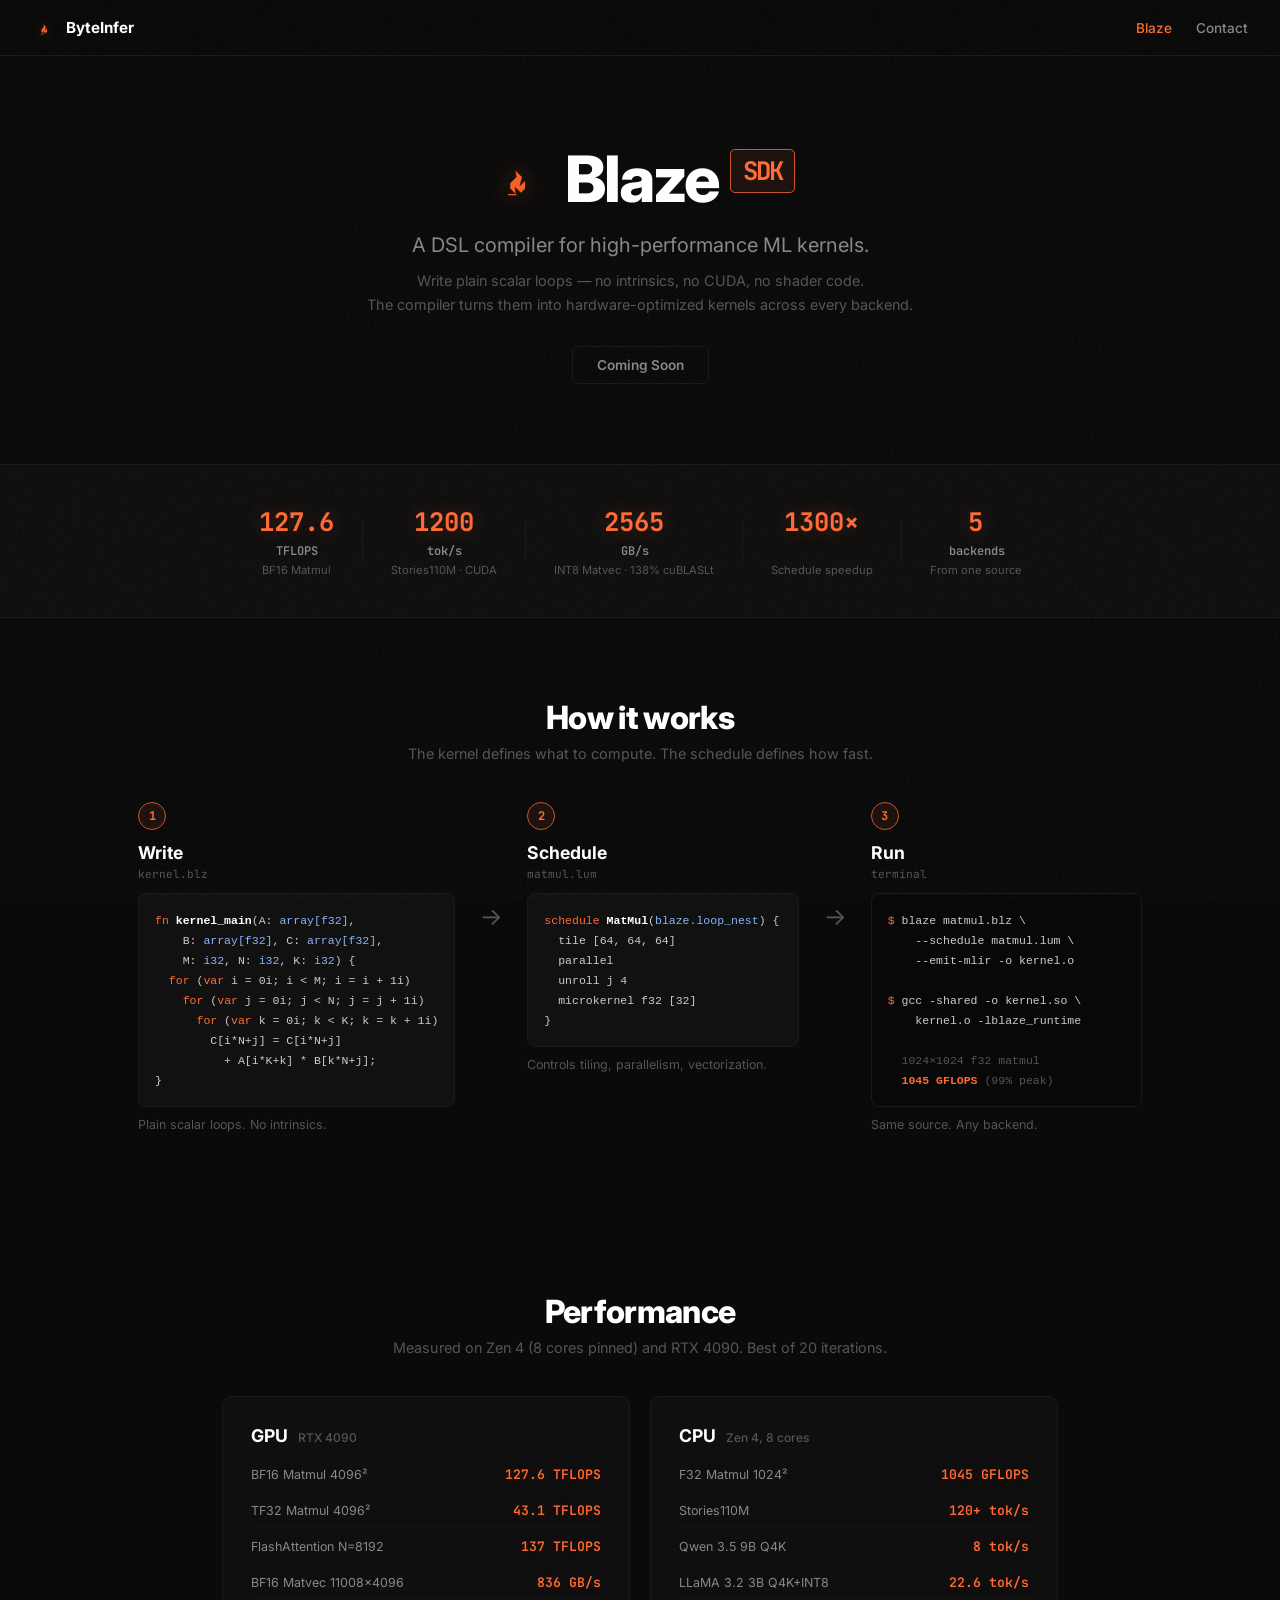
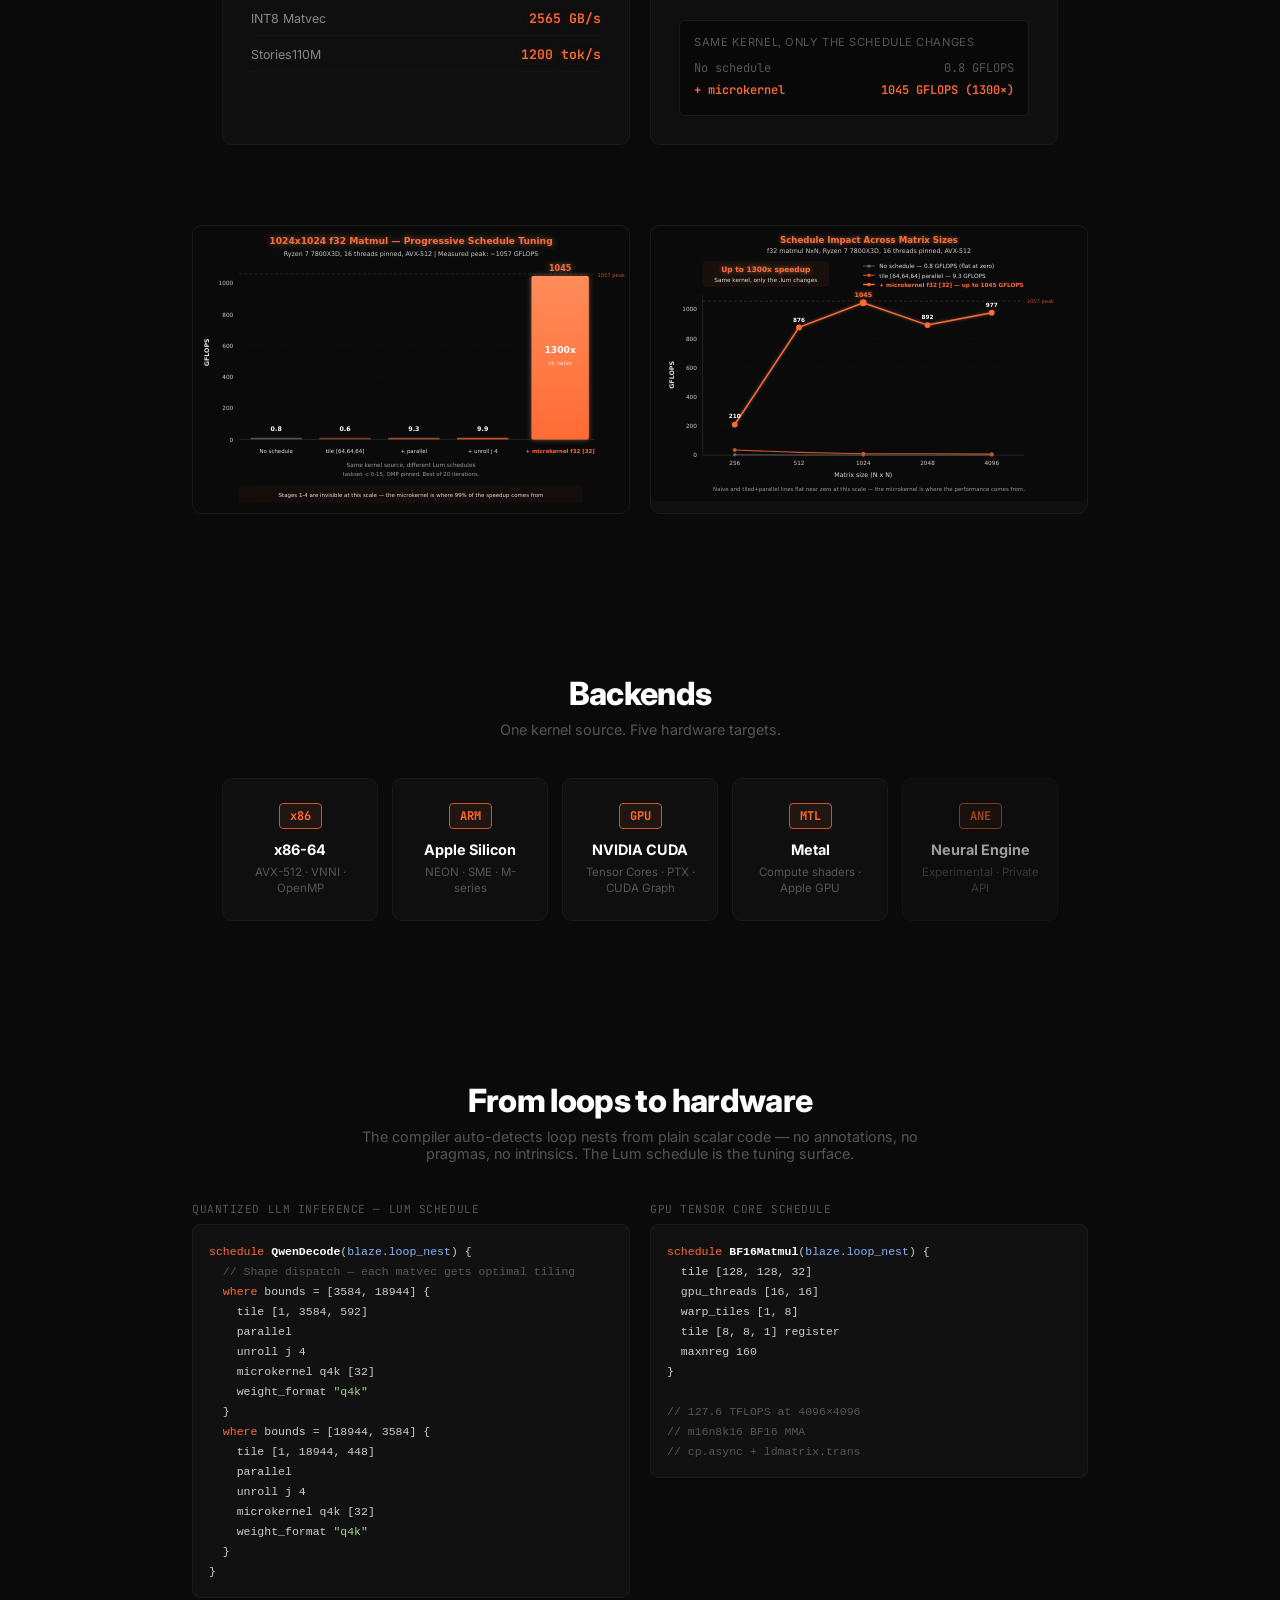
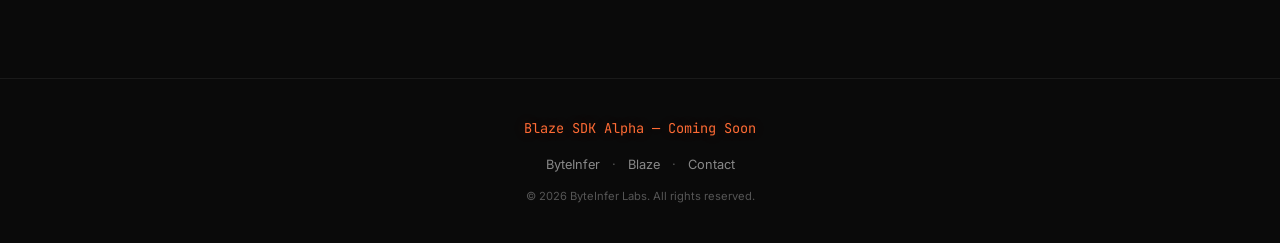
==== blaze.html @ 22c0ea32 "Add Blaze product page, update landing from teaser to product site - Landing page: hero with new sub" ====
<!DOCTYPE html>
<html lang="en">
<head>
    <meta charset="UTF-8">
    <meta name="viewport" content="width=device-width, initial-scale=1.0">
    <title>Blaze SDK — High-Performance ML Kernels</title>
    <meta name="description" content="Blaze SDK — Write scalar loops, get hardware-optimized kernels for x86, ARM, CUDA, and Metal. From ByteInfer Labs.">
    <link rel="preconnect" href="https://fonts.googleapis.com">
    <link rel="preconnect" href="https://fonts.gstatic.com" crossorigin>
    <link href="https://fonts.googleapis.com/css2?family=JetBrains+Mono:wght@300;400;500;600&family=Inter:wght@300;400;500;600;700;800&display=swap" rel="stylesheet">
    <link rel="stylesheet" href="styles.css">
</head>
<body class="blaze-page">
    <div class="noise-overlay"></div>

    <!-- Nav bar -->
    <nav class="topnav">
        <a href="index.html" class="topnav-brand">
            <img src="flame-transparent.png" alt="" class="topnav-flame">
            ByteInfer
        </a>
        <div class="topnav-links">
            <a href="blaze.html" class="active">Blaze</a>
            <a href="mailto:hello@byteinfer.ai">Contact</a>
        </div>
    </nav>

    <!-- Hero -->
    <section class="blaze-hero">
        <div class="blaze-hero-content">
            <div class="blaze-hero-title">
                <img src="flame-transparent.png" alt="" class="blaze-hero-flame">
                <h1>Blaze <span class="blaze-badge">SDK</span></h1>
            </div>
            <p class="blaze-hero-sub">A DSL compiler for high-performance ML kernels.</p>
            <p class="blaze-hero-desc">Write plain scalar loops — no intrinsics, no CUDA, no shader code.<br>The compiler turns them into hardware-optimized kernels across every backend.</p>
            <div class="blaze-hero-actions">
                <span class="cta-btn cta-btn-dim">Coming Soon</span>
            </div>
        </div>
    </section>

    <!-- Numbers Strip -->
    <section class="numbers-strip">
        <div class="numbers-strip-inner">
            <div class="strip-number">
                <span class="strip-value">127.6</span>
                <span class="strip-unit">TFLOPS</span>
                <span class="strip-label">BF16 Matmul</span>
            </div>
            <div class="strip-sep"></div>
            <div class="strip-number">
                <span class="strip-value">1200</span>
                <span class="strip-unit">tok/s</span>
                <span class="strip-label">Stories110M · CUDA</span>
            </div>
            <div class="strip-sep"></div>
            <div class="strip-number">
                <span class="strip-value">2565</span>
                <span class="strip-unit">GB/s</span>
                <span class="strip-label">INT8 Matvec · 138% cuBLASLt</span>
            </div>
            <div class="strip-sep"></div>
            <div class="strip-number">
                <span class="strip-value">1300×</span>
                <span class="strip-unit"></span>
                <span class="strip-label">Schedule speedup</span>
            </div>
            <div class="strip-sep"></div>
            <div class="strip-number">
                <span class="strip-value">5</span>
                <span class="strip-unit">backends</span>
                <span class="strip-label">From one source</span>
            </div>
        </div>
    </section>

    <!-- How It Works -->
    <section class="how-section">
        <h2 class="section-title">How it works</h2>
        <p class="section-sub">The kernel defines what to compute. The schedule defines how fast.</p>

        <div class="how-columns">
            <div class="how-col">
                <div class="how-step">1</div>
                <h3>Write</h3>
                <p class="how-file">kernel.blz</p>
                <pre class="code-block"><code><span class="kw">fn</span> <span class="fn">kernel_main</span>(A: <span class="ty">array[f32]</span>,
    B: <span class="ty">array[f32]</span>, C: <span class="ty">array[f32]</span>,
    M: <span class="ty">i32</span>, N: <span class="ty">i32</span>, K: <span class="ty">i32</span>) {
  <span class="kw">for</span> (<span class="kw">var</span> i = 0i; i &lt; M; i = i + 1i)
    <span class="kw">for</span> (<span class="kw">var</span> j = 0i; j &lt; N; j = j + 1i)
      <span class="kw">for</span> (<span class="kw">var</span> k = 0i; k &lt; K; k = k + 1i)
        C[i*N+j] = C[i*N+j]
          + A[i*K+k] * B[k*N+j];
}</code></pre>
                <p class="how-note">Plain scalar loops. No intrinsics.</p>
            </div>

            <div class="how-arrow">→</div>

            <div class="how-col">
                <div class="how-step">2</div>
                <h3>Schedule</h3>
                <p class="how-file">matmul.lum</p>
                <pre class="code-block"><code><span class="kw">schedule</span> <span class="fn">MatMul</span>(<span class="ty">blaze.loop_nest</span>) {
  tile [64, 64, 64]
  parallel
  unroll j 4
  microkernel f32 [32]
}</code></pre>
                <p class="how-note">Controls tiling, parallelism, vectorization.</p>
            </div>

            <div class="how-arrow">→</div>

            <div class="how-col">
                <div class="how-step">3</div>
                <h3>Run</h3>
                <p class="how-file">terminal</p>
                <pre class="code-block code-terminal"><code><span class="prompt">$</span> blaze matmul.blz \
    --schedule matmul.lum \
    --emit-mlir -o kernel.o

<span class="prompt">$</span> gcc -shared -o kernel.so \
    kernel.o -lblaze_runtime

<span class="dim">  1024×1024 f32 matmul</span>
<span class="accent">  1045 GFLOPS</span> <span class="dim">(99% peak)</span></code></pre>
                <p class="how-note">Same source. Any backend.</p>
            </div>
        </div>
    </section>

    <!-- Performance -->
    <section class="perf-section">
        <h2 class="section-title">Performance</h2>
        <p class="section-sub">Measured on Zen 4 (8 cores pinned) and RTX 4090. Best of 20 iterations.</p>

        <div class="perf-grid">
            <div class="perf-card">
                <h3>GPU <span class="perf-hw">RTX 4090</span></h3>
                <div class="perf-rows">
                    <div class="perf-row">
                        <span class="perf-kernel">BF16 Matmul 4096²</span>
                        <span class="perf-val">127.6 TFLOPS</span>
                    </div>
                    <div class="perf-row">
                        <span class="perf-kernel">TF32 Matmul 4096²</span>
                        <span class="perf-val">43.1 TFLOPS</span>
                    </div>
                    <div class="perf-row">
                        <span class="perf-kernel">FlashAttention N=8192</span>
                        <span class="perf-val">137 TFLOPS</span>
                    </div>
                    <div class="perf-row">
                        <span class="perf-kernel">BF16 Matvec 11008×4096</span>
                        <span class="perf-val">836 GB/s</span>
                    </div>
                    <div class="perf-row">
                        <span class="perf-kernel">INT8 Matvec</span>
                        <span class="perf-val">2565 GB/s</span>
                    </div>
                    <div class="perf-row">
                        <span class="perf-kernel">Stories110M</span>
                        <span class="perf-val">1200 tok/s</span>
                    </div>
                </div>
            </div>

            <div class="perf-card">
                <h3>CPU <span class="perf-hw">Zen 4, 8 cores</span></h3>
                <div class="perf-rows">
                    <div class="perf-row">
                        <span class="perf-kernel">F32 Matmul 1024²</span>
                        <span class="perf-val">1045 GFLOPS</span>
                    </div>
                    <div class="perf-row">
                        <span class="perf-kernel">Stories110M</span>
                        <span class="perf-val">120+ tok/s</span>
                    </div>
                    <div class="perf-row">
                        <span class="perf-kernel">Qwen 3.5 9B Q4K</span>
                        <span class="perf-val">8 tok/s</span>
                    </div>
                    <div class="perf-row">
                        <span class="perf-kernel">LLaMA 3.2 3B Q4K+INT8</span>
                        <span class="perf-val">22.6 tok/s</span>
                    </div>
                </div>
                <div class="perf-callout">
                    <div class="perf-callout-label">Same kernel, only the schedule changes</div>
                    <div class="perf-callout-row">
                        <span class="dim">No schedule</span>
                        <span class="dim">0.8 GFLOPS</span>
                    </div>
                    <div class="perf-callout-row">
                        <span class="accent">+ microkernel</span>
                        <span class="accent">1045 GFLOPS (1300×)</span>
                    </div>
                </div>
            </div>
        </div>
    </section>

    <!-- Performance Charts -->
    <section class="charts-section">
        <div class="charts-grid">
            <div class="chart-card">
                <img src="assets/tuning-stages-perf.svg" alt="Progressive schedule tuning — 0.8 to 1045 GFLOPS" class="chart-img">
            </div>
            <div class="chart-card">
                <img src="assets/schedule-scaling.svg" alt="Schedule impact across matrix sizes" class="chart-img">
            </div>
        </div>
    </section>

    <!-- Backends -->
    <section class="backends-section">
        <h2 class="section-title">Backends</h2>
        <p class="section-sub">One kernel source. Five hardware targets.</p>

        <div class="backends-grid">
            <div class="backend-card">
                <div class="backend-icon">x86</div>
                <h3>x86-64</h3>
                <p>AVX-512 · VNNI · OpenMP</p>
            </div>
            <div class="backend-card">
                <div class="backend-icon">ARM</div>
                <h3>Apple Silicon</h3>
                <p>NEON · SME · M-series</p>
            </div>
            <div class="backend-card">
                <div class="backend-icon">GPU</div>
                <h3>NVIDIA CUDA</h3>
                <p>Tensor Cores · PTX · CUDA Graph</p>
            </div>
            <div class="backend-card">
                <div class="backend-icon">MTL</div>
                <h3>Metal</h3>
                <p>Compute shaders · Apple GPU</p>
            </div>
            <div class="backend-card backend-experimental">
                <div class="backend-icon">ANE</div>
                <h3>Neural Engine</h3>
                <p>Experimental · Private API</p>
            </div>
        </div>
    </section>

    <!-- Code Example -->
    <section class="example-section">
        <h2 class="section-title">From loops to hardware</h2>
        <p class="section-sub">The compiler auto-detects loop nests from plain scalar code — no annotations, no pragmas, no intrinsics. The Lum schedule is the tuning surface.</p>

        <div class="example-grid">
            <div class="example-block">
                <div class="example-label">Quantized LLM inference — Lum schedule</div>
                <pre class="code-block"><code><span class="kw">schedule</span> <span class="fn">QwenDecode</span>(<span class="ty">blaze.loop_nest</span>) {
  <span class="cm">// Shape dispatch — each matvec gets optimal tiling</span>
  <span class="kw">where</span> bounds = [3584, 18944] {
    tile [1, 3584, 592]
    parallel
    unroll j 4
    microkernel q4k [32]
    weight_format <span class="str">"q4k"</span>
  }
  <span class="kw">where</span> bounds = [18944, 3584] {
    tile [1, 18944, 448]
    parallel
    unroll j 4
    microkernel q4k [32]
    weight_format <span class="str">"q4k"</span>
  }
}</code></pre>
            </div>
            <div class="example-block">
                <div class="example-label">GPU Tensor Core schedule</div>
                <pre class="code-block"><code><span class="kw">schedule</span> <span class="fn">BF16Matmul</span>(<span class="ty">blaze.loop_nest</span>) {
  tile [128, 128, 32]
  gpu_threads [16, 16]
  warp_tiles [1, 8]
  tile [8, 8, 1] register
  maxnreg 160
}

<span class="cm">// 127.6 TFLOPS at 4096×4096</span>
<span class="cm">// m16n8k16 BF16 MMA</span>
<span class="cm">// cp.async + ldmatrix.trans</span></code></pre>
            </div>
        </div>
    </section>

    <!-- Footer -->
    <footer class="site-footer">
        <div class="footer-inner">
            <div class="footer-status">Blaze SDK Alpha — Coming Soon</div>
            <div class="footer-links">
                <a href="index.html">ByteInfer</a>
                <span class="footer-dot">·</span>
                <a href="blaze.html">Blaze</a>
                <span class="footer-dot">·</span>
                <a href="mailto:hello@byteinfer.ai">Contact</a>
            </div>
            <div class="footer-copy">© 2026 ByteInfer Labs. All rights reserved.</div>
        </div>
    </footer>

    <script src="script.js"></script>
</body>
</html>
---- styles.css ----
/* ByteInfer.ai — Styles */
:root {
    --bg-primary: #0a0a0a;
    --bg-card: #0f0f0f;
    --bg-code: #111111;
    --border: #1a1a1a;
    --border-accent: rgba(255, 107, 53, 0.3);
    --text-primary: #ffffff;
    --text-secondary: #888888;
    --text-dim: #555555;
    --accent: #ff6b35;
    --accent-dim: #cc5529;
    --accent-glow: rgba(255, 107, 53, 0.4);
    --accent-glow-soft: rgba(255, 107, 53, 0.08);
    --font-body: 'Inter', -apple-system, BlinkMacSystemFont, sans-serif;
    --font-mono: 'JetBrains Mono', 'Fira Code', monospace;
}

*, *::before, *::after {
    margin: 0;
    padding: 0;
    box-sizing: border-box;
}

html {
    scroll-behavior: smooth;
}

body {
    font-family: var(--font-body);
    background: var(--bg-primary);
    color: var(--text-primary);
    min-height: 100vh;
    -webkit-font-smoothing: antialiased;
}

/* Noise overlay */
.noise-overlay {
    position: fixed;
    top: 0; left: 0;
    width: 100%; height: 100%;
    pointer-events: none;
    z-index: 1000;
    opacity: 0.025;
    background-image: url("data:image/svg+xml,%3Csvg viewBox='0 0 256 256' xmlns='http://www.w3.org/2000/svg'%3E%3Cfilter id='noise'%3E%3CfeTurbulence type='fractalNoise' baseFrequency='0.9' numOctaves='4' stitchTiles='stitch'/%3E%3C/filter%3E%3Crect width='100%25' height='100%25' filter='url(%23noise)'/%3E%3C/svg%3E");
}

/* Background canvases */
#graph-canvas,
#neural-canvas {
    position: fixed;
    top: 0; left: 0;
    width: 100vw; height: 100vh;
    pointer-events: none;
}
#graph-canvas { z-index: -2; opacity: 0.4; }
#neural-canvas { z-index: -1; opacity: 0.3; }

/* ═══════════ TOP NAV (blaze page) ═══════════ */
.topnav {
    position: fixed;
    top: 0; left: 0; right: 0;
    height: 56px;
    display: flex;
    align-items: center;
    justify-content: space-between;
    padding: 0 32px;
    background: rgba(10, 10, 10, 0.85);
    backdrop-filter: blur(12px);
    border-bottom: 1px solid var(--border);
    z-index: 100;
}

.topnav-brand {
    display: flex;
    align-items: center;
    gap: 10px;
    text-decoration: none;
    color: var(--text-primary);
    font-weight: 700;
    font-size: 0.95rem;
}

.topnav-flame {
    width: 24px;
    height: auto;
    filter: drop-shadow(0 0 6px var(--accent-glow));
}

.topnav-links {
    display: flex;
    gap: 24px;
}

.topnav-links a {
    text-decoration: none;
    color: var(--text-secondary);
    font-size: 0.85rem;
    font-weight: 500;
    transition: color 0.2s;
}

.topnav-links a:hover,
.topnav-links a.active {
    color: var(--accent);
}

/* ═══════════ MAIN PAGE — HERO ═══════════ */
.hero {
    min-height: 100vh;
    display: flex;
    justify-content: center;
    align-items: center;
    text-align: center;
    padding: 2rem;
    position: relative;
    z-index: 1;
}

.hero-content {
    animation: fadeIn 1.5s ease-out;
}

@keyframes fadeIn {
    from { opacity: 0; transform: translateY(20px); }
    to { opacity: 1; transform: translateY(0); }
}

/* Flame logo */
.logo-container {
    margin-bottom: 1.5rem;
    position: relative;
    display: inline-block;
}

.flame {
    width: 220px;
    height: auto;
    position: relative;
    z-index: 2;
    animation: flameFloat 3s ease-in-out infinite;
    filter: drop-shadow(0 0 15px var(--accent-glow));
}

.flame-glow {
    position: absolute;
    top: 50%; left: 50%;
    transform: translate(-50%, -50%);
    width: 160px; height: 160px;
    background: radial-gradient(ellipse at center, rgba(255,107,53,0.7) 0%, rgba(255,107,53,0.3) 40%, transparent 70%);
    border-radius: 50%;
    z-index: 1;
    animation: glowPulse 2s ease-in-out infinite;
    pointer-events: none;
    filter: blur(15px);
}

@keyframes flameFloat {
    0%, 100% { transform: translateY(0) rotate(0deg); }
    25% { transform: translateY(-4px) rotate(0.5deg); }
    50% { transform: translateY(-6px) rotate(0deg); }
    75% { transform: translateY(-4px) rotate(-0.5deg); }
}

@keyframes glowPulse {
    0%, 100% { opacity: 0.5; transform: translate(-50%, -50%) scale(1); }
    50% { opacity: 1; transform: translate(-50%, -50%) scale(1.3); }
}

.brand-name {
    font-size: clamp(2rem, 6vw, 3.5rem);
    font-weight: 700;
    letter-spacing: -0.02em;
    margin-bottom: 1rem;
}

.tagline {
    font-family: var(--font-mono);
    font-size: clamp(1rem, 3vw, 1.5rem);
    font-weight: 400;
    color: var(--text-secondary);
    margin-bottom: 1.5rem;
}

.cursor {
    animation: blink 1s step-end infinite;
    color: var(--accent);
}

@keyframes blink {
    0%, 100% { opacity: 1; }
    50% { opacity: 0; }
}

.subtitle {
    font-size: clamp(0.95rem, 2vw, 1.15rem);
    color: var(--text-dim);
    max-width: 560px;
    margin: 0 auto;
    line-height: 1.6;
}

/* ═══════════ MAIN PAGE — PRODUCT CARD ═══════════ */
.product-section {
    position: relative;
    z-index: 1;
    padding: 0 2rem 6rem;
    display: flex;
    justify-content: center;
}

.product-card {
    max-width: 820px;
    width: 100%;
    background: var(--bg-card);
    border: 1px solid var(--border);
    border-radius: 12px;
    overflow: hidden;
    transition: border-color 0.3s;
}

.product-card:hover {
    border-color: var(--border-accent);
}

.product-card-inner {
    display: grid;
    grid-template-columns: 1fr 1fr;
    gap: 0;
}

.product-info {
    padding: 32px;
    display: flex;
    flex-direction: column;
    justify-content: space-between;
}

.product-header {
    display: flex;
    gap: 16px;
    align-items: flex-start;
    margin-bottom: 24px;
}

.product-flame {
    width: 40px;
    height: auto;
    filter: drop-shadow(0 0 8px var(--accent-glow));
    flex-shrink: 0;
    margin-top: 2px;
}

.product-name {
    font-size: 1.5rem;
    font-weight: 800;
    margin-bottom: 8px;
}

.product-badge {
    font-family: var(--font-mono);
    font-size: 0.65rem;
    font-weight: 700;
    color: var(--accent);
    background: var(--accent-glow-soft);
    border: 1px solid var(--accent-dim);
    padding: 2px 8px;
    border-radius: 4px;
    vertical-align: middle;
    margin-left: 4px;
}

.product-desc {
    font-size: 0.9rem;
    color: var(--text-secondary);
    line-height: 1.5;
}

.cta-btn {
    display: inline-flex;
    align-items: center;
    gap: 8px;
    padding: 10px 24px;
    background: var(--accent);
    color: #fff;
    font-weight: 600;
    font-size: 0.85rem;
    text-decoration: none;
    border-radius: 6px;
    transition: all 0.2s;
    width: fit-content;
    box-shadow: 0 0 20px rgba(255, 107, 53, 0.2);
}

.cta-btn:hover {
    background: #ff8c5a;
    box-shadow: 0 0 30px rgba(255, 107, 53, 0.35);
    transform: translateY(-1px);
}

.cta-btn-dim {
    background: transparent;
    border: 1px solid var(--border);
    color: var(--text-secondary);
    box-shadow: none;
    cursor: default;
}

.cta-btn-dim:hover {
    background: transparent;
    box-shadow: none;
    transform: none;
}

.cta-btn .arrow {
    transition: transform 0.2s;
}

.cta-btn:hover .arrow {
    transform: translateX(3px);
}

.product-numbers {
    padding: 32px;
    border-left: 1px solid var(--border);
    display: flex;
    flex-direction: column;
    justify-content: center;
    gap: 20px;
}

.number-item {
    display: flex;
    flex-wrap: wrap;
    align-items: baseline;
    gap: 6px;
}

.number-value {
    font-family: var(--font-mono);
    font-size: 1.8rem;
    font-weight: 700;
    color: var(--accent);
    text-shadow: 0 0 20px rgba(255, 107, 53, 0.3);
}

.number-unit {
    font-family: var(--font-mono);
    font-size: 0.8rem;
    font-weight: 600;
    color: var(--text-secondary);
}

.number-label {
    width: 100%;
    font-size: 0.75rem;
    color: var(--text-dim);
}

/* ═══════════ MAIN PAGE — PHILOSOPHY ═══════════ */
.philosophy {
    position: relative;
    z-index: 1;
    text-align: center;
    padding: 3rem 2rem 5rem;
}

.philosophy p {
    font-family: var(--font-mono);
    font-size: clamp(0.85rem, 2vw, 1.05rem);
    color: var(--text-dim);
    letter-spacing: 0.02em;
}

/* ═══════════ FOOTER ═══════════ */
.site-footer {
    position: relative;
    z-index: 1;
    border-top: 1px solid var(--border);
    padding: 40px 2rem;
    text-align: center;
}

.footer-inner {
    max-width: 600px;
    margin: 0 auto;
}

.footer-status {
    font-family: var(--font-mono);
    font-size: 0.85rem;
    color: var(--accent);
    margin-bottom: 16px;
    text-shadow: 0 0 15px rgba(255, 107, 53, 0.2);
}

.footer-links {
    margin-bottom: 16px;
}

.footer-links a {
    color: var(--text-secondary);
    text-decoration: none;
    font-size: 0.8rem;
    transition: color 0.2s;
}

.footer-links a:hover {
    color: var(--text-primary);
}

.footer-dot {
    color: var(--text-dim);
    margin: 0 8px;
    font-size: 0.8rem;
}

.footer-copy {
    font-size: 0.7rem;
    color: var(--text-dim);
}

/* ═══════════ BLAZE PAGE — HERO ═══════════ */
.blaze-page {
    overflow-x: hidden;
}

.blaze-hero {
    padding: 140px 2rem 80px;
    text-align: center;
}

.blaze-hero-content {
    max-width: 700px;
    margin: 0 auto;
    animation: fadeIn 1s ease-out;
}

.blaze-hero-title {
    display: flex;
    align-items: center;
    justify-content: center;
    gap: 16px;
    margin-bottom: 16px;
}

.blaze-hero-flame {
    width: 64px;
    height: auto;
    filter: drop-shadow(0 0 12px var(--accent-glow));
    animation: flameFloat 3s ease-in-out infinite;
}

.blaze-hero-title h1 {
    font-size: clamp(2.5rem, 8vw, 4rem);
    font-weight: 800;
    letter-spacing: -0.03em;
}

.blaze-badge {
    font-family: var(--font-mono);
    font-size: 0.4em;
    font-weight: 700;
    color: var(--accent);
    background: var(--accent-glow-soft);
    border: 1px solid var(--accent-dim);
    padding: 4px 12px;
    border-radius: 5px;
    vertical-align: super;
}

.blaze-hero-sub {
    font-size: clamp(1rem, 2.5vw, 1.25rem);
    color: var(--text-secondary);
    margin-bottom: 12px;
}

.blaze-hero-desc {
    font-size: 0.9rem;
    color: var(--text-dim);
    line-height: 1.7;
    margin-bottom: 28px;
}

.blaze-hero-actions {
    display: flex;
    gap: 16px;
    justify-content: center;
}

/* ═══════════ BLAZE PAGE — NUMBERS STRIP ═══════════ */
.numbers-strip {
    border-top: 1px solid var(--border);
    border-bottom: 1px solid var(--border);
    padding: 40px 2rem;
    background: var(--bg-card);
}

.numbers-strip-inner {
    max-width: 960px;
    margin: 0 auto;
    display: flex;
    align-items: center;
    justify-content: center;
    gap: 0;
    flex-wrap: wrap;
}

.strip-number {
    text-align: center;
    padding: 0 28px;
    flex-shrink: 0;
}

.strip-value {
    display: block;
    font-family: var(--font-mono);
    font-size: 1.6rem;
    font-weight: 700;
    color: var(--accent);
    text-shadow: 0 0 20px rgba(255, 107, 53, 0.3);
}

.strip-unit {
    font-family: var(--font-mono);
    font-size: 0.75rem;
    font-weight: 600;
    color: var(--text-secondary);
    margin-left: 2px;
}

.strip-label {
    display: block;
    font-size: 0.7rem;
    color: var(--text-dim);
    margin-top: 4px;
}

.strip-sep {
    width: 1px;
    height: 40px;
    background: var(--border);
    flex-shrink: 0;
}

/* ═══════════ BLAZE PAGE — SECTIONS COMMON ═══════════ */
.section-title {
    font-size: clamp(1.5rem, 4vw, 2rem);
    font-weight: 800;
    text-align: center;
    margin-bottom: 8px;
    letter-spacing: -0.02em;
}

.section-sub {
    text-align: center;
    color: var(--text-dim);
    font-size: 0.9rem;
    margin-bottom: 40px;
    max-width: 560px;
    margin-left: auto;
    margin-right: auto;
}

/* ═══════════ BLAZE PAGE — HOW IT WORKS ═══════════ */
.how-section {
    padding: 80px 2rem;
    max-width: 1100px;
    margin: 0 auto;
}

.how-columns {
    display: flex;
    align-items: flex-start;
    gap: 0;
}

.how-col {
    flex: 1;
    padding: 0 16px;
}

.how-arrow {
    display: flex;
    align-items: center;
    justify-content: center;
    font-size: 1.5rem;
    color: var(--text-dim);
    padding-top: 100px;
    flex-shrink: 0;
    width: 40px;
}

.how-step {
    display: inline-flex;
    align-items: center;
    justify-content: center;
    width: 28px; height: 28px;
    border-radius: 50%;
    background: var(--accent-glow-soft);
    border: 1px solid var(--accent-dim);
    color: var(--accent);
    font-family: var(--font-mono);
    font-size: 0.75rem;
    font-weight: 700;
    margin-bottom: 12px;
}

.how-col h3 {
    font-size: 1.1rem;
    font-weight: 700;
    margin-bottom: 4px;
}

.how-file {
    font-family: var(--font-mono);
    font-size: 0.7rem;
    color: var(--text-dim);
    margin-bottom: 12px;
}

.how-note {
    font-size: 0.78rem;
    color: var(--text-dim);
    margin-top: 10px;
}

/* Code blocks */
.code-block {
    background: var(--bg-code);
    border: 1px solid var(--border);
    border-radius: 8px;
    padding: 16px;
    overflow-x: auto;
    font-family: var(--font-mono);
    font-size: 0.72rem;
    line-height: 1.65;
    color: #ccc;
}

.code-block .kw { color: var(--accent); }
.code-block .fn { color: #fff; font-weight: 600; }
.code-block .ty { color: #8ab4f8; }
.code-block .str { color: #a8d08d; }
.code-block .cm { color: #555; }
.code-block .dim { color: #555; }
.code-block .accent { color: var(--accent); font-weight: 600; }
.code-block .prompt { color: var(--accent); }

.code-terminal {
    background: #080808;
}

/* ═══════════ BLAZE PAGE — PERFORMANCE ═══════════ */
.perf-section {
    padding: 80px 2rem;
    max-width: 900px;
    margin: 0 auto;
}

.perf-grid {
    display: grid;
    grid-template-columns: 1fr 1fr;
    gap: 20px;
}

.perf-card {
    background: var(--bg-card);
    border: 1px solid var(--border);
    border-radius: 10px;
    padding: 28px;
}

.perf-card h3 {
    font-size: 1.1rem;
    font-weight: 700;
    margin-bottom: 20px;
}

.perf-hw {
    font-size: 0.75rem;
    font-weight: 500;
    color: var(--text-dim);
    margin-left: 6px;
}

.perf-rows {
    display: flex;
    flex-direction: column;
    gap: 10px;
}

.perf-row {
    display: flex;
    justify-content: space-between;
    align-items: baseline;
    padding-bottom: 8px;
    border-bottom: 1px solid #141414;
}

.perf-kernel {
    font-size: 0.78rem;
    color: var(--text-secondary);
}

.perf-val {
    font-family: var(--font-mono);
    font-size: 0.82rem;
    font-weight: 600;
    color: var(--accent);
    text-shadow: 0 0 12px rgba(255, 107, 53, 0.15);
    white-space: nowrap;
}

.perf-callout {
    margin-top: 20px;
    padding: 14px;
    background: #080808;
    border: 1px solid var(--border);
    border-radius: 6px;
}

.perf-callout-label {
    font-size: 0.7rem;
    color: var(--text-dim);
    margin-bottom: 8px;
    text-transform: uppercase;
    letter-spacing: 0.05em;
}

.perf-callout-row {
    display: flex;
    justify-content: space-between;
    font-family: var(--font-mono);
    font-size: 0.75rem;
    padding: 3px 0;
}

.perf-callout-row .dim { color: var(--text-dim); }
.perf-callout-row .accent { color: var(--accent); font-weight: 600; }

/* ═══════════ BLAZE PAGE — CHARTS ═══════════ */
.charts-section {
    padding: 0 2rem 80px;
    max-width: 960px;
    margin: 0 auto;
}

.charts-grid {
    display: grid;
    grid-template-columns: 1fr 1fr;
    gap: 20px;
}

.chart-card {
    background: var(--bg-card);
    border: 1px solid var(--border);
    border-radius: 10px;
    overflow: hidden;
    transition: border-color 0.3s;
}

.chart-card:hover {
    border-color: var(--border-accent);
}

.chart-img {
    width: 100%;
    height: auto;
    display: block;
}

/* ═══════════ BLAZE PAGE — BACKENDS ═══════════ */
.backends-section {
    padding: 80px 2rem;
    max-width: 900px;
    margin: 0 auto;
}

.backends-grid {
    display: grid;
    grid-template-columns: repeat(5, 1fr);
    gap: 14px;
}

.backend-card {
    background: var(--bg-card);
    border: 1px solid var(--border);
    border-radius: 10px;
    padding: 24px 16px;
    text-align: center;
    transition: border-color 0.3s;
}

.backend-card:hover {
    border-color: var(--border-accent);
}

.backend-experimental {
    opacity: 0.6;
}

.backend-icon {
    font-family: var(--font-mono);
    font-size: 0.75rem;
    font-weight: 700;
    color: var(--accent);
    background: var(--accent-glow-soft);
    border: 1px solid var(--accent-dim);
    display: inline-block;
    padding: 4px 10px;
    border-radius: 4px;
    margin-bottom: 12px;
}

.backend-card h3 {
    font-size: 0.9rem;
    font-weight: 700;
    margin-bottom: 6px;
}

.backend-card p {
    font-size: 0.72rem;
    color: var(--text-dim);
    line-height: 1.4;
}

/* ═══════════ BLAZE PAGE — CODE EXAMPLE ═══════════ */
.example-section {
    padding: 80px 2rem;
    max-width: 960px;
    margin: 0 auto;
}

.example-grid {
    display: grid;
    grid-template-columns: 1fr 1fr;
    gap: 20px;
}

.example-block {
    position: relative;
}

.example-label {
    font-family: var(--font-mono);
    font-size: 0.7rem;
    color: var(--text-dim);
    text-transform: uppercase;
    letter-spacing: 0.05em;
    margin-bottom: 8px;
}

/* ═══════════ SCROLL ANIMATIONS ═══════════ */
.fade-in {
    opacity: 0;
    transform: translateY(24px);
    transition: opacity 0.6s ease, transform 0.6s ease;
}

.fade-in.visible {
    opacity: 1;
    transform: translateY(0);
}

/* ═══════════ RESPONSIVE ═══════════ */
@media (max-width: 800px) {
    .product-card-inner {
        grid-template-columns: 1fr;
    }

    .product-numbers {
        border-left: none;
        border-top: 1px solid var(--border);
        flex-direction: row;
        flex-wrap: wrap;
        gap: 16px;
        justify-content: center;
    }

    .number-item {
        text-align: center;
        justify-content: center;
    }

    .number-label {
        text-align: center;
    }

    .how-columns {
        flex-direction: column;
        gap: 24px;
    }

    .how-arrow {
        padding-top: 0;
        transform: rotate(90deg);
        width: auto;
    }

    .perf-grid,
    .charts-grid,
    .example-grid {
        grid-template-columns: 1fr;
    }

    .backends-grid {
        grid-template-columns: repeat(3, 1fr);
    }

    .numbers-strip-inner {
        gap: 16px;
    }

    .strip-sep {
        display: none;
    }

    .strip-number {
        padding: 8px 16px;
    }
}

@media (max-width: 480px) {
    .backends-grid {
        grid-template-columns: repeat(2, 1fr);
    }

    .topnav {
        padding: 0 16px;
    }
}
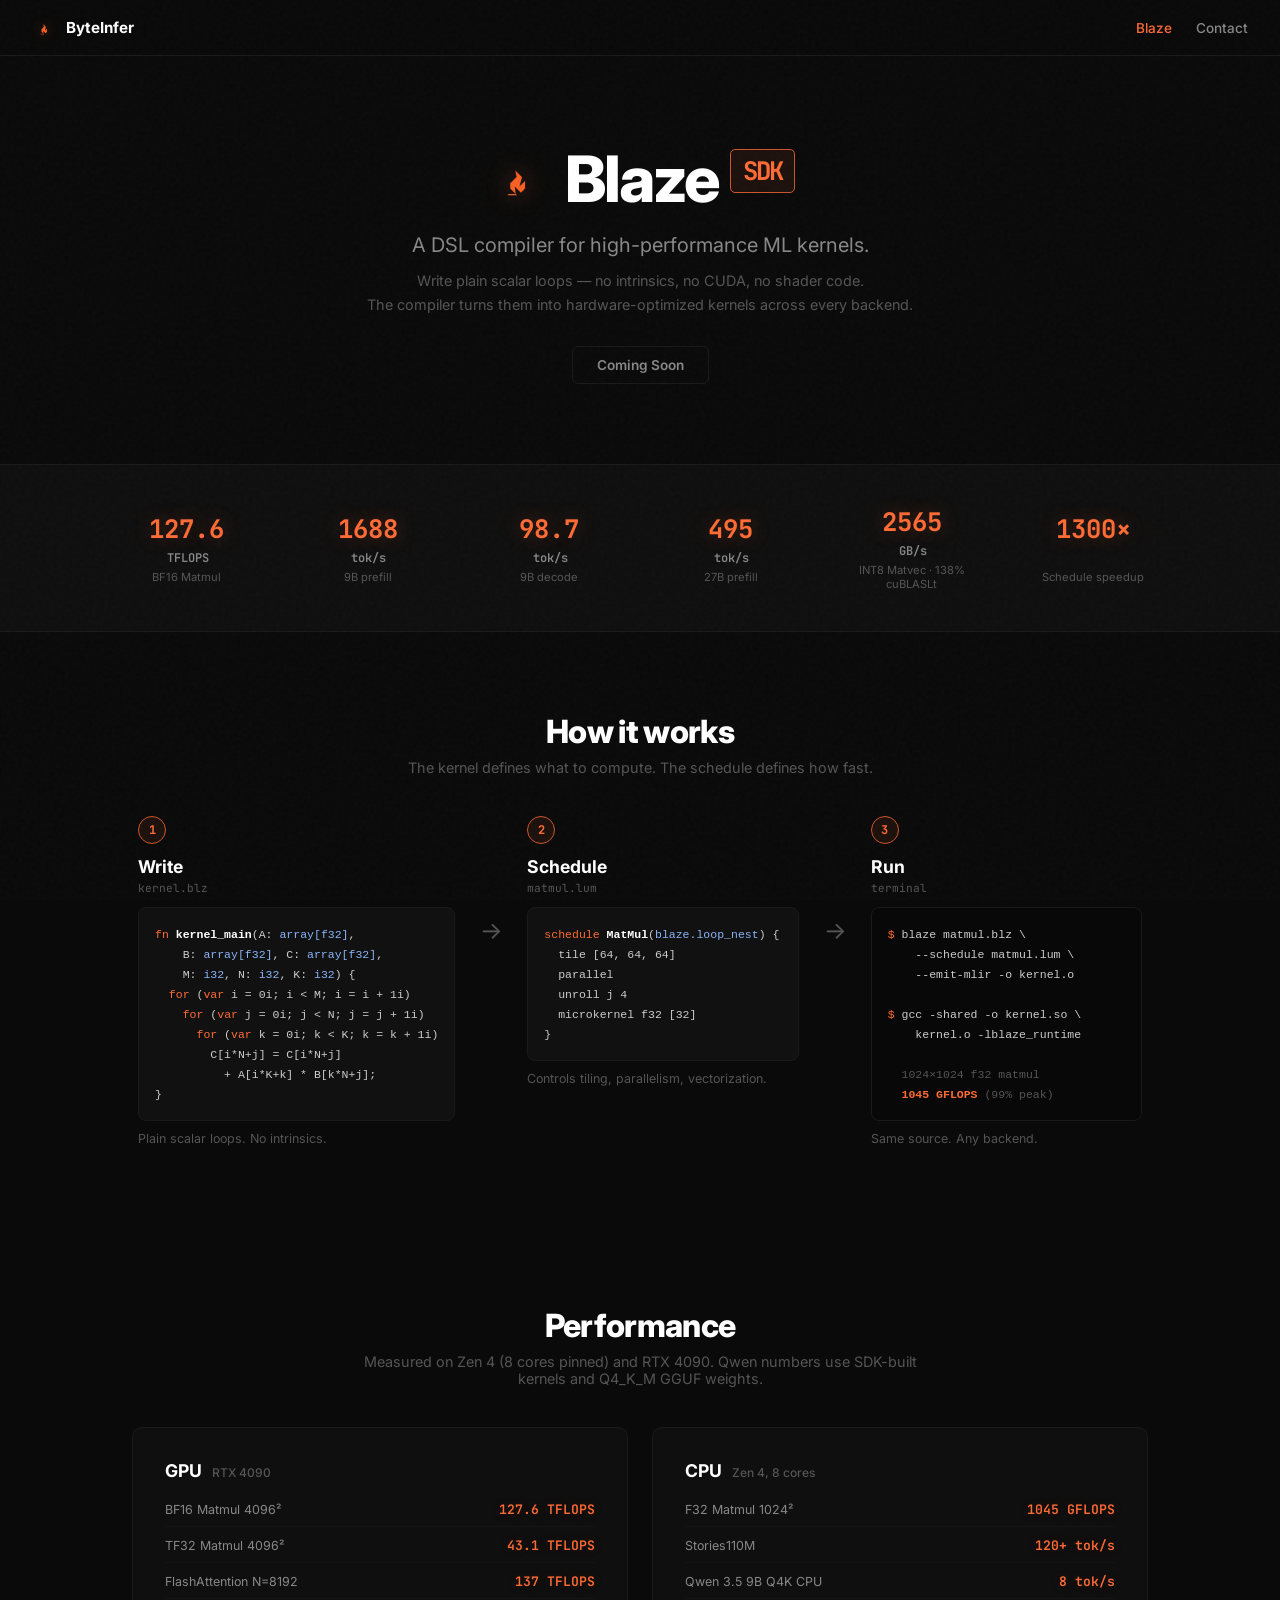
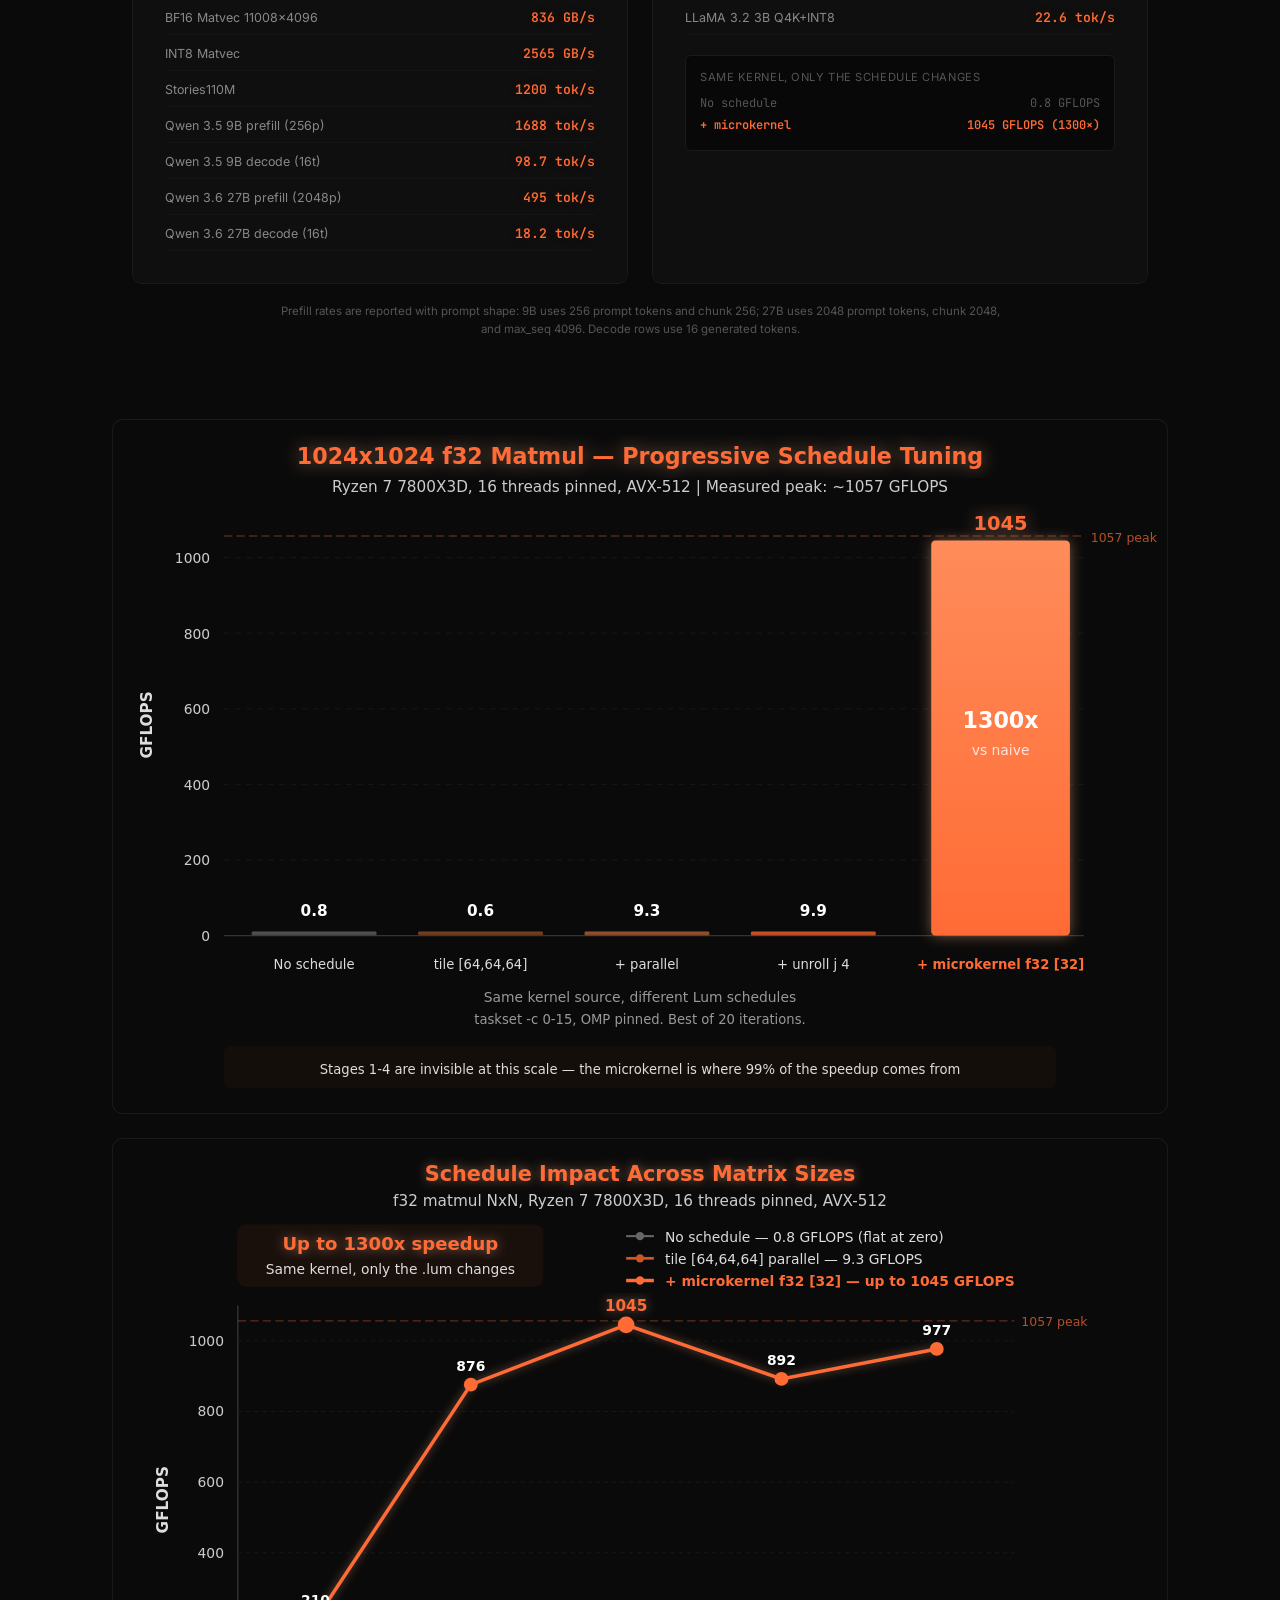
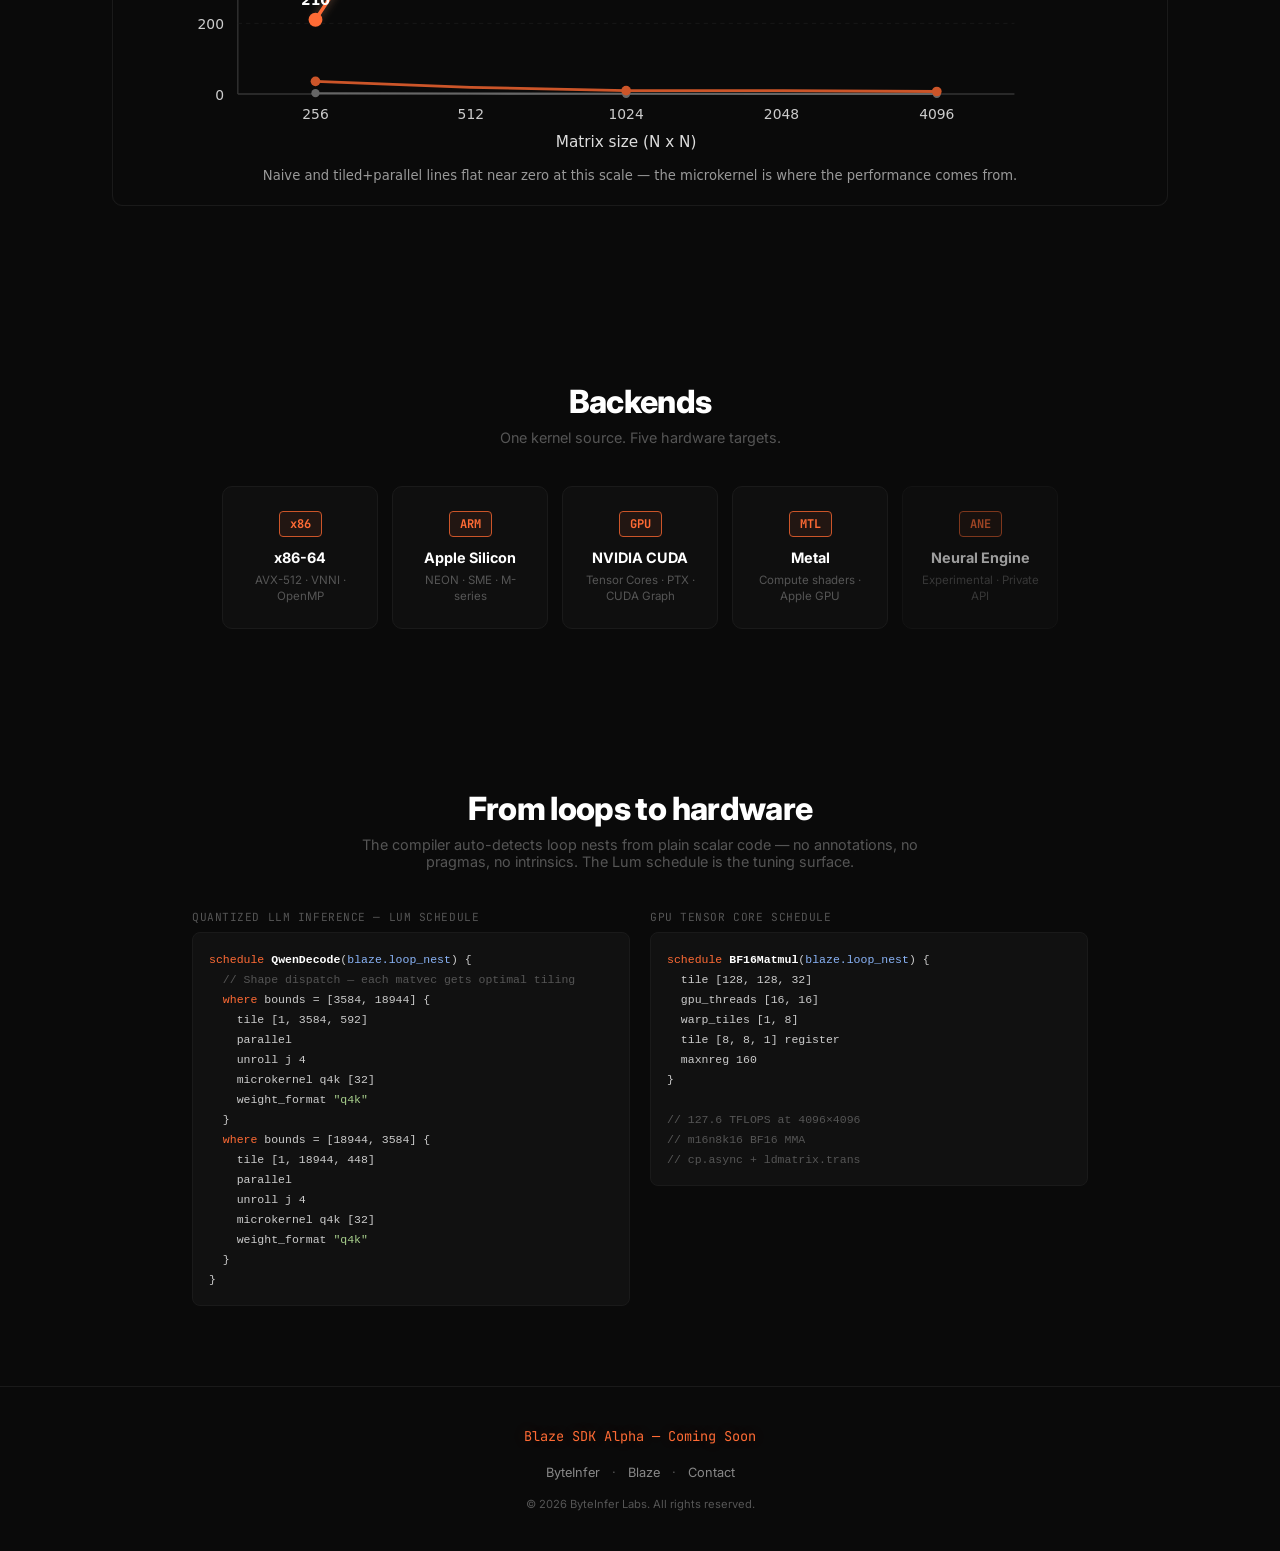
==== commit ccfc786d: "Add Qwen GPU performance numbers to product page - Replace Stories110M CUDA showcase with Qwen 3.5 9" ====
--- a/blaze.html
+++ b/blaze.html
@@ -50,9 +50,21 @@
             </div>
             <div class="strip-sep"></div>
             <div class="strip-number">
-                <span class="strip-value">1200</span>
+                <span class="strip-value">1688</span>
                 <span class="strip-unit">tok/s</span>
-                <span class="strip-label">Stories110M · CUDA</span>
+                <span class="strip-label">9B prefill</span>
+            </div>
+            <div class="strip-sep"></div>
+            <div class="strip-number">
+                <span class="strip-value">98.7</span>
+                <span class="strip-unit">tok/s</span>
+                <span class="strip-label">9B decode</span>
+            </div>
+            <div class="strip-sep"></div>
+            <div class="strip-number">
+                <span class="strip-value">495</span>
+                <span class="strip-unit">tok/s</span>
+                <span class="strip-label">27B prefill</span>
             </div>
             <div class="strip-sep"></div>
             <div class="strip-number">
@@ -65,12 +77,6 @@
                 <span class="strip-value">1300×</span>
                 <span class="strip-unit"></span>
                 <span class="strip-label">Schedule speedup</span>
-            </div>
-            <div class="strip-sep"></div>
-            <div class="strip-number">
-                <span class="strip-value">5</span>
-                <span class="strip-unit">backends</span>
-                <span class="strip-label">From one source</span>
             </div>
         </div>
     </section>
@@ -135,7 +141,7 @@
     <!-- Performance -->
     <section class="perf-section">
         <h2 class="section-title">Performance</h2>
-        <p class="section-sub">Measured on Zen 4 (8 cores pinned) and RTX 4090. Best of 20 iterations.</p>
+        <p class="section-sub">Measured on Zen 4 (8 cores pinned) and RTX 4090. Qwen numbers use SDK-built kernels and Q4_K_M GGUF weights.</p>
 
         <div class="perf-grid">
             <div class="perf-card">
@@ -165,6 +171,22 @@
                         <span class="perf-kernel">Stories110M</span>
                         <span class="perf-val">1200 tok/s</span>
                     </div>
+                    <div class="perf-row">
+                        <span class="perf-kernel">Qwen 3.5 9B prefill (256p)</span>
+                        <span class="perf-val">1688 tok/s</span>
+                    </div>
+                    <div class="perf-row">
+                        <span class="perf-kernel">Qwen 3.5 9B decode (16t)</span>
+                        <span class="perf-val">98.7 tok/s</span>
+                    </div>
+                    <div class="perf-row">
+                        <span class="perf-kernel">Qwen 3.6 27B prefill (2048p)</span>
+                        <span class="perf-val">495 tok/s</span>
+                    </div>
+                    <div class="perf-row">
+                        <span class="perf-kernel">Qwen 3.6 27B decode (16t)</span>
+                        <span class="perf-val">18.2 tok/s</span>
+                    </div>
                 </div>
             </div>
 
@@ -180,7 +202,7 @@
                         <span class="perf-val">120+ tok/s</span>
                     </div>
                     <div class="perf-row">
-                        <span class="perf-kernel">Qwen 3.5 9B Q4K</span>
+                        <span class="perf-kernel">Qwen 3.5 9B Q4K CPU</span>
                         <span class="perf-val">8 tok/s</span>
                     </div>
                     <div class="perf-row">
@@ -201,6 +223,7 @@
                 </div>
             </div>
         </div>
+        <p class="perf-note">Prefill rates are reported with prompt shape: 9B uses 256 prompt tokens and chunk 256; 27B uses 2048 prompt tokens, chunk 2048, and max_seq 4096. Decode rows use 16 generated tokens.</p>
     </section>
 
     <!-- Performance Charts -->
--- a/styles.css
+++ b/styles.css
@@ -107,12 +107,12 @@
 
 /* ═══════════ MAIN PAGE — HERO ═══════════ */
 .hero {
-    min-height: 100vh;
+    min-height: auto;
     display: flex;
     justify-content: center;
     align-items: center;
     text-align: center;
-    padding: 2rem;
+    padding: 8vh 2rem 4vh;
     position: relative;
     z-index: 1;
 }
@@ -128,13 +128,13 @@
 
 /* Flame logo */
 .logo-container {
-    margin-bottom: 1.5rem;
+    margin-bottom: 1rem;
     position: relative;
     display: inline-block;
 }
 
 .flame {
-    width: 220px;
+    width: 140px;
     height: auto;
     position: relative;
     z-index: 2;
@@ -171,7 +171,7 @@
     font-size: clamp(2rem, 6vw, 3.5rem);
     font-weight: 700;
     letter-spacing: -0.02em;
-    margin-bottom: 1rem;
+    margin-bottom: 0.6rem;
 }
 
 .tagline {
@@ -179,7 +179,7 @@
     font-size: clamp(1rem, 3vw, 1.5rem);
     font-weight: 400;
     color: var(--text-secondary);
-    margin-bottom: 1.5rem;
+    margin-bottom: 1rem;
 }
 
 .cursor {
@@ -204,7 +204,7 @@
 .product-section {
     position: relative;
     z-index: 1;
-    padding: 0 2rem 6rem;
+    padding: 0 2rem 4rem;
     display: flex;
     justify-content: center;
 }
@@ -497,19 +497,20 @@
 }
 
 .numbers-strip-inner {
-    max-width: 960px;
+    max-width: 1080px;
     margin: 0 auto;
-    display: flex;
+    display: grid;
+    grid-template-columns: repeat(auto-fit, minmax(120px, 1fr));
     align-items: center;
     justify-content: center;
-    gap: 0;
-    flex-wrap: wrap;
+    gap: 20px 8px;
 }
 
 .strip-number {
+    box-sizing: border-box;
     text-align: center;
-    padding: 0 28px;
-    flex-shrink: 0;
+    min-width: 0;
+    padding: 0 10px;
 }
 
 .strip-value {
@@ -537,10 +538,7 @@
 }
 
 .strip-sep {
-    width: 1px;
-    height: 40px;
-    background: var(--border);
-    flex-shrink: 0;
+    display: none;
 }
 
 /* ═══════════ BLAZE PAGE — SECTIONS COMMON ═══════════ */
@@ -654,21 +652,21 @@
 /* ═══════════ BLAZE PAGE — PERFORMANCE ═══════════ */
 .perf-section {
     padding: 80px 2rem;
-    max-width: 900px;
+    max-width: 1080px;
     margin: 0 auto;
 }
 
 .perf-grid {
     display: grid;
     grid-template-columns: 1fr 1fr;
-    gap: 20px;
+    gap: 24px;
 }
 
 .perf-card {
     background: var(--bg-card);
     border: 1px solid var(--border);
     border-radius: 10px;
-    padding: 28px;
+    padding: 32px;
 }
 
 .perf-card h3 {
@@ -739,17 +737,26 @@
 .perf-callout-row .dim { color: var(--text-dim); }
 .perf-callout-row .accent { color: var(--accent); font-weight: 600; }
 
+.perf-note {
+    margin: 18px auto 0;
+    max-width: 720px;
+    color: var(--text-dim);
+    font-size: 0.72rem;
+    line-height: 1.6;
+    text-align: center;
+}
+
 /* ═══════════ BLAZE PAGE — CHARTS ═══════════ */
 .charts-section {
-    padding: 0 2rem 80px;
-    max-width: 960px;
+    padding: 0 2rem 96px;
+    max-width: 1120px;
     margin: 0 auto;
 }
 
 .charts-grid {
     display: grid;
-    grid-template-columns: 1fr 1fr;
-    gap: 20px;
+    grid-template-columns: 1fr;
+    gap: 24px;
 }
 
 .chart-card {
@@ -909,7 +916,11 @@
     }
 
     .numbers-strip-inner {
-        gap: 16px;
+        max-width: 360px;
+        width: 100%;
+        display: grid;
+        grid-template-columns: repeat(2, minmax(0, 1fr));
+        gap: 18px 10px;
     }
 
     .strip-sep {
@@ -917,11 +928,24 @@
     }
 
     .strip-number {
-        padding: 8px 16px;
+        min-width: 0;
+        padding: 8px 4px;
+    }
+
+    .strip-label {
+        overflow-wrap: anywhere;
     }
 }
 
 @media (max-width: 480px) {
+    .numbers-strip {
+        padding: 32px 1rem;
+    }
+
+    .strip-value {
+        font-size: 1.45rem;
+    }
+
     .backends-grid {
         grid-template-columns: repeat(2, 1fr);
     }
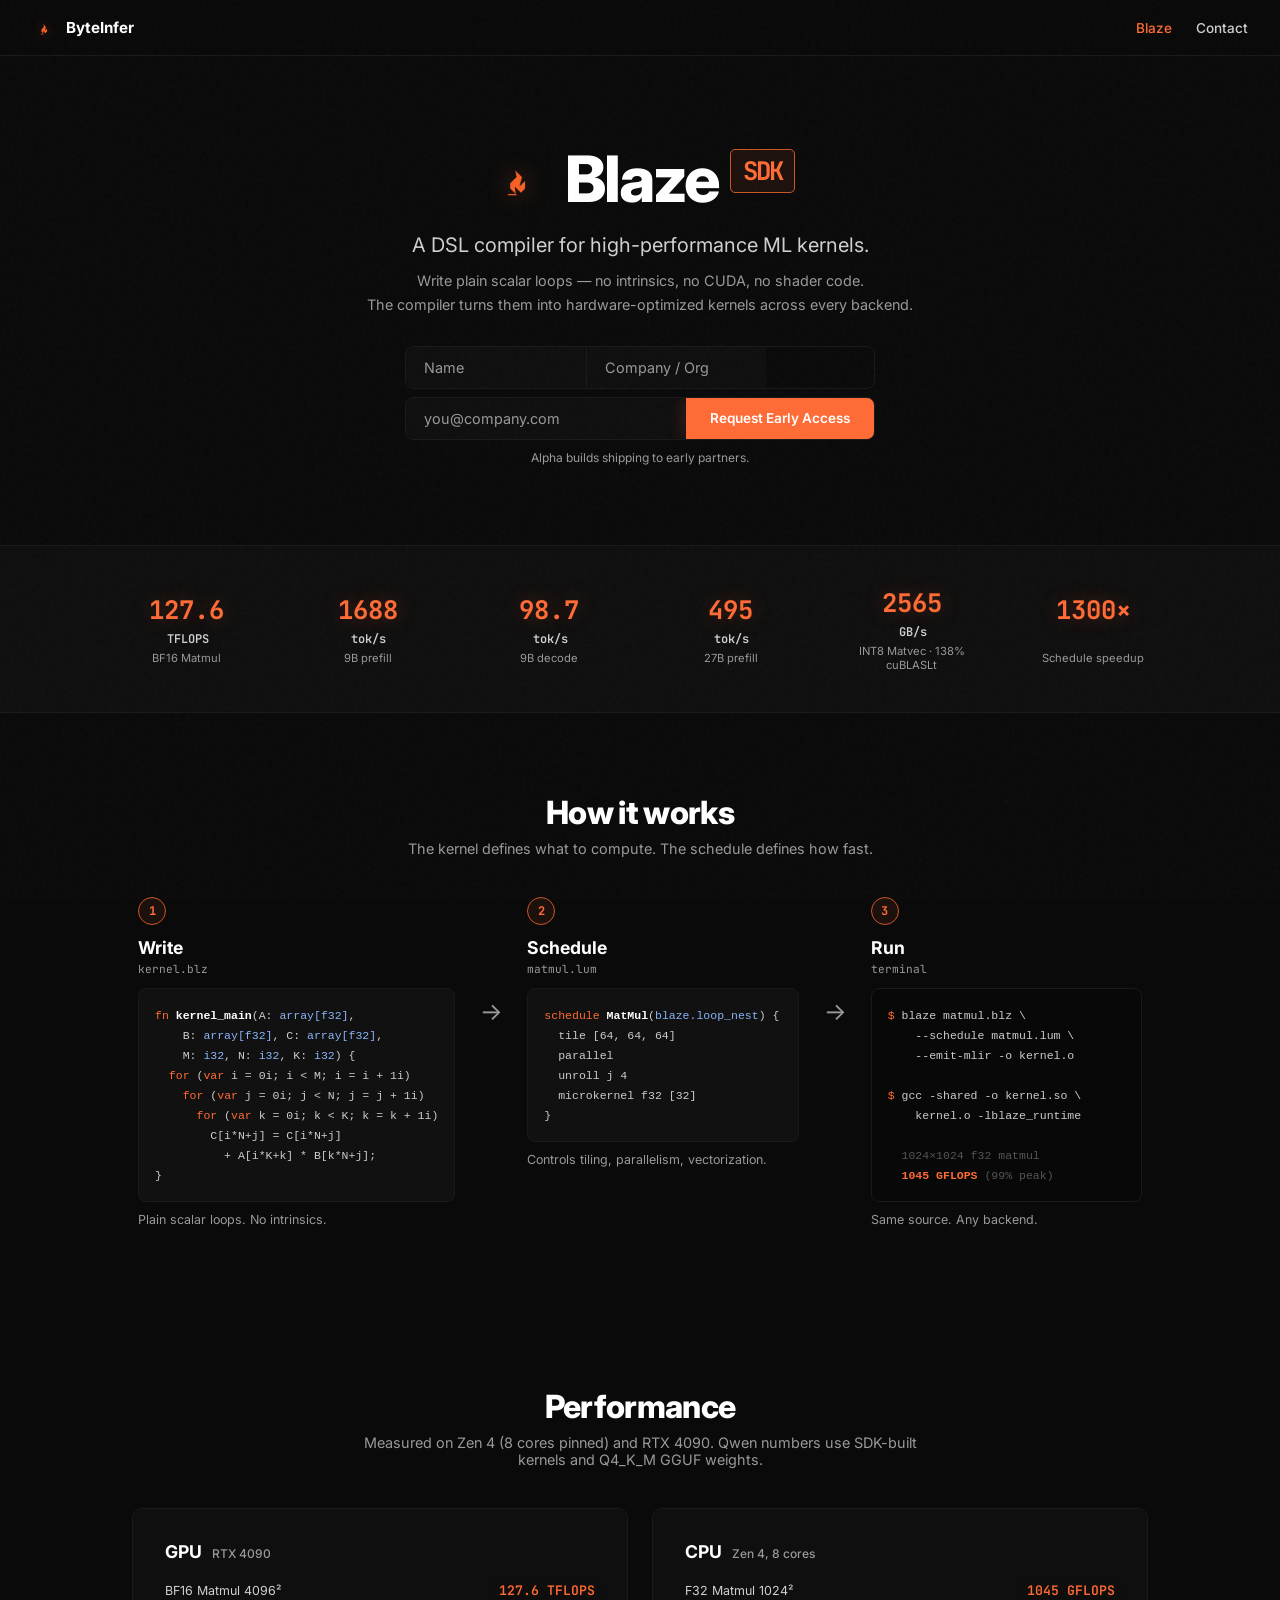
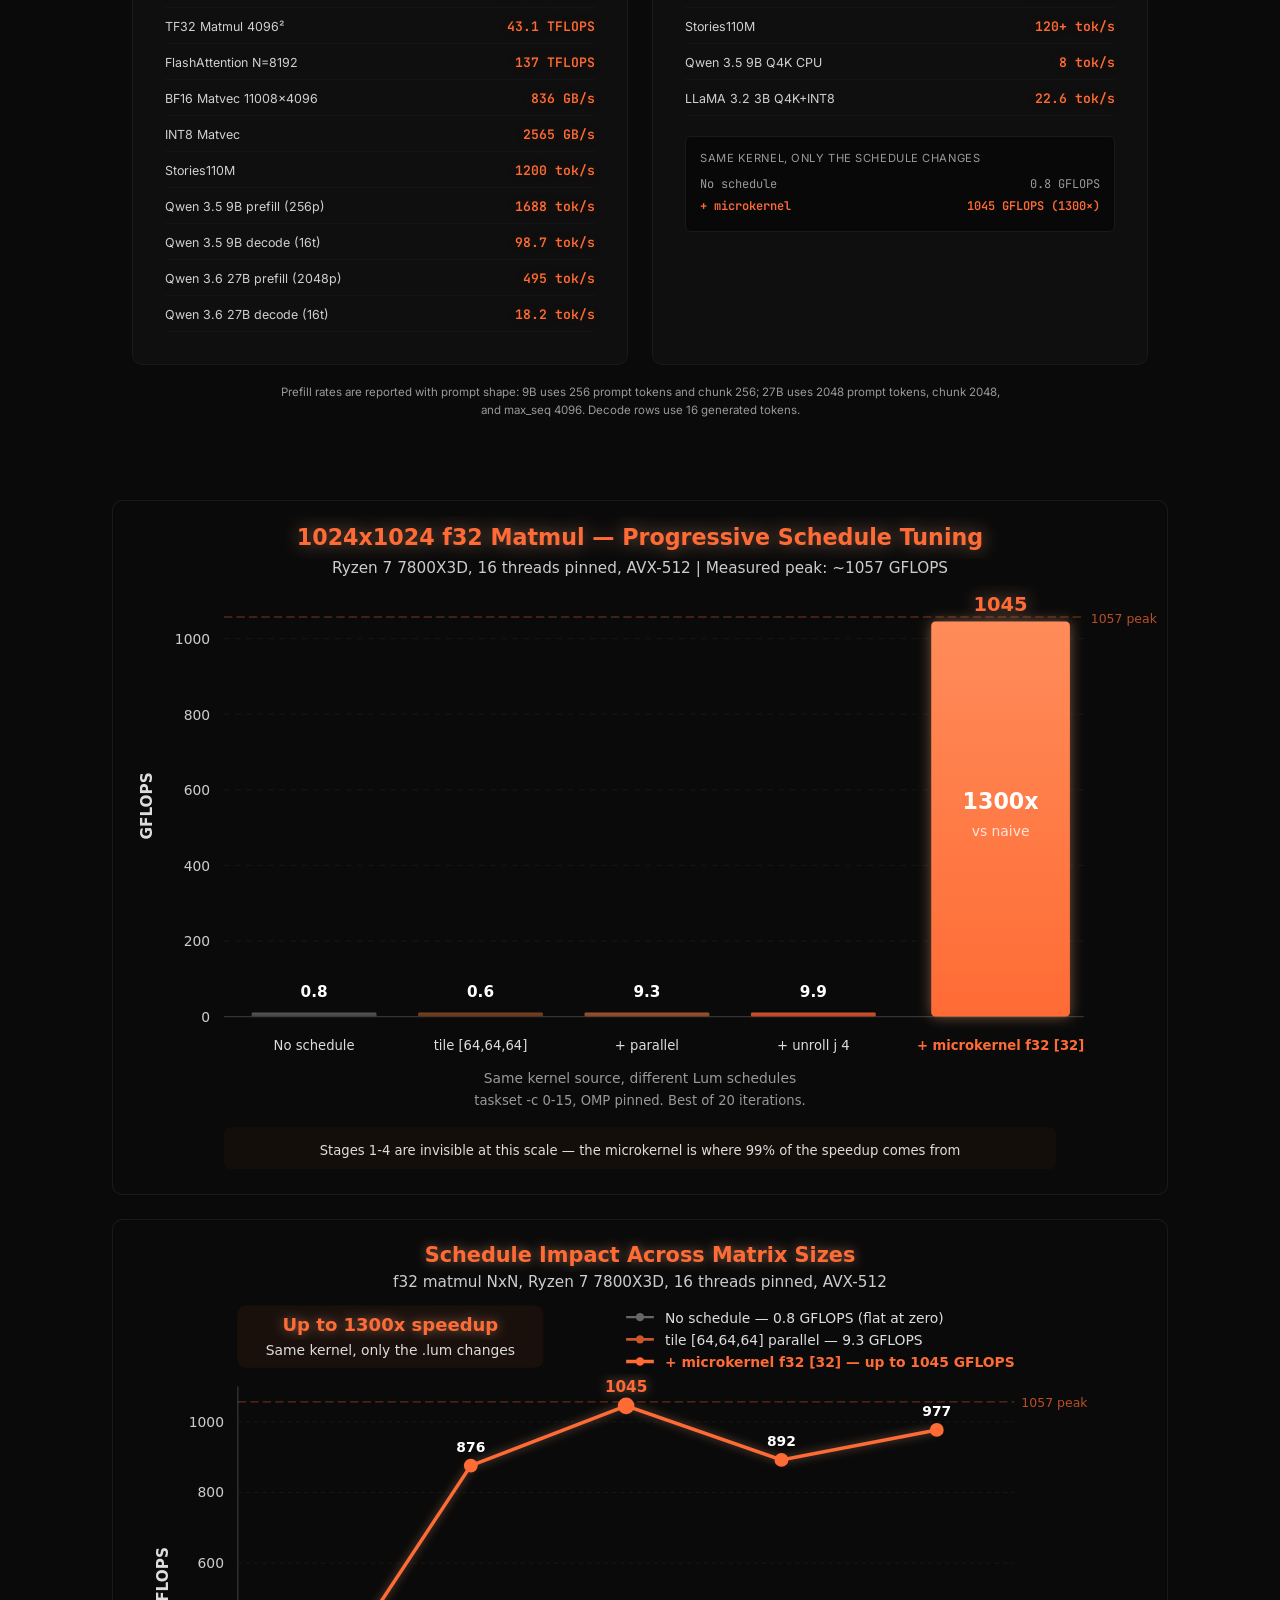
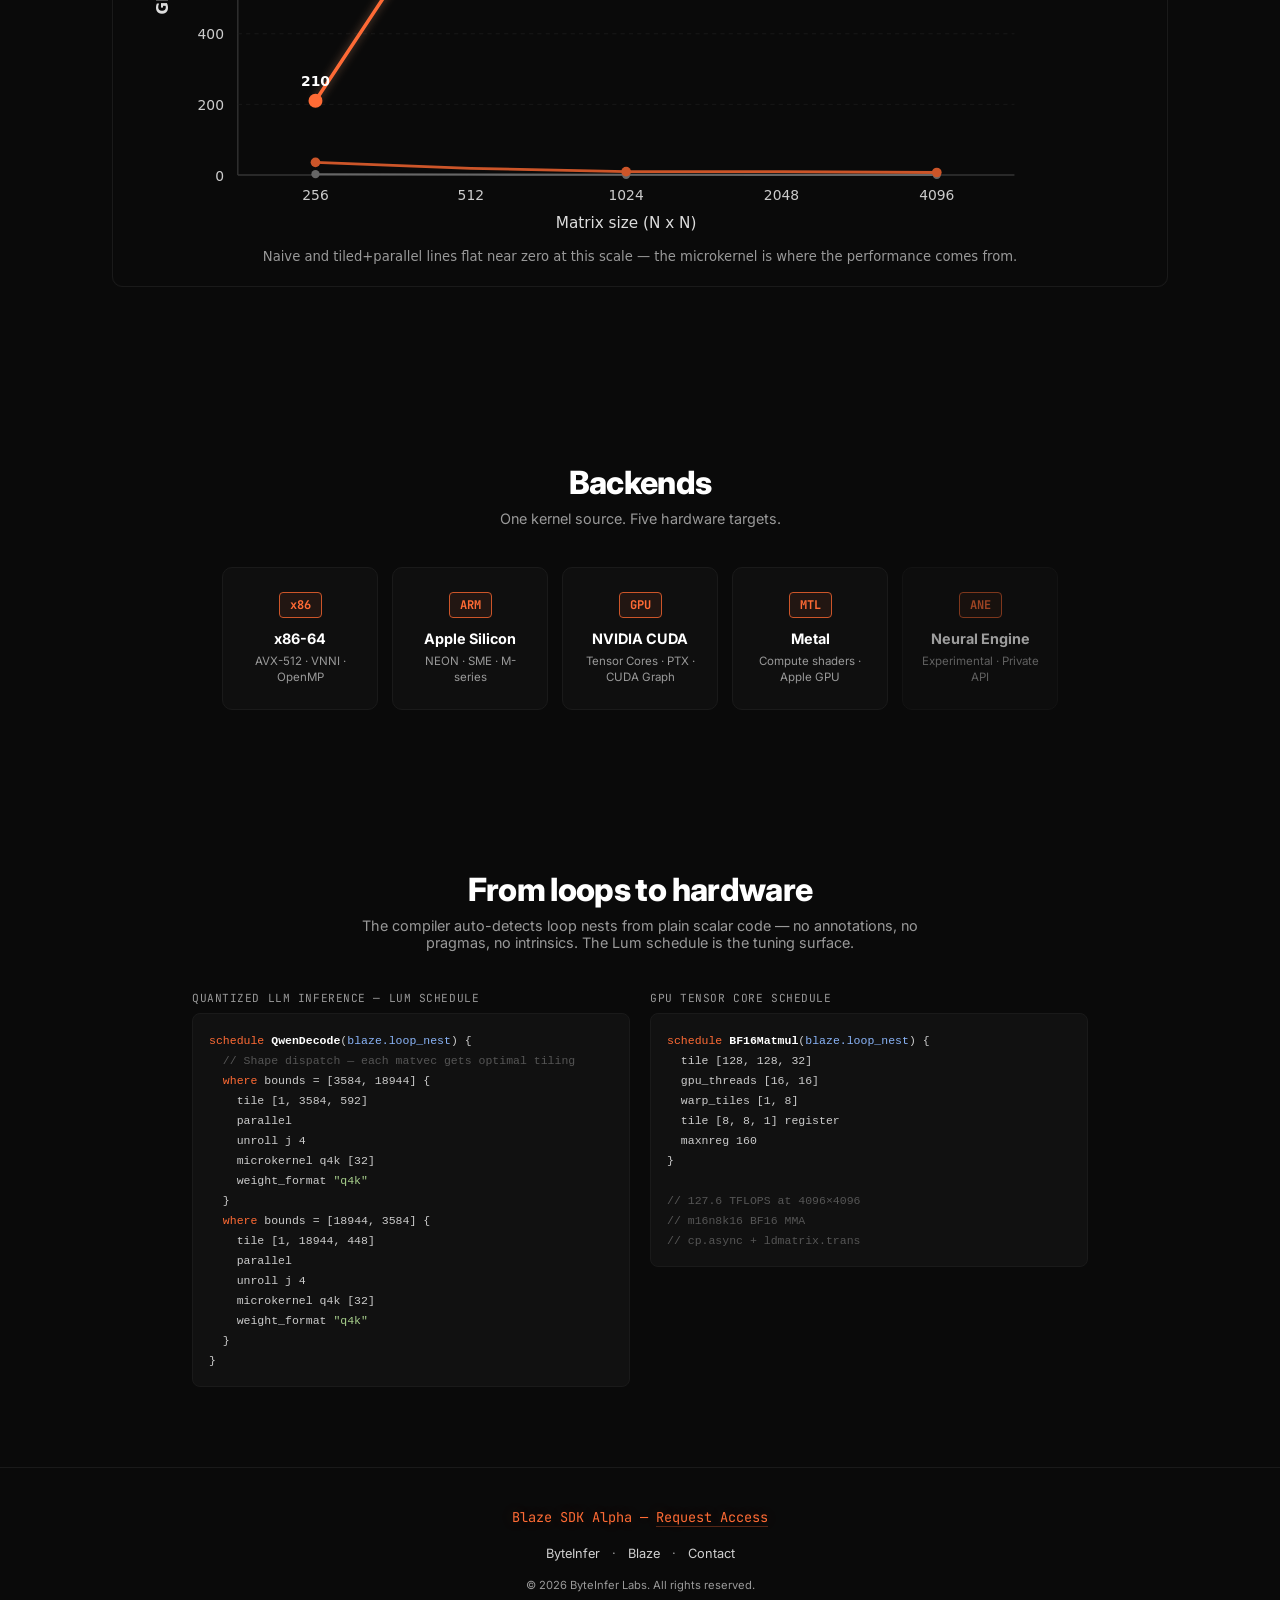
==== commit 0fd39867: "Add early access signup form to Blaze page Replace hero "Coming Soon" with email capture form (name," ====
--- a/blaze.html
+++ b/blaze.html
@@ -35,7 +35,24 @@
             <p class="blaze-hero-sub">A DSL compiler for high-performance ML kernels.</p>
             <p class="blaze-hero-desc">Write plain scalar loops — no intrinsics, no CUDA, no shader code.<br>The compiler turns them into hardware-optimized kernels across every backend.</p>
             <div class="blaze-hero-actions">
-                <span class="cta-btn cta-btn-dim">Coming Soon</span>
+                <form id="access-form" class="access-form" action="https://formspree.io/f/xeenpjgl" method="POST">
+                    <input type="hidden" name="_subject" value="Blaze SDK Early Access Request">
+                    <input type="hidden" name="source" value="blaze-landing">
+                    <div class="access-form-fields">
+                        <div class="access-form-row">
+                            <input type="text" name="name" placeholder="Name" required class="access-input access-input-half" autocomplete="name">
+                            <input type="text" name="company" placeholder="Company / Org" class="access-input access-input-half" autocomplete="organization">
+                        </div>
+                        <div class="access-form-row">
+                            <input type="email" name="email" placeholder="you@company.com" required class="access-input" autocomplete="email">
+                            <button type="submit" class="cta-btn access-btn">Request Early Access</button>
+                        </div>
+                    </div>
+                    <p class="access-note">Alpha builds shipping to early partners.</p>
+                </form>
+                <div id="access-success" class="access-success" style="display:none;">
+                    <span class="access-check">&#10003;</span> You're on the list. We'll be in touch.
+                </div>
             </div>
         </div>
     </section>
@@ -318,7 +335,7 @@
     <!-- Footer -->
     <footer class="site-footer">
         <div class="footer-inner">
-            <div class="footer-status">Blaze SDK Alpha — Coming Soon</div>
+            <div class="footer-status">Blaze SDK Alpha — <a href="#access-form" class="footer-access-link">Request Access</a></div>
             <div class="footer-links">
                 <a href="index.html">ByteInfer</a>
                 <span class="footer-dot">·</span>
--- a/styles.css
+++ b/styles.css
@@ -6,8 +6,8 @@
     --border: #1a1a1a;
     --border-accent: rgba(255, 107, 53, 0.3);
     --text-primary: #ffffff;
-    --text-secondary: #888888;
-    --text-dim: #555555;
+    --text-secondary: #d0d0d0;
+    --text-dim: #999999;
     --accent: #ff6b35;
     --accent-dim: #cc5529;
     --accent-glow: rgba(255, 107, 53, 0.4);
@@ -488,6 +488,124 @@
     justify-content: center;
 }
 
+/* ═══════════ BLAZE PAGE — ACCESS FORM ═══════════ */
+.access-form {
+    display: flex;
+    flex-direction: column;
+    align-items: center;
+    gap: 10px;
+}
+
+.access-form-fields {
+    display: flex;
+    flex-direction: column;
+    gap: 8px;
+}
+
+.access-form-row {
+    display: flex;
+    gap: 0;
+    border-radius: 8px;
+    overflow: hidden;
+    border: 1px solid var(--border);
+    transition: border-color 0.2s;
+}
+
+.access-form-row:focus-within {
+    border-color: var(--accent);
+    box-shadow: 0 0 20px rgba(255, 107, 53, 0.15);
+}
+
+.access-input {
+    padding: 12px 18px;
+    background: var(--bg-card);
+    border: none;
+    color: var(--text-primary);
+    font-family: 'Inter', sans-serif;
+    font-size: 0.9rem;
+    width: 280px;
+    outline: none;
+}
+
+.access-input-half {
+    width: 180px;
+}
+
+.access-input-half + .access-input-half {
+    border-left: 1px solid var(--border);
+}
+
+.access-input::placeholder {
+    color: var(--text-dim);
+}
+
+.access-btn {
+    border: none;
+    border-radius: 0;
+    cursor: pointer;
+    white-space: nowrap;
+    font-family: 'Inter', sans-serif;
+}
+
+.access-btn:hover {
+    background: #ff8c5a;
+}
+
+.access-note {
+    font-size: 0.75rem;
+    color: var(--text-dim);
+    margin: 0;
+}
+
+.access-success {
+    display: flex;
+    align-items: center;
+    gap: 8px;
+    color: #4ade80;
+    font-size: 0.95rem;
+    font-weight: 500;
+    padding: 12px 24px;
+    border: 1px solid rgba(74, 222, 128, 0.3);
+    border-radius: 8px;
+    background: rgba(74, 222, 128, 0.05);
+}
+
+.access-check {
+    font-size: 1.2rem;
+}
+
+.footer-access-link {
+    color: var(--accent);
+    text-decoration: none;
+    border-bottom: 1px solid rgba(255, 107, 53, 0.3);
+    transition: border-color 0.2s;
+}
+
+.footer-access-link:hover {
+    border-bottom-color: var(--accent);
+}
+
+@media (max-width: 600px) {
+    .access-form-row {
+        flex-direction: column;
+        border-radius: 8px;
+    }
+    .access-input {
+        width: 100%;
+        border-bottom: 1px solid var(--border);
+    }
+    .access-input-half {
+        width: 100%;
+    }
+    .access-input-half + .access-input-half {
+        border-left: none;
+        border-top: 1px solid var(--border);
+    }
+    .access-btn {
+        border-radius: 0 0 8px 8px;
+    }
+}
+
 /* ═══════════ BLAZE PAGE — NUMBERS STRIP ═══════════ */
 .numbers-strip {
     border-top: 1px solid var(--border);
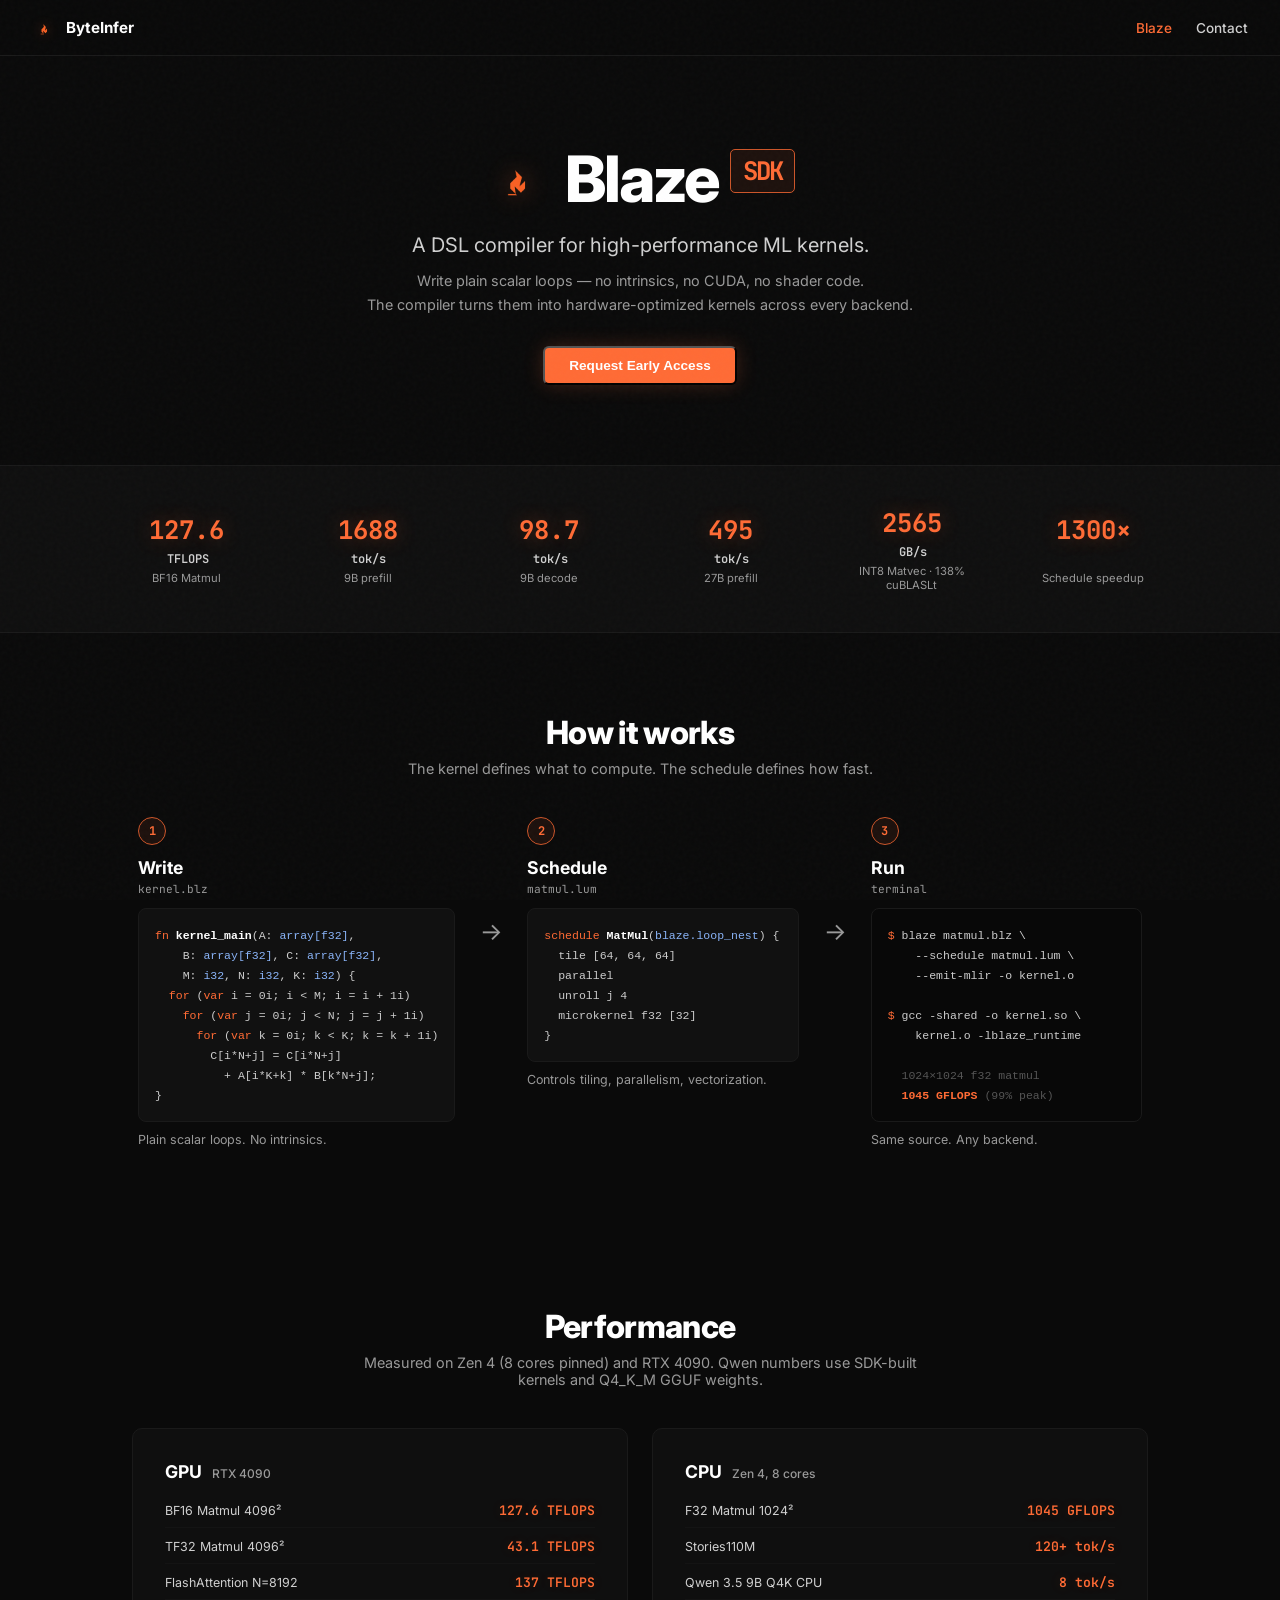
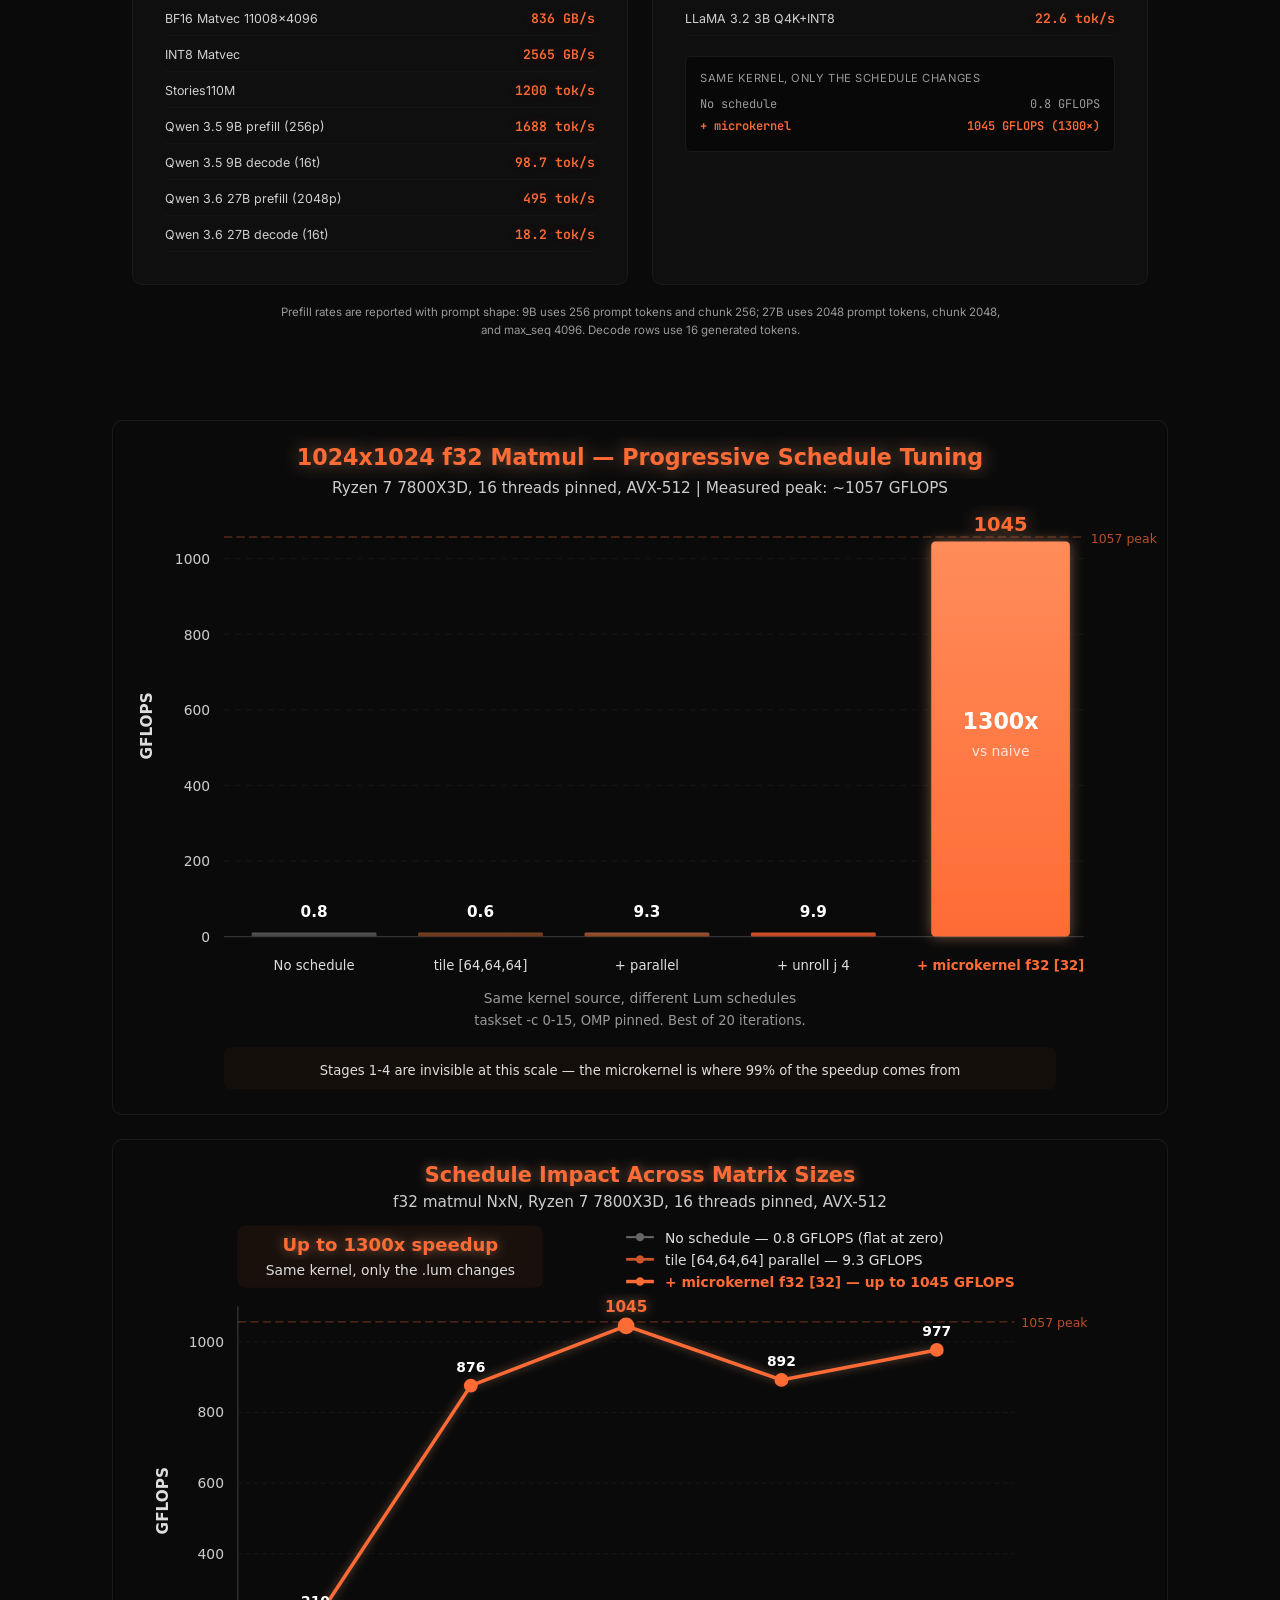
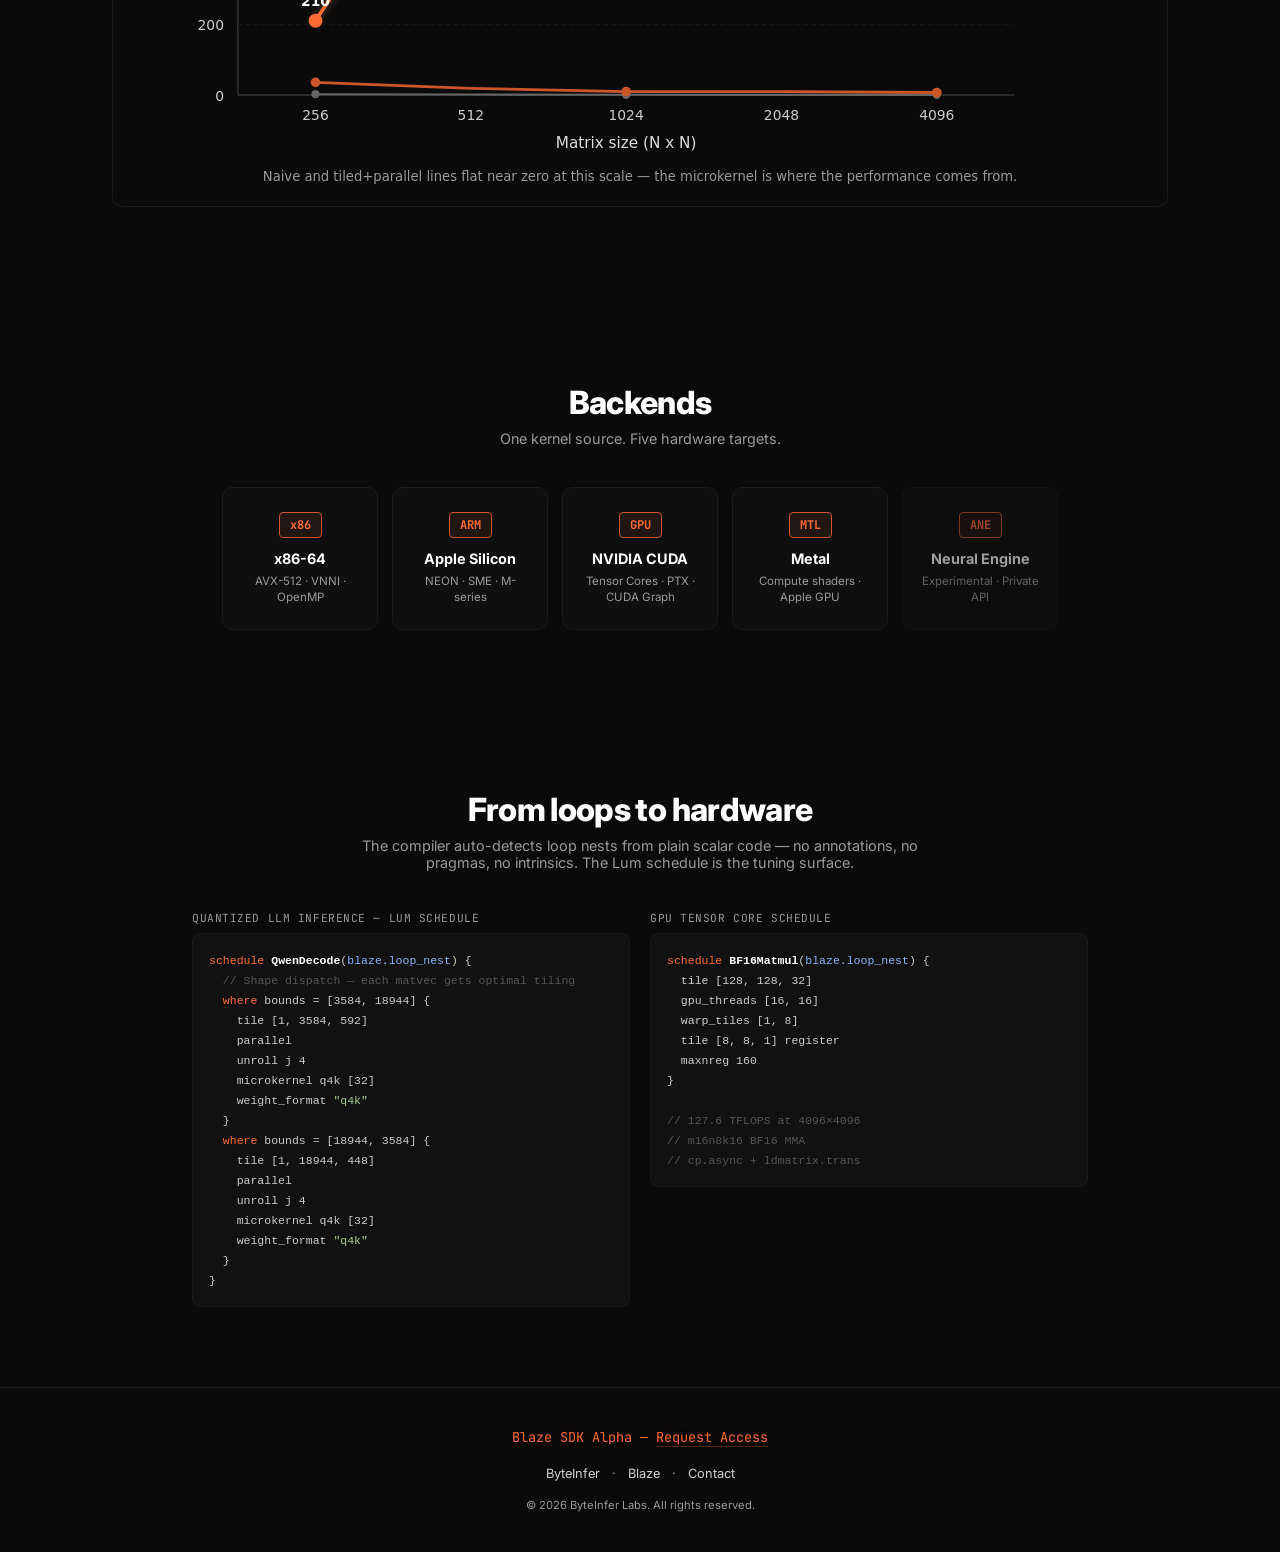
==== commit e9a59fa7: "Move access form to modal dialog Hero button opens a centered modal with backdrop blur. Form has sta" ====
--- a/blaze.html
+++ b/blaze.html
@@ -35,24 +35,7 @@
             <p class="blaze-hero-sub">A DSL compiler for high-performance ML kernels.</p>
             <p class="blaze-hero-desc">Write plain scalar loops — no intrinsics, no CUDA, no shader code.<br>The compiler turns them into hardware-optimized kernels across every backend.</p>
             <div class="blaze-hero-actions">
-                <form id="access-form" class="access-form" action="https://formspree.io/f/xeenpjgl" method="POST">
-                    <input type="hidden" name="_subject" value="Blaze SDK Early Access Request">
-                    <input type="hidden" name="source" value="blaze-landing">
-                    <div class="access-form-fields">
-                        <div class="access-form-row">
-                            <input type="text" name="name" placeholder="Name" required class="access-input access-input-half" autocomplete="name">
-                            <input type="text" name="company" placeholder="Company / Org" class="access-input access-input-half" autocomplete="organization">
-                        </div>
-                        <div class="access-form-row">
-                            <input type="email" name="email" placeholder="you@company.com" required class="access-input" autocomplete="email">
-                            <button type="submit" class="cta-btn access-btn">Request Early Access</button>
-                        </div>
-                    </div>
-                    <p class="access-note">Alpha builds shipping to early partners.</p>
-                </form>
-                <div id="access-success" class="access-success" style="display:none;">
-                    <span class="access-check">&#10003;</span> You're on the list. We'll be in touch.
-                </div>
+                <button class="cta-btn" onclick="openAccessModal()">Request Early Access</button>
             </div>
         </div>
     </section>
@@ -332,10 +315,30 @@
         </div>
     </section>
 
+    <!-- Access Modal -->
+    <div id="access-modal" class="modal-overlay" style="display:none;">
+        <div class="modal-box">
+            <button class="modal-close" onclick="closeAccessModal()">&times;</button>
+            <h2 class="modal-title">Request Early Access</h2>
+            <p class="modal-sub">Alpha builds shipping to early partners.</p>
+            <form id="access-form" class="access-form" action="https://formspree.io/f/xeenpjgl" method="POST">
+                <input type="hidden" name="_subject" value="Blaze SDK Early Access Request">
+                <input type="hidden" name="source" value="blaze-landing">
+                <input type="text" name="name" placeholder="Name" required class="access-input" autocomplete="name">
+                <input type="text" name="company" placeholder="Company / Org" class="access-input" autocomplete="organization">
+                <input type="email" name="email" placeholder="you@company.com" required class="access-input" autocomplete="email">
+                <button type="submit" class="cta-btn access-btn">Submit</button>
+            </form>
+            <div id="access-success" class="access-success" style="display:none;">
+                <span class="access-check">&#10003;</span> You're on the list. We'll be in touch.
+            </div>
+        </div>
+    </div>
+
     <!-- Footer -->
     <footer class="site-footer">
         <div class="footer-inner">
-            <div class="footer-status">Blaze SDK Alpha — <a href="#access-form" class="footer-access-link">Request Access</a></div>
+            <div class="footer-status">Blaze SDK Alpha — <a class="footer-access-link" onclick="openAccessModal()">Request Access</a></div>
             <div class="footer-links">
                 <a href="index.html">ByteInfer</a>
                 <span class="footer-dot">·</span>
--- a/styles.css
+++ b/styles.css
@@ -488,51 +488,88 @@
     justify-content: center;
 }
 
-/* ═══════════ BLAZE PAGE — ACCESS FORM ═══════════ */
+/* ═══════════ BLAZE PAGE — ACCESS MODAL ═══════════ */
+.modal-overlay {
+    position: fixed;
+    inset: 0;
+    z-index: 1000;
+    background: rgba(0, 0, 0, 0.7);
+    backdrop-filter: blur(6px);
+    display: flex;
+    align-items: center;
+    justify-content: center;
+    animation: modalFadeIn 0.2s ease;
+}
+
+@keyframes modalFadeIn {
+    from { opacity: 0; }
+    to   { opacity: 1; }
+}
+
+.modal-box {
+    background: #111;
+    border: 1px solid var(--border);
+    border-radius: 16px;
+    padding: 40px;
+    width: 100%;
+    max-width: 420px;
+    position: relative;
+    box-shadow: 0 0 60px rgba(255, 107, 53, 0.1);
+}
+
+.modal-close {
+    position: absolute;
+    top: 16px;
+    right: 20px;
+    background: none;
+    border: none;
+    color: var(--text-dim);
+    font-size: 1.6rem;
+    cursor: pointer;
+    line-height: 1;
+    transition: color 0.2s;
+}
+
+.modal-close:hover {
+    color: var(--text-primary);
+}
+
+.modal-title {
+    font-size: 1.3rem;
+    font-weight: 700;
+    margin: 0 0 6px 0;
+    color: var(--text-primary);
+}
+
+.modal-sub {
+    font-size: 0.85rem;
+    color: var(--text-dim);
+    margin: 0 0 24px 0;
+}
+
 .access-form {
     display: flex;
     flex-direction: column;
-    align-items: center;
-    gap: 10px;
-}
-
-.access-form-fields {
-    display: flex;
-    flex-direction: column;
-    gap: 8px;
-}
-
-.access-form-row {
-    display: flex;
-    gap: 0;
+    gap: 12px;
+}
+
+.access-input {
+    padding: 12px 16px;
+    background: var(--bg-card);
+    border: 1px solid var(--border);
     border-radius: 8px;
-    overflow: hidden;
-    border: 1px solid var(--border);
-    transition: border-color 0.2s;
-}
-
-.access-form-row:focus-within {
-    border-color: var(--accent);
-    box-shadow: 0 0 20px rgba(255, 107, 53, 0.15);
-}
-
-.access-input {
-    padding: 12px 18px;
-    background: var(--bg-card);
-    border: none;
     color: var(--text-primary);
     font-family: 'Inter', sans-serif;
     font-size: 0.9rem;
-    width: 280px;
+    width: 100%;
     outline: none;
-}
-
-.access-input-half {
-    width: 180px;
-}
-
-.access-input-half + .access-input-half {
-    border-left: 1px solid var(--border);
+    transition: border-color 0.2s;
+    box-sizing: border-box;
+}
+
+.access-input:focus {
+    border-color: var(--accent);
+    box-shadow: 0 0 12px rgba(255, 107, 53, 0.15);
 }
 
 .access-input::placeholder {
@@ -540,38 +577,33 @@
 }
 
 .access-btn {
+    width: 100%;
     border: none;
-    border-radius: 0;
+    border-radius: 8px;
     cursor: pointer;
-    white-space: nowrap;
     font-family: 'Inter', sans-serif;
+    margin-top: 4px;
+    padding: 12px 24px;
 }
 
 .access-btn:hover {
     background: #ff8c5a;
-}
-
-.access-note {
-    font-size: 0.75rem;
-    color: var(--text-dim);
-    margin: 0;
+    box-shadow: 0 0 30px rgba(255, 107, 53, 0.35);
 }
 
 .access-success {
     display: flex;
     align-items: center;
+    justify-content: center;
     gap: 8px;
     color: #4ade80;
     font-size: 0.95rem;
     font-weight: 500;
-    padding: 12px 24px;
-    border: 1px solid rgba(74, 222, 128, 0.3);
-    border-radius: 8px;
-    background: rgba(74, 222, 128, 0.05);
+    padding: 16px;
 }
 
 .access-check {
-    font-size: 1.2rem;
+    font-size: 1.3rem;
 }
 
 .footer-access-link {
@@ -579,6 +611,7 @@
     text-decoration: none;
     border-bottom: 1px solid rgba(255, 107, 53, 0.3);
     transition: border-color 0.2s;
+    cursor: pointer;
 }
 
 .footer-access-link:hover {
@@ -586,23 +619,9 @@
 }
 
 @media (max-width: 600px) {
-    .access-form-row {
-        flex-direction: column;
-        border-radius: 8px;
-    }
-    .access-input {
-        width: 100%;
-        border-bottom: 1px solid var(--border);
-    }
-    .access-input-half {
-        width: 100%;
-    }
-    .access-input-half + .access-input-half {
-        border-left: none;
-        border-top: 1px solid var(--border);
-    }
-    .access-btn {
-        border-radius: 0 0 8px 8px;
+    .modal-box {
+        margin: 16px;
+        padding: 28px;
     }
 }
 
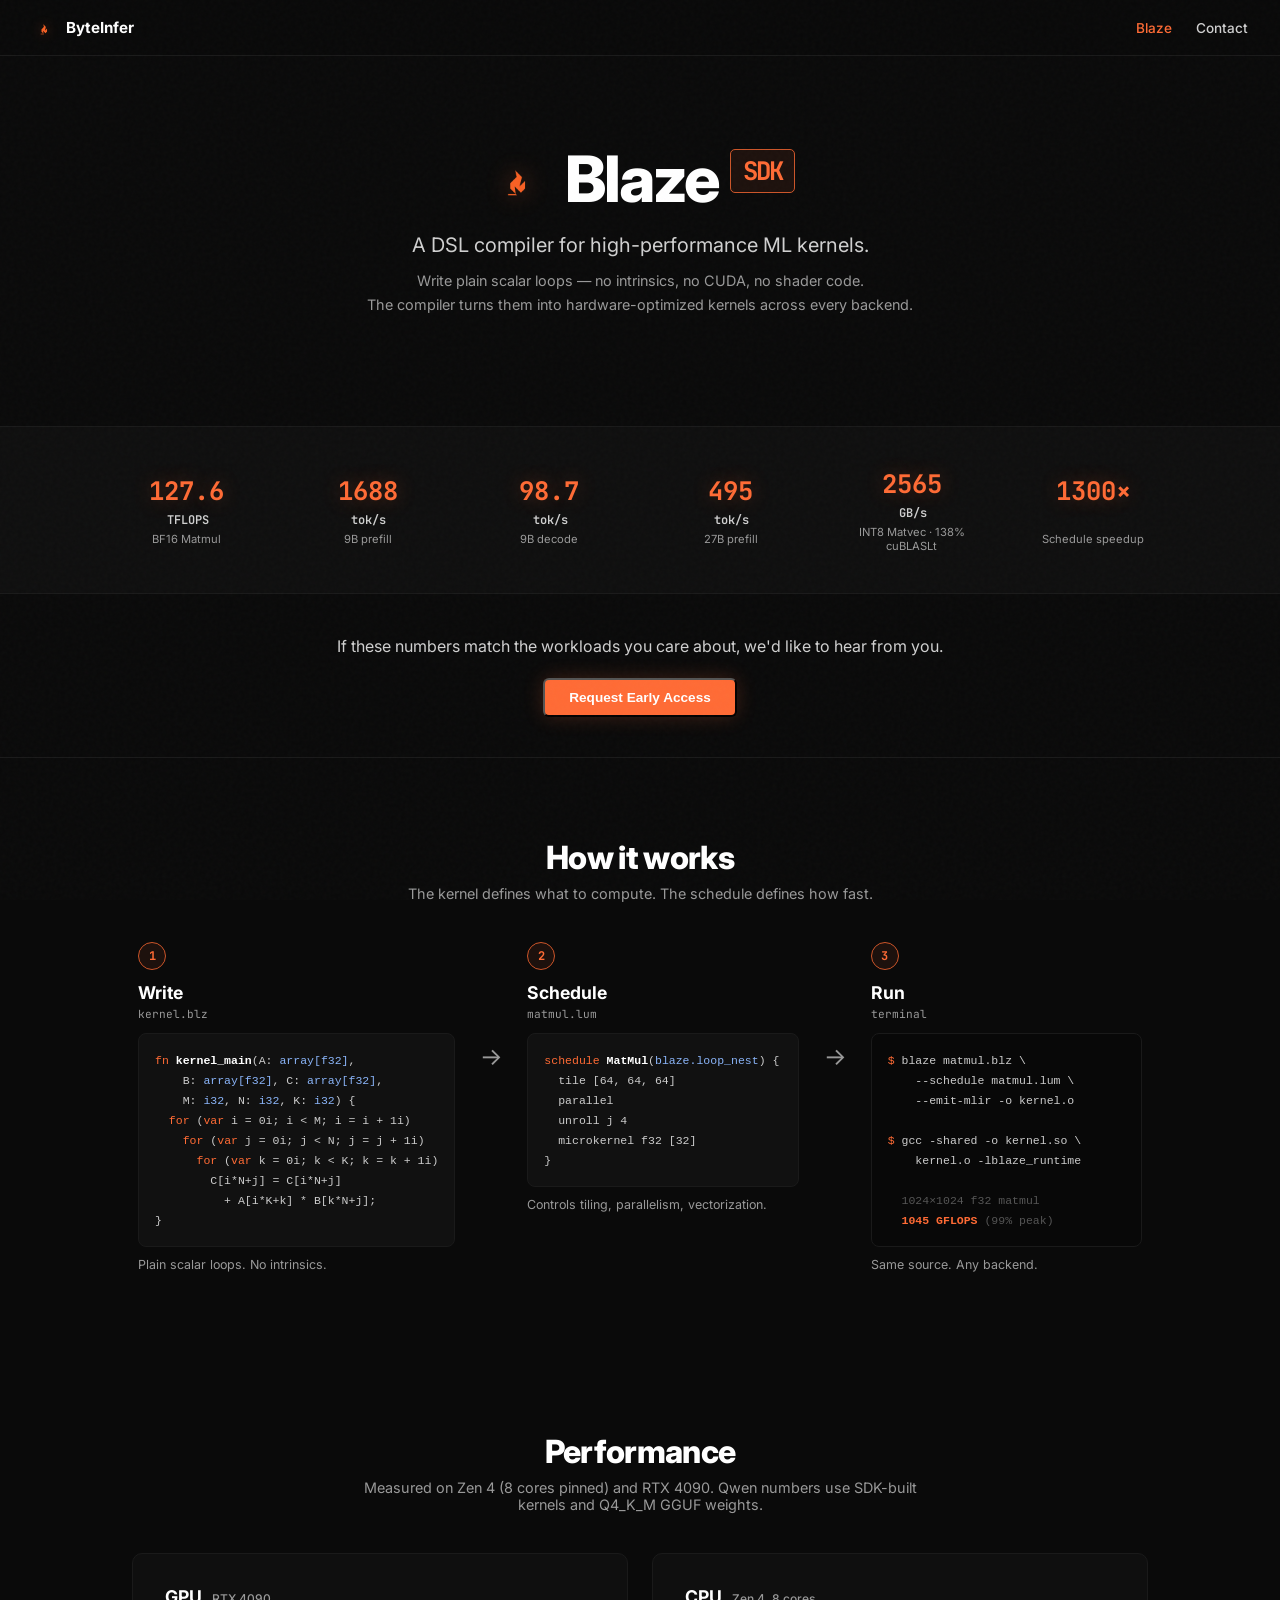
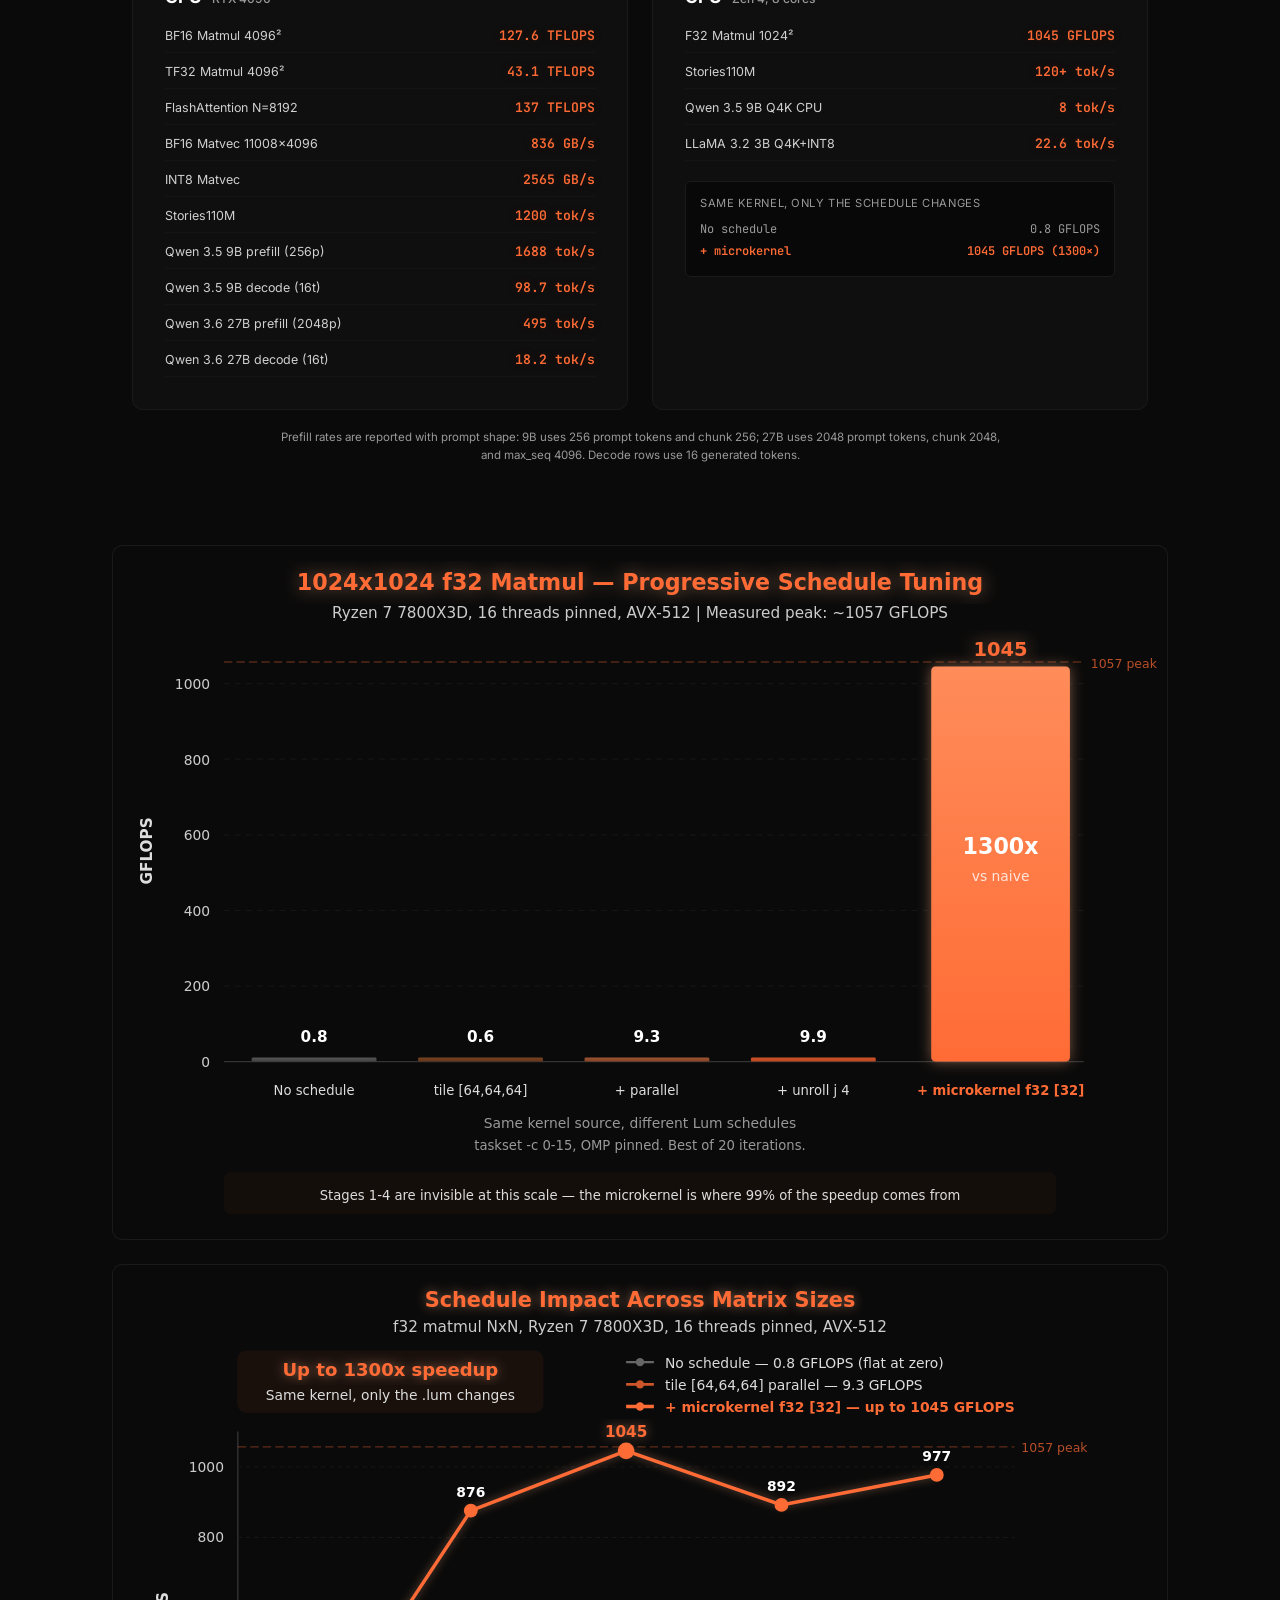
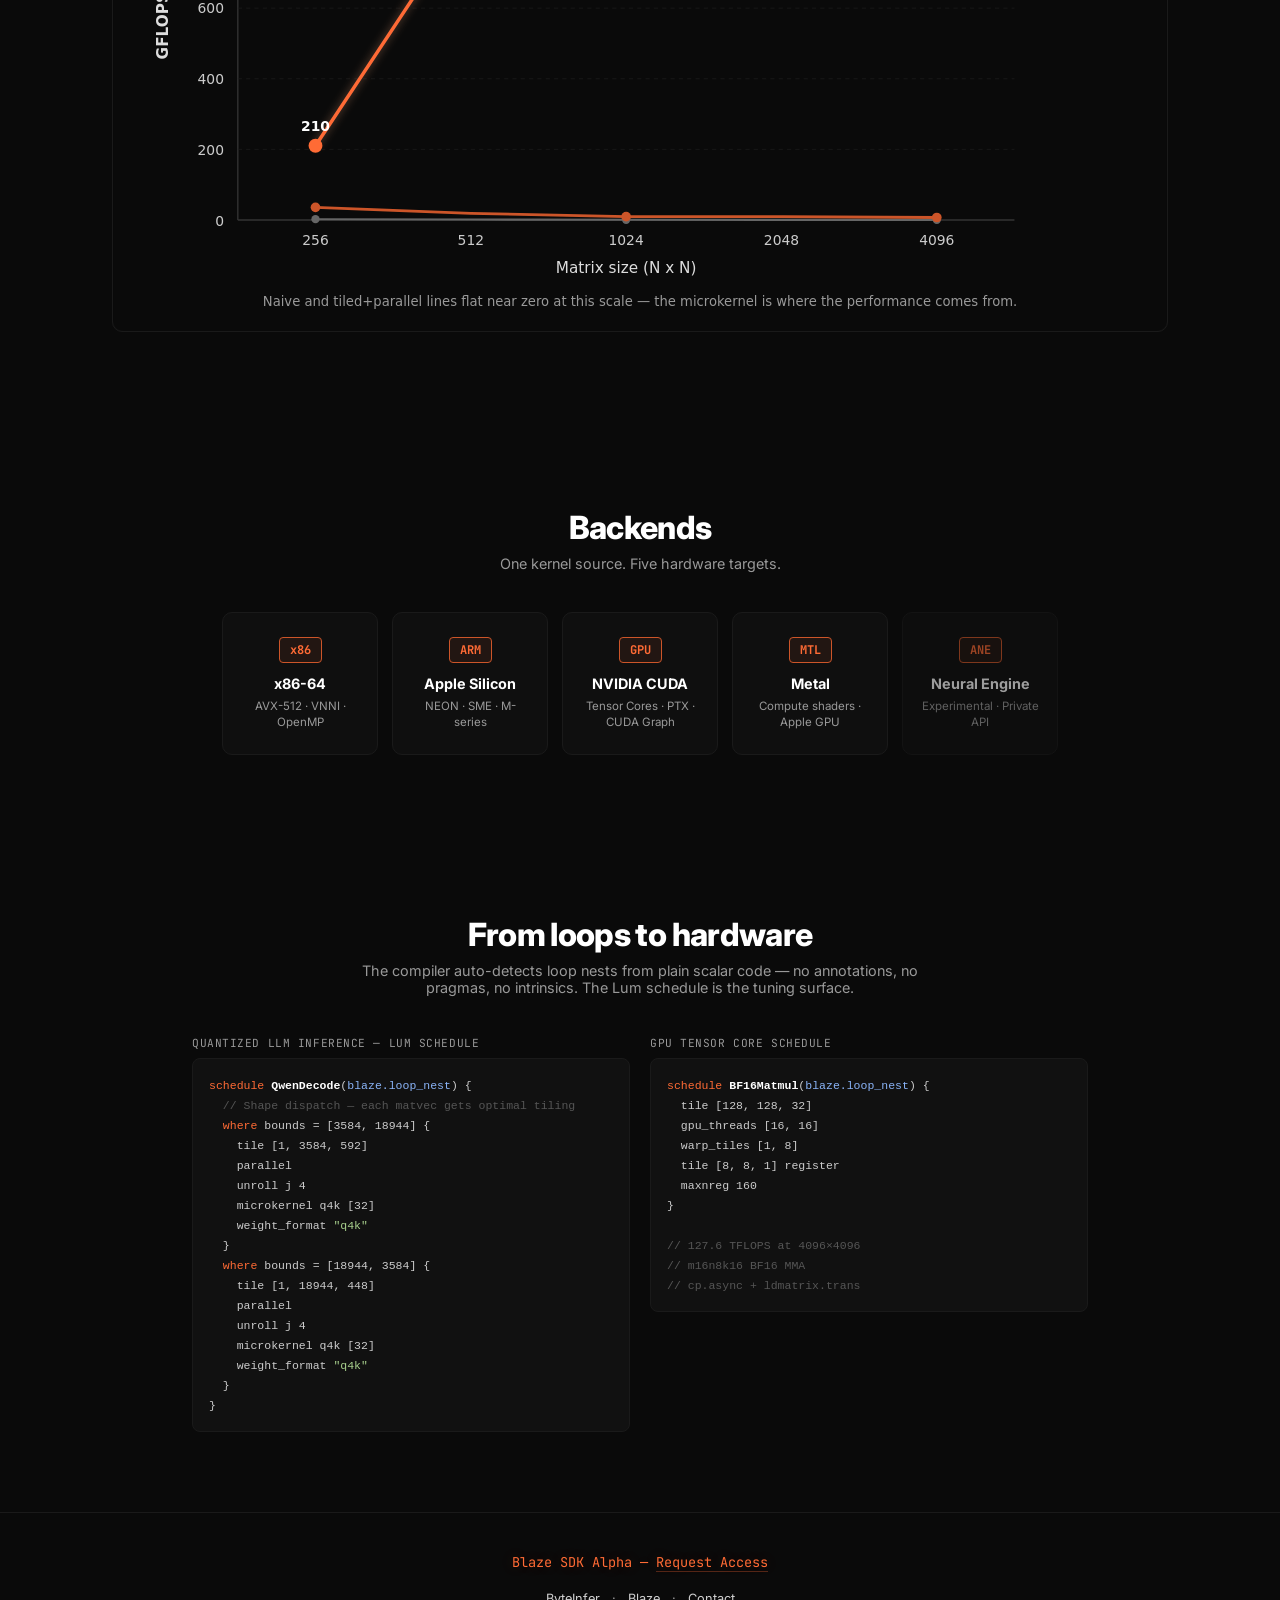
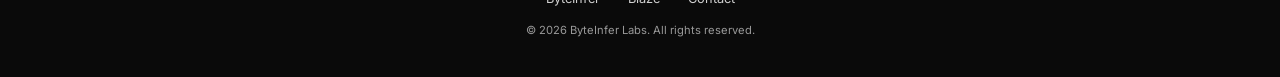
==== commit 0ac32157: "Move CTA below numbers strip, add use-case field to modal Button now appears after the performance n" ====
--- a/blaze.html
+++ b/blaze.html
@@ -34,9 +34,6 @@
             </div>
             <p class="blaze-hero-sub">A DSL compiler for high-performance ML kernels.</p>
             <p class="blaze-hero-desc">Write plain scalar loops — no intrinsics, no CUDA, no shader code.<br>The compiler turns them into hardware-optimized kernels across every backend.</p>
-            <div class="blaze-hero-actions">
-                <button class="cta-btn" onclick="openAccessModal()">Request Early Access</button>
-            </div>
         </div>
     </section>
 
@@ -79,6 +76,12 @@
                 <span class="strip-label">Schedule speedup</span>
             </div>
         </div>
+    </section>
+
+    <!-- CTA after numbers -->
+    <section class="cta-strip">
+        <p class="cta-strip-text">If these numbers match the workloads you care about, we'd like to hear from you.</p>
+        <button class="cta-btn" onclick="openAccessModal()">Request Early Access</button>
     </section>
 
     <!-- How It Works -->
@@ -327,6 +330,7 @@
                 <input type="text" name="name" placeholder="Name" required class="access-input" autocomplete="name">
                 <input type="text" name="company" placeholder="Company / Org" class="access-input" autocomplete="organization">
                 <input type="email" name="email" placeholder="you@company.com" required class="access-input" autocomplete="email">
+                <textarea name="usecase" placeholder="What are you building? (optional)" class="access-input access-textarea" rows="3"></textarea>
                 <button type="submit" class="cta-btn access-btn">Submit</button>
             </form>
             <div id="access-success" class="access-success" style="display:none;">
--- a/styles.css
+++ b/styles.css
@@ -488,6 +488,20 @@
     justify-content: center;
 }
 
+/* ═══════════ BLAZE PAGE — CTA STRIP ═══════════ */
+.cta-strip {
+    text-align: center;
+    padding: 40px 2rem;
+    border-bottom: 1px solid var(--border);
+}
+
+.cta-strip-text {
+    color: var(--text-secondary);
+    font-size: 1rem;
+    margin: 0 0 20px 0;
+    line-height: 1.5;
+}
+
 /* ═══════════ BLAZE PAGE — ACCESS MODAL ═══════════ */
 .modal-overlay {
     position: fixed;
@@ -576,6 +590,13 @@
     color: var(--text-dim);
 }
 
+.access-textarea {
+    resize: vertical;
+    min-height: 60px;
+    font-family: 'Inter', sans-serif;
+    line-height: 1.5;
+}
+
 .access-btn {
     width: 100%;
     border: none;
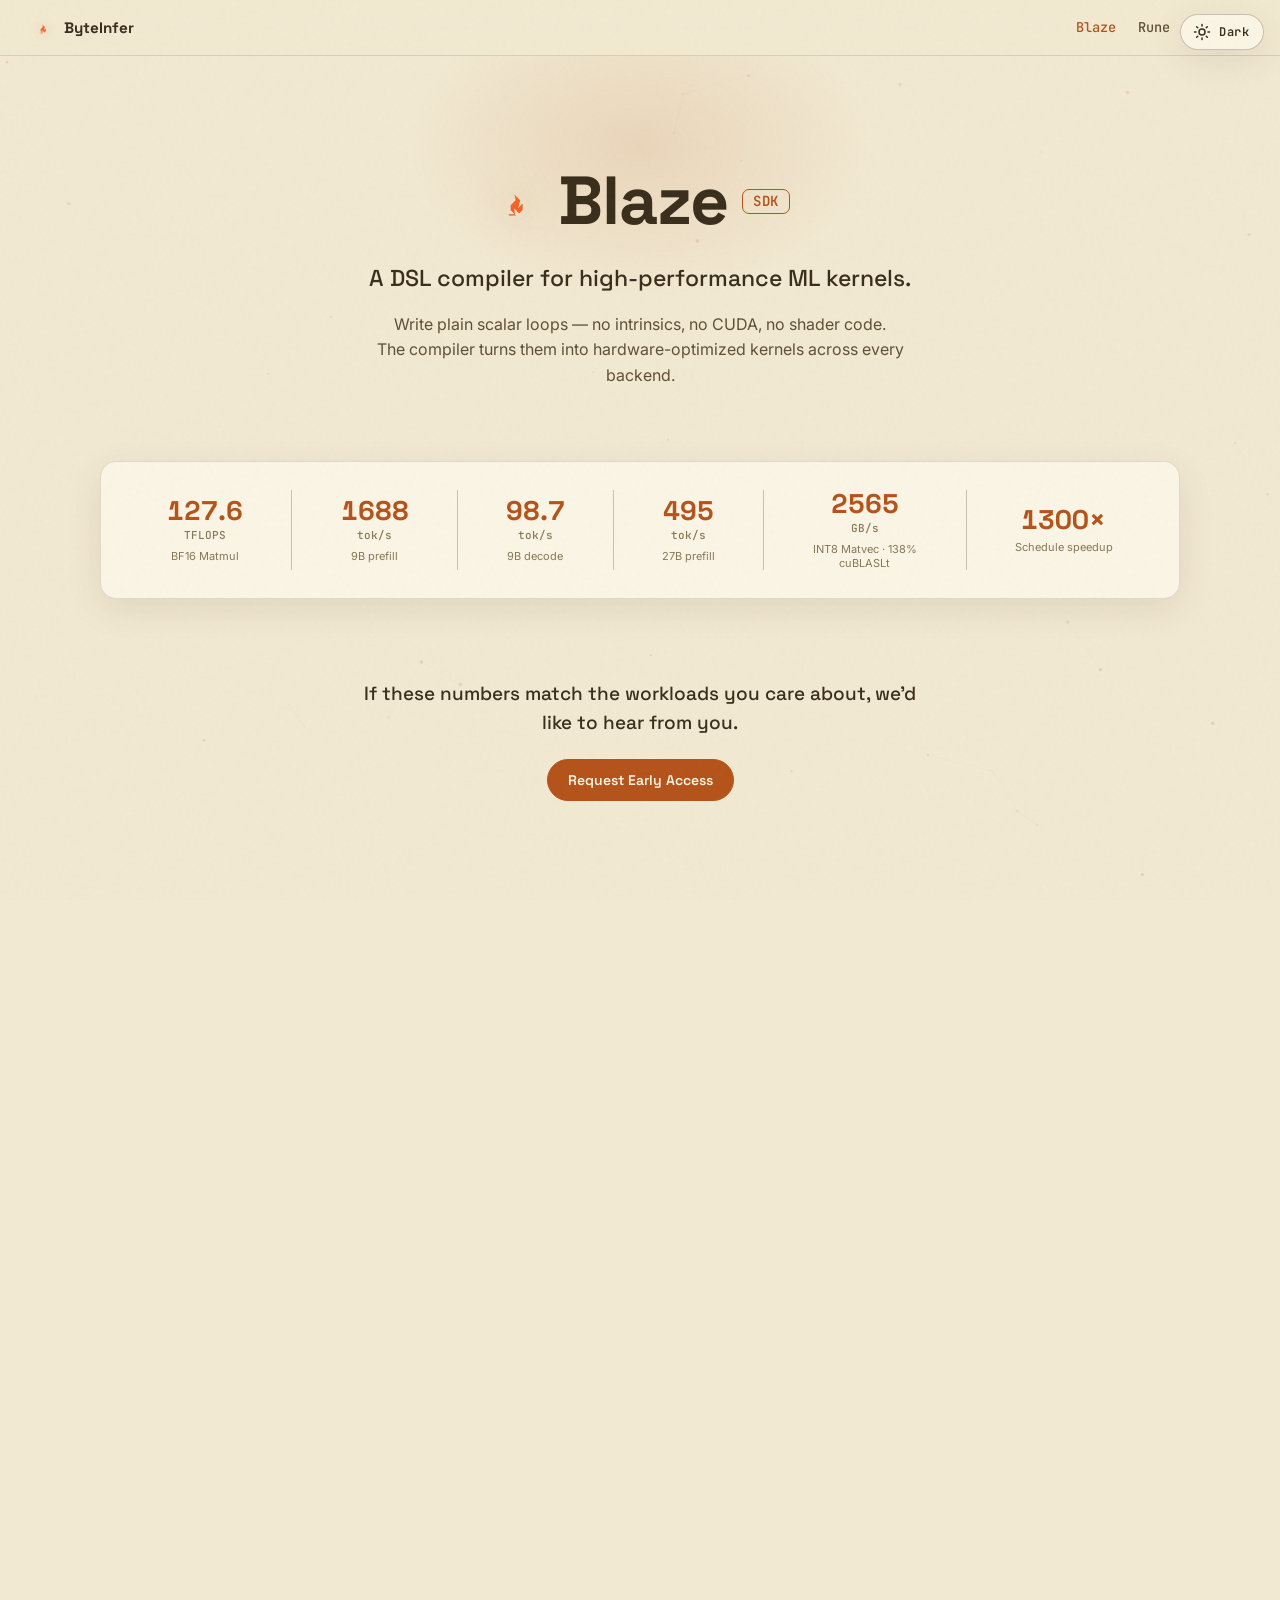
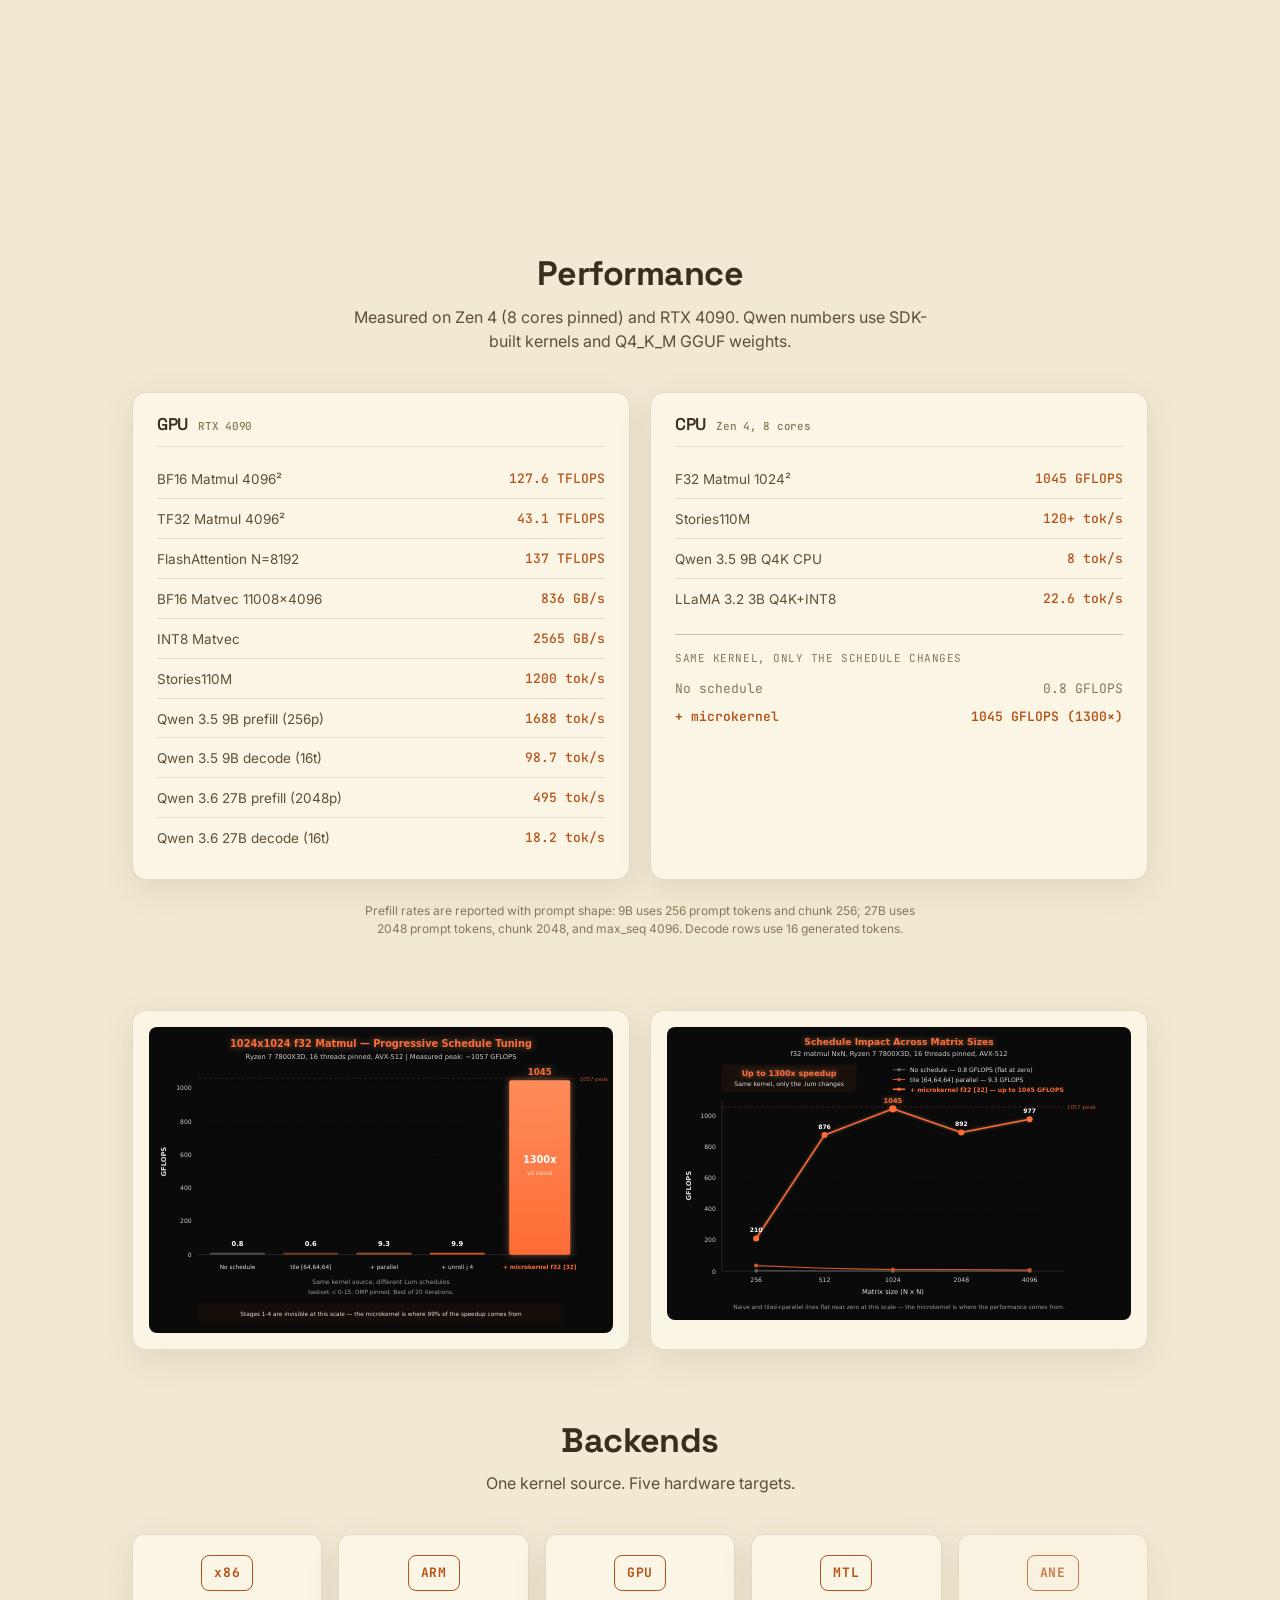
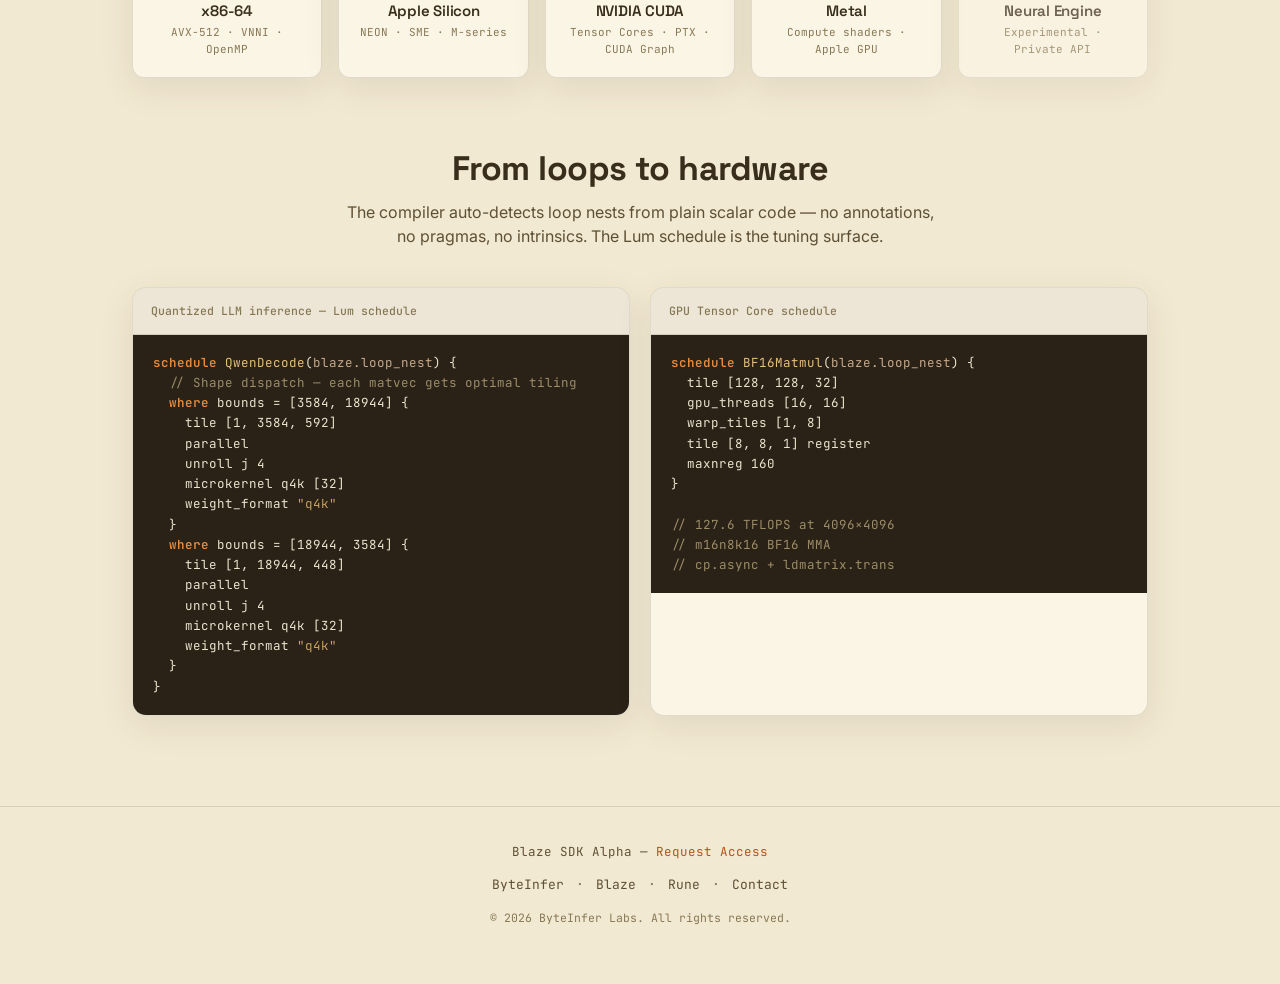
==== commit 73a24ab8: "Dual-theme restyle (light + dark) + add Rune product page Adopt the Rune whitepaper's design system " ====
--- a/blaze.html
+++ b/blaze.html
@@ -5,13 +5,20 @@
     <meta name="viewport" content="width=device-width, initial-scale=1.0">
     <title>Blaze SDK — High-Performance ML Kernels</title>
     <meta name="description" content="Blaze SDK — Write scalar loops, get hardware-optimized kernels for x86, ARM, CUDA, and Metal. From ByteInfer Labs.">
+    <script>try{if((localStorage.getItem('byteinfer-theme')||'light')==='dark')document.documentElement.setAttribute('data-theme','dark');}catch(e){}</script>
     <link rel="preconnect" href="https://fonts.googleapis.com">
     <link rel="preconnect" href="https://fonts.gstatic.com" crossorigin>
-    <link href="https://fonts.googleapis.com/css2?family=JetBrains+Mono:wght@300;400;500;600&family=Inter:wght@300;400;500;600;700;800&display=swap" rel="stylesheet">
+    <link href="https://fonts.googleapis.com/css2?family=JetBrains+Mono:wght@300;400;500;600&family=Inter:wght@300;400;500;600;700;800&family=Space+Grotesk:wght@400;500;600;700&display=swap" rel="stylesheet">
     <link rel="stylesheet" href="styles.css">
 </head>
 <body class="blaze-page">
+    <button id="theme-toggle" type="button" aria-label="Toggle color theme" title="Toggle light / dark">
+        <svg class="ic-sun" viewBox="0 0 24 24" width="18" height="18" fill="none" stroke="currentColor" stroke-width="2" stroke-linecap="round" stroke-linejoin="round"><circle cx="12" cy="12" r="4"></circle><path d="M12 2v2M12 20v2M4.9 4.9l1.4 1.4M17.7 17.7l1.4 1.4M2 12h2M20 12h2M4.9 19.1l1.4-1.4M17.7 6.3l1.4-1.4"></path></svg>
+        <svg class="ic-moon" viewBox="0 0 24 24" width="18" height="18" fill="none" stroke="currentColor" stroke-width="2" stroke-linecap="round" stroke-linejoin="round"><path d="M21 12.8A9 9 0 1 1 11.2 3a7 7 0 0 0 9.8 9.8z"></path></svg>
+        <span class="tlbl">Dark</span>
+    </button>
     <div class="noise-overlay"></div>
+    <canvas id="graph-canvas"></canvas>
 
     <!-- Nav bar -->
     <nav class="topnav">
@@ -21,6 +28,7 @@
         </a>
         <div class="topnav-links">
             <a href="blaze.html" class="active">Blaze</a>
+            <a href="rune.html">Rune</a>
             <a href="mailto:hello@byteinfer.ai">Contact</a>
         </div>
     </nav>
@@ -348,6 +356,8 @@
                 <span class="footer-dot">·</span>
                 <a href="blaze.html">Blaze</a>
                 <span class="footer-dot">·</span>
+                <a href="rune.html">Rune</a>
+                <span class="footer-dot">·</span>
                 <a href="mailto:hello@byteinfer.ai">Contact</a>
             </div>
             <div class="footer-copy">© 2026 ByteInfer Labs. All rights reserved.</div>
--- a/styles.css
+++ b/styles.css
@@ -1,1114 +1,368 @@
-/* ByteInfer.ai — Styles */
-:root {
-    --bg-primary: #0a0a0a;
-    --bg-card: #0f0f0f;
-    --bg-code: #111111;
-    --border: #1a1a1a;
-    --border-accent: rgba(255, 107, 53, 0.3);
-    --text-primary: #ffffff;
-    --text-secondary: #d0d0d0;
-    --text-dim: #999999;
-    --accent: #ff6b35;
-    --accent-dim: #cc5529;
-    --accent-glow: rgba(255, 107, 53, 0.4);
-    --accent-glow-soft: rgba(255, 107, 53, 0.08);
-    --font-body: 'Inter', -apple-system, BlinkMacSystemFont, sans-serif;
-    --font-mono: 'JetBrains Mono', 'Fira Code', monospace;
+/* ByteInfer Labs — dual-theme design system (ported from the Rune whitepaper) */
+
+/* ═══════════════════ TOKENS ═══════════════════ */
+:root{
+  /* light (sepia) */
+  --bg:#F2E9D2; --card:#FBF5E6; --codebg:#2A2216; --paper:#F2E9D2;
+  --hair:rgba(74,58,36,.15); --hair-2:rgba(74,58,36,.28);
+  --ink:#392D1B; --ink-2:#5E5035; --ink-3:#877855;
+  --accent:#B4531A; --accent-2:#8E3E11; --del:#A63A29; --good:#2E7D46;
+  --sel:rgba(180,83,26,.24);
+  --nav-bg:rgba(242,233,210,.85);
+  --glow:rgba(180,83,26,.13); --flame-glow:rgba(180,83,26,.45);
+  --code-txt:#ECE3CF; --code-c:#9C8C68; --code-k:#E88A3E; --pre-hair:rgba(74,58,36,.22);
+  --inline-code:rgba(74,58,36,.08);
+  --card-shadow:0 10px 34px rgba(74,58,36,.10);
+  /* diagram */
+  --nd-fill:#FEF9EE; --nd-dead-fill:#F0E7D1; --nd-init-fill:#F3EAD4;
+  --nd-port-stroke:rgba(74,58,36,.44); --nd-init-stroke:rgba(74,58,36,.42);
+  --nd-new-fill:rgba(180,83,26,.14);
+  --svg-txt:#392D1B; --nm:#54472E; --t-dead:#7E6F4C; --t-port:#54472E;
+  --edge:rgba(74,58,36,.55); --edge-dead:rgba(74,58,36,.3);
+  --net-line:150,88,42; --net-dot:180,83,26;
+  --mono:"JetBrains Mono",ui-monospace,"SF Mono","Cascadia Code",Consolas,Menlo,monospace;
+  --sans:"Space Grotesk","Segoe UI","Helvetica Neue",Arial,sans-serif;
+  --serif:"Inter","Segoe UI","Helvetica Neue",Arial,sans-serif;
 }
-
-*, *::before, *::after {
-    margin: 0;
-    padding: 0;
-    box-sizing: border-box;
+:root[data-theme="dark"]{
+  --bg:#0B0B0D; --card:#141417; --codebg:#0E0E12; --paper:#0B0B0D;
+  --hair:rgba(255,255,255,.09); --hair-2:rgba(255,255,255,.17);
+  --ink:#ECEAE4; --ink-2:#B4B4BB; --ink-3:#A6A6B0;
+  --accent:#F5641E; --accent-2:#FF7F3C; --del:#E5484D; --good:#4CC776;
+  --sel:rgba(245,100,30,.3);
+  --nav-bg:rgba(11,11,13,.72);
+  --glow:rgba(245,100,30,.20); --flame-glow:rgba(245,100,30,.75);
+  --code-txt:#ECE3CF; --code-c:#90909A; --code-k:#F5975A; --pre-hair:rgba(255,255,255,.08);
+  --inline-code:rgba(255,255,255,.06);
+  --card-shadow:0 10px 34px rgba(0,0,0,.4);
+  --nd-fill:#1C1C21; --nd-dead-fill:#141417; --nd-init-fill:#16161A;
+  --nd-port-stroke:rgba(255,255,255,.32); --nd-init-stroke:rgba(255,255,255,.28);
+  --nd-new-fill:rgba(245,100,30,.16);
+  --svg-txt:#ECEAE4; --nm:#C2C2CA; --t-dead:#A6A6B0; --t-port:#C8C8D0;
+  --edge:rgba(255,255,255,.34); --edge-dead:rgba(255,255,255,.16);
+  --net-line:245,100,30; --net-dot:245,100,30;
 }
 
-html {
-    scroll-behavior: smooth;
+/* ═══════════════════ BASE ═══════════════════ */
+*,*::before,*::after{margin:0;padding:0;box-sizing:border-box}
+html{scroll-behavior:smooth;background:var(--bg)}
+body{font-family:var(--serif);background:transparent;color:var(--ink);
+  min-height:100vh;font-size:17px;line-height:1.7;-webkit-font-smoothing:antialiased;
+  transition:background .25s,color .25s}
+::selection{background:var(--sel);color:var(--ink)}
+
+h1,h2,h3,h4{font-family:var(--sans);color:var(--ink);letter-spacing:-.015em;line-height:1.1}
+a{color:var(--accent);text-decoration:none;transition:color .15s}
+a:hover{color:var(--accent-2)}
+img{max-width:100%}
+
+/* code */
+code{font-family:var(--mono)}
+.code-block{background:var(--codebg);border:1px solid var(--pre-hair);border-radius:12px;
+  padding:18px 20px;overflow-x:auto;line-height:1.62;color:var(--code-txt);
+  font-family:var(--mono);font-size:12.5px;margin:0}
+.code-block code{color:inherit;background:none}
+.code-block .kw{color:var(--code-k);font-weight:600}
+.code-block .fn{color:#E8C07A}
+.code-block .ty{color:#C7A98B}
+.code-block .str{color:#C9A05C}
+.code-block .cm{color:var(--code-c)}
+.code-block .prompt{color:#E88A3E}
+.code-block .dim{color:#8E8E98}
+.code-block .accent{color:#F5975A;font-weight:600}
+.code-terminal{line-height:1.5}
+
+/* ═══════════════════ BACKGROUND ═══════════════════ */
+.noise-overlay{position:fixed;inset:0;pointer-events:none;z-index:1000;opacity:.03;
+  background-image:url("data:image/svg+xml,%3Csvg viewBox='0 0 256 256' xmlns='http://www.w3.org/2000/svg'%3E%3Cfilter id='noise'%3E%3CfeTurbulence type='fractalNoise' baseFrequency='0.9' numOctaves='4' stitchTiles='stitch'/%3E%3C/filter%3E%3Crect width='100%25' height='100%25' filter='url(%23noise)'/%3E%3C/svg%3E")}
+#graph-canvas,#neural-canvas{position:fixed;top:0;left:0;width:100vw;height:100vh;pointer-events:none}
+#graph-canvas{z-index:-2;opacity:.45}
+#neural-canvas{z-index:-1;opacity:.28}
+
+/* ═══════════════════ THEME TOGGLE ═══════════════════ */
+#theme-toggle{position:fixed;top:14px;right:16px;z-index:200;display:inline-flex;align-items:center;gap:8px;
+  font-family:var(--mono);font-size:12px;font-weight:600;letter-spacing:.04em;color:var(--ink);
+  background:var(--card);border:1px solid var(--hair-2);border-radius:999px;padding:8px 14px 8px 12px;
+  cursor:pointer;box-shadow:var(--card-shadow);transition:color .15s,border-color .15s,background .15s}
+#theme-toggle:hover{color:var(--accent);border-color:var(--accent)}
+#theme-toggle svg{display:block}
+#theme-toggle .ic-moon{display:none}
+:root[data-theme="dark"] #theme-toggle .ic-sun{display:none}
+:root[data-theme="dark"] #theme-toggle .ic-moon{display:block}
+@media(max-width:520px){#theme-toggle .tlbl{display:none}#theme-toggle{padding:9px}}
+
+/* ═══════════════════ TOP NAV ═══════════════════ */
+.topnav{position:fixed;top:0;left:0;right:0;height:56px;display:flex;align-items:center;
+  justify-content:space-between;padding:0 32px;background:var(--nav-bg);
+  backdrop-filter:blur(12px);-webkit-backdrop-filter:blur(12px);
+  border-bottom:1px solid var(--hair);z-index:100}
+.topnav-brand{display:flex;align-items:center;gap:10px;color:var(--ink);
+  font-family:var(--sans);font-weight:700;font-size:.95rem}
+.topnav-brand:hover{color:var(--ink)}
+.topnav-flame{width:22px;height:auto;filter:drop-shadow(0 0 6px var(--flame-glow))}
+.topnav-links{display:flex;gap:22px;align-items:center}
+.topnav-links a{color:var(--ink-2);font-size:.85rem;font-weight:500;font-family:var(--mono)}
+.topnav-links a:hover,.topnav-links a.active{color:var(--accent)}
+
+/* ═══════════════════ HERO (index) ═══════════════════ */
+.hero{display:flex;justify-content:center;align-items:center;text-align:center;
+  padding:12vh 2rem 5vh;position:relative;z-index:1;overflow:hidden}
+.hero::before{content:"";position:absolute;top:-120px;left:50%;transform:translateX(-50%);
+  width:680px;height:440px;pointer-events:none;
+  background:radial-gradient(closest-side,var(--glow),transparent 72%)}
+.hero-content{animation:fadeUp 1.1s ease-out;position:relative;z-index:1}
+@keyframes fadeUp{from{opacity:0;transform:translateY(18px)}to{opacity:1;transform:translateY(0)}}
+.logo-container{margin-bottom:1.1rem;position:relative;display:inline-block}
+.flame{width:112px;height:auto;position:relative;z-index:2;
+  filter:drop-shadow(0 0 26px var(--flame-glow))}
+.flame-glow{display:none}
+.brand-name{font-family:var(--sans);font-weight:700;font-size:15px;letter-spacing:.02em;
+  color:var(--ink-2);margin-bottom:20px}
+.tagline{font-family:var(--sans);font-weight:700;font-size:clamp(32px,5.5vw,56px);
+  line-height:1.04;letter-spacing:-.02em;color:var(--ink);text-wrap:balance;max-width:16ch;margin:0 auto}
+.cursor{color:var(--accent);font-weight:400;animation:blink 1.1s steps(1) infinite}
+@keyframes blink{50%{opacity:0}}
+.subtitle{font-size:18px;line-height:1.6;color:var(--ink-2);max-width:52ch;margin:22px auto 0}
+
+/* ═══════════════════ PRODUCT CARDS (index) ═══════════════════ */
+.product-section{position:relative;z-index:1;padding:2vh 2rem 4vh;max-width:1080px;margin:0 auto}
+.product-grid{display:grid;grid-template-columns:1fr 1fr;gap:22px}
+@media(max-width:840px){.product-grid{grid-template-columns:1fr}}
+.product-card{background:var(--card);border:1px solid var(--hair-2);border-radius:18px;
+  box-shadow:var(--card-shadow);overflow:hidden;transition:border-color .2s,transform .2s}
+.product-card:hover{border-color:var(--accent);transform:translateY(-3px)}
+.product-card-inner{padding:26px 26px 24px;display:flex;flex-direction:column;height:100%}
+.product-header{display:flex;align-items:flex-start;gap:14px;margin-bottom:8px}
+.product-flame{width:34px;height:auto;flex:none;filter:drop-shadow(0 0 8px var(--flame-glow))}
+.product-eyebrow{font-family:var(--mono);font-size:10.5px;font-weight:600;letter-spacing:.16em;
+  text-transform:uppercase;color:var(--accent);margin-bottom:5px}
+.product-name{font-family:var(--sans);font-weight:700;font-size:26px;color:var(--ink);display:flex;align-items:center;gap:10px}
+.product-badge{font-family:var(--mono);font-size:10px;font-weight:600;letter-spacing:.08em;
+  text-transform:uppercase;color:var(--accent);border:1px solid var(--accent);border-radius:5px;padding:2px 7px}
+.product-desc{font-size:15px;line-height:1.55;color:var(--ink-2);margin:12px 0 20px;flex:1}
+.product-numbers{display:grid;grid-template-columns:1fr 1fr;gap:14px 18px;margin:6px 0 22px;
+  padding-top:20px;border-top:1px solid var(--hair)}
+.number-item{display:flex;flex-direction:column;gap:1px}
+.number-value{font-family:var(--sans);font-weight:700;font-size:24px;color:var(--accent);
+  font-variant-numeric:tabular-nums;line-height:1.1}
+.number-unit{font-family:var(--mono);font-size:11px;color:var(--ink-3);font-weight:500}
+.number-label{font-size:11.5px;color:var(--ink-3);line-height:1.35;margin-top:3px}
+.cta-btn{display:inline-flex;align-items:center;gap:9px;align-self:flex-start;
+  font-family:var(--sans);font-weight:600;font-size:14px;cursor:pointer;
+  color:#FBF5E6;background:var(--accent);border:1px solid var(--accent);border-radius:999px;
+  padding:11px 20px;transition:background .15s,transform .15s}
+.cta-btn:hover{background:var(--accent-2);color:#FBF5E6;transform:translateY(-1px)}
+.cta-btn .arrow{transition:transform .15s}
+.cta-btn:hover .arrow{transform:translateX(3px)}
+.cta-ghost{color:var(--accent);background:transparent}
+.cta-ghost:hover{color:var(--accent-2);background:var(--inline-code)}
+
+/* ═══════════════════ PHILOSOPHY ═══════════════════ */
+.philosophy{text-align:center;padding:6vh 2rem;position:relative;z-index:1}
+.philosophy p{font-family:var(--sans);font-weight:600;font-size:clamp(20px,3vw,28px);
+  color:var(--ink);letter-spacing:-.01em}
+
+/* ═══════════════════ PRODUCT PAGE HERO ═══════════════════ */
+.blaze-page{padding-top:56px}
+.blaze-hero{text-align:center;padding:12vh 2rem 5vh;position:relative;overflow:hidden}
+.blaze-hero::before{content:"";position:absolute;top:-120px;left:50%;transform:translateX(-50%);
+  width:640px;height:420px;pointer-events:none;background:radial-gradient(closest-side,var(--glow),transparent 72%)}
+.blaze-hero-content{position:relative;z-index:1;animation:fadeUp 1s ease-out}
+.blaze-hero-title{display:flex;align-items:center;justify-content:center;gap:16px;margin-bottom:20px}
+.blaze-hero-flame{width:52px;height:auto;filter:drop-shadow(0 0 20px var(--flame-glow))}
+.blaze-hero-title h1{font-family:var(--sans);font-weight:700;font-size:clamp(40px,7vw,68px);
+  display:flex;align-items:center;gap:14px}
+.blaze-badge{font-family:var(--mono);font-size:14px;font-weight:600;letter-spacing:.06em;
+  text-transform:uppercase;color:var(--accent);border:1px solid var(--accent);border-radius:7px;
+  padding:4px 10px;vertical-align:middle}
+.blaze-hero-sub{font-family:var(--sans);font-weight:500;font-size:clamp(18px,2.6vw,23px);
+  color:var(--ink);max-width:40ch;margin:0 auto 14px}
+.blaze-hero-desc{font-size:16px;line-height:1.6;color:var(--ink-2);max-width:56ch;margin:0 auto}
+
+/* ═══════════════════ NUMBERS STRIP ═══════════════════ */
+.numbers-strip{padding:3vh 2rem}
+.numbers-strip-inner{max-width:1080px;margin:0 auto;display:flex;flex-wrap:wrap;justify-content:center;
+  align-items:center;gap:8px 0;background:var(--card);border:1px solid var(--hair);border-radius:16px;
+  padding:22px 18px;box-shadow:var(--card-shadow)}
+.strip-number{display:flex;flex-direction:column;align-items:center;gap:1px;padding:6px 22px;text-align:center;flex:1 0 auto}
+.strip-value{font-family:var(--sans);font-weight:700;font-size:27px;color:var(--accent);
+  font-variant-numeric:tabular-nums;line-height:1.05}
+.strip-unit{font-family:var(--mono);font-size:11px;color:var(--ink-3);font-weight:500}
+.strip-label{font-size:11px;color:var(--ink-3);margin-top:3px;max-width:15ch;line-height:1.3}
+.strip-sep{width:1px;align-self:stretch;background:var(--hair-2);margin:6px 0}
+@media(max-width:720px){.strip-sep{display:none}.strip-number{flex:1 0 40%}}
+
+/* ═══════════════════ CTA STRIP ═══════════════════ */
+.cta-strip{text-align:center;padding:6vh 2rem 4vh;position:relative;z-index:1}
+.cta-strip-text{font-family:var(--sans);font-weight:500;font-size:19px;color:var(--ink);
+  max-width:46ch;margin:0 auto 22px;line-height:1.5}
+
+/* ═══════════════════ SECTIONS ═══════════════════ */
+.section-title{font-family:var(--sans);font-weight:700;font-size:clamp(24px,3.4vw,34px);
+  text-align:center;color:var(--ink)}
+.section-sub{text-align:center;font-size:16px;color:var(--ink-2);max-width:60ch;margin:12px auto 0;line-height:1.55}
+.how-section,.perf-section,.backends-section,.example-section,.charts-section,.vocab-section,.figure-section,.gate-section,.cases-section{
+  max-width:1080px;margin:0 auto;padding:6vh 2rem 2vh;position:relative;z-index:1}
+
+/* how columns */
+.how-columns{display:flex;align-items:stretch;justify-content:center;gap:16px;margin-top:38px;flex-wrap:wrap}
+.how-col{flex:1 1 280px;max-width:340px;background:var(--card);border:1px solid var(--hair);
+  border-radius:14px;padding:22px;box-shadow:var(--card-shadow)}
+.how-step{font-family:var(--mono);font-weight:600;font-size:13px;color:#FBF5E6;background:var(--accent);
+  width:26px;height:26px;border-radius:50%;display:flex;align-items:center;justify-content:center;margin-bottom:12px}
+.how-col h3{font-family:var(--sans);font-weight:600;font-size:17px;color:var(--ink);margin-bottom:4px}
+.how-file{font-family:var(--mono);font-size:11.5px;color:var(--ink-3);margin-bottom:12px}
+.how-note{font-size:12.5px;color:var(--ink-3);margin-top:12px;line-height:1.45}
+.how-arrow{display:flex;align-items:center;color:var(--accent);font-size:24px;font-weight:300}
+@media(max-width:820px){.how-arrow{transform:rotate(90deg)}}
+
+/* perf grid */
+.perf-grid{display:grid;grid-template-columns:1fr 1fr;gap:20px;margin-top:38px}
+@media(max-width:820px){.perf-grid{grid-template-columns:1fr}}
+.perf-card{background:var(--card);border:1px solid var(--hair);border-radius:14px;padding:22px 24px;box-shadow:var(--card-shadow)}
+.perf-card h3{font-family:var(--sans);font-weight:600;font-size:17px;color:var(--ink);
+  display:flex;align-items:baseline;gap:10px;margin-bottom:14px;padding-bottom:12px;border-bottom:1px solid var(--hair)}
+.perf-hw{font-family:var(--mono);font-size:11px;font-weight:500;color:var(--ink-3)}
+.perf-rows{display:flex;flex-direction:column;gap:2px}
+.perf-row{display:flex;justify-content:space-between;gap:16px;padding:7px 0;border-bottom:1px solid var(--hair)}
+.perf-row:last-child{border-bottom:none}
+.perf-kernel{font-size:13.5px;color:var(--ink-2)}
+.perf-val{font-family:var(--mono);font-size:13px;font-weight:500;color:var(--accent);
+  font-variant-numeric:tabular-nums;white-space:nowrap}
+.perf-callout{margin-top:16px;padding-top:14px;border-top:1px solid var(--hair-2)}
+.perf-callout-label{font-family:var(--mono);font-size:11px;letter-spacing:.05em;text-transform:uppercase;
+  color:var(--ink-3);margin-bottom:8px}
+.perf-callout-row{display:flex;justify-content:space-between;font-family:var(--mono);font-size:13px;padding:3px 0}
+.perf-callout-row .dim{color:var(--ink-3)}
+.perf-callout-row .accent{color:var(--accent);font-weight:600}
+.perf-note{text-align:center;font-size:12px;color:var(--ink-3);max-width:70ch;margin:22px auto 0;line-height:1.5}
+
+/* charts */
+.charts-grid{display:grid;grid-template-columns:1fr 1fr;gap:20px}
+@media(max-width:820px){.charts-grid{grid-template-columns:1fr}}
+.chart-card{background:var(--card);border:1px solid var(--hair);border-radius:14px;padding:16px;box-shadow:var(--card-shadow)}
+.chart-img{width:100%;height:auto;display:block;border-radius:8px}
+
+/* backends */
+.backends-grid{display:grid;grid-template-columns:repeat(auto-fit,minmax(170px,1fr));gap:16px;margin-top:38px}
+.backend-card{background:var(--card);border:1px solid var(--hair);border-radius:12px;padding:20px;text-align:center;
+  box-shadow:var(--card-shadow);transition:border-color .2s,transform .2s}
+.backend-card:hover{border-color:var(--accent);transform:translateY(-2px)}
+.backend-icon{font-family:var(--mono);font-weight:700;font-size:13px;letter-spacing:.05em;color:var(--accent);
+  border:1px solid var(--accent);border-radius:8px;width:52px;height:36px;display:flex;align-items:center;
+  justify-content:center;margin:0 auto 12px}
+.backend-card h3{font-family:var(--sans);font-weight:600;font-size:15px;color:var(--ink);margin-bottom:5px}
+.backend-card p{font-family:var(--mono);font-size:11px;color:var(--ink-3);line-height:1.5}
+.backend-experimental{opacity:.72}
+
+/* example grid */
+.example-grid{display:grid;grid-template-columns:1fr 1fr;gap:20px;margin-top:38px}
+@media(max-width:820px){.example-grid{grid-template-columns:1fr}}
+.example-block{background:var(--card);border:1px solid var(--hair);border-radius:14px;overflow:hidden;box-shadow:var(--card-shadow)}
+.example-label{font-family:var(--mono);font-size:11.5px;font-weight:500;color:var(--ink-3);
+  padding:13px 18px;border-bottom:1px solid var(--hair);background:var(--inline-code)}
+.example-block .code-block{border:0;border-radius:0;margin:0}
+
+/* ═══════════════════ COMMAND VOCAB (cheatsheet, rune) ═══════════════════ */
+.cmdgrid{display:grid;grid-template-columns:repeat(auto-fill,minmax(230px,1fr));gap:12px;margin-top:38px}
+.cmdcard{border:1px solid var(--hair-2);border-radius:12px;padding:14px 16px;background:var(--card);
+  display:flex;flex-direction:column;gap:3px;box-shadow:var(--card-shadow)}
+.cmdcard .cmdsym{font-family:var(--mono);font-size:16px;font-weight:700;color:var(--accent);line-height:1.2}
+.cmdcard .cmdname{font-size:11px;font-weight:700;letter-spacing:.09em;text-transform:uppercase;color:var(--ink-3)}
+.cmdcard .cmddesc{font-size:13.5px;color:var(--ink-2);line-height:1.45;margin-top:2px}
+.cmdcard .cmdex{font-family:var(--mono);font-size:12px;color:var(--ink);background:var(--inline-code);
+  border-radius:4px;padding:3px 7px;margin-top:6px;align-self:flex-start;max-width:100%;overflow-x:auto;white-space:nowrap}
+
+/* ═══════════════════ GRAPH FIGURE (rune) ═══════════════════ */
+.figframe{display:grid;grid-template-columns:minmax(0,1.05fr) minmax(0,1fr);gap:34px;align-items:center;margin-top:36px}
+@media(max-width:860px){.figframe{grid-template-columns:1fr}}
+.plate{background:var(--card);border:1px solid var(--hair);border-radius:16px;padding:22px;box-shadow:var(--card-shadow)}
+.gpanel{margin:0 0 18px}
+.gpanel:last-child{margin-bottom:0}
+.glbl{font-family:var(--mono);font-size:10.5px;font-weight:500;letter-spacing:.06em;color:var(--ink-3);
+  text-transform:uppercase;margin:2px 0 10px 2px}
+.gscroll{overflow-x:auto;padding-bottom:4px}
+.gscroll svg{display:block;margin:0 auto;max-width:100%;height:auto}
+.figtext > :first-child{margin-top:0}
+.figtext p{font-size:15px;color:var(--ink-2);line-height:1.6;margin:0 0 14px}
+.legend{display:flex;gap:18px;flex-wrap:wrap;font-family:var(--mono);font-size:11px;color:var(--ink-3);margin:2px 0 14px 2px}
+.legend span{display:inline-flex;align-items:center;gap:7px}
+.sw{display:inline-block;width:15px;height:10px;border-radius:3px}
+/* svg node/edge classes (mirror the whitepaper) */
+svg text{font-family:var(--mono);font-size:10.5px;fill:var(--svg-txt)}
+svg .op{font-size:11px;font-weight:600}
+svg .nm{font-size:8.5px;fill:var(--nm)}
+svg .node{fill:var(--nd-fill);stroke:var(--hair-2);stroke-width:1}
+svg .node-dead{fill:var(--nd-dead-fill);stroke:var(--edge-dead);stroke-width:1;stroke-dasharray:3 3}
+svg .t-dead{fill:var(--t-dead)}
+svg .node-new{fill:var(--nd-new-fill);stroke:var(--accent);stroke-width:1.4}
+svg .t-new{fill:var(--accent-2)}
+svg .node-port{fill:none;stroke:var(--nd-port-stroke);stroke-width:1;stroke-dasharray:2 3}
+svg .t-port{fill:var(--t-port)}
+svg .e{stroke:var(--edge);stroke-width:1.2;fill:none}
+svg .e-dead{stroke:var(--edge-dead);stroke-width:1;stroke-dasharray:3 3;fill:none}
+svg .e-new{stroke:var(--accent);stroke-width:1.7;fill:none}
+svg .e-del{stroke:var(--del);stroke-width:1.4;stroke-dasharray:5 3;fill:none}
+
+/* ═══════════════════ CASE CARDS (rune) ═══════════════════ */
+.cases-grid{display:grid;grid-template-columns:repeat(auto-fit,minmax(240px,1fr));gap:18px;margin-top:38px}
+.case-card{background:var(--card);border:1px solid var(--hair);border-radius:14px;padding:20px 22px;box-shadow:var(--card-shadow)}
+.case-card .case-tag{font-family:var(--mono);font-size:10.5px;font-weight:600;letter-spacing:.09em;
+  text-transform:uppercase;color:var(--accent);margin-bottom:8px}
+.case-card h3{font-family:var(--sans);font-weight:600;font-size:16px;color:var(--ink);margin-bottom:8px}
+.case-card p{font-size:13.5px;color:var(--ink-2);line-height:1.55;margin-bottom:12px}
+.case-metric{display:flex;align-items:baseline;gap:8px;font-family:var(--sans);border-top:1px solid var(--hair);padding-top:12px}
+.case-metric .cm-val{font-weight:700;font-size:20px;color:var(--accent);font-variant-numeric:tabular-nums}
+.case-metric .cm-lab{font-size:12px;color:var(--ink-3)}
+
+/* gate pitch */
+.gate-band{background:var(--card);border:1px solid var(--hair);border-radius:16px;padding:30px 32px;
+  margin-top:38px;box-shadow:var(--card-shadow);display:grid;grid-template-columns:minmax(0,1fr) minmax(0,320px);
+  gap:28px;align-items:center}
+@media(max-width:820px){.gate-band{grid-template-columns:1fr}}
+.gate-band h3{font-family:var(--sans);font-weight:700;font-size:21px;color:var(--ink);margin-bottom:10px}
+.gate-band p{font-size:15px;color:var(--ink-2);line-height:1.6}
+.inv-list{display:flex;flex-direction:column;gap:8px}
+.inv-row{display:flex;gap:11px;align-items:baseline;font-size:13px;color:var(--ink-2)}
+.inv-row b{font-family:var(--mono);font-size:11px;font-weight:700;color:#FBF5E6;background:var(--del);
+  border-radius:5px;padding:2px 7px;flex:none}
+
+/* ═══════════════════ MODAL ═══════════════════ */
+.modal-overlay{position:fixed;inset:0;z-index:500;display:flex;align-items:center;justify-content:center;
+  padding:2rem;background:rgba(0,0,0,.55);backdrop-filter:blur(4px)}
+.modal-box{background:var(--card);border:1px solid var(--hair-2);border-radius:16px;padding:32px 30px;
+  max-width:440px;width:100%;position:relative;box-shadow:0 24px 60px rgba(0,0,0,.35)}
+.modal-close{position:absolute;top:14px;right:16px;background:none;border:none;color:var(--ink-3);
+  font-size:26px;line-height:1;cursor:pointer}
+.modal-close:hover{color:var(--accent)}
+.modal-title{font-family:var(--sans);font-weight:700;font-size:22px;color:var(--ink);margin-bottom:6px}
+.modal-sub{font-size:14px;color:var(--ink-2);margin-bottom:20px}
+.access-form{display:flex;flex-direction:column;gap:12px}
+.access-input{font-family:var(--serif);font-size:14px;color:var(--ink);background:var(--bg);
+  border:1px solid var(--hair-2);border-radius:9px;padding:11px 13px;width:100%}
+.access-input::placeholder{color:var(--ink-3)}
+.access-input:focus{outline:none;border-color:var(--accent)}
+.access-textarea{resize:vertical;min-height:70px;font-family:var(--serif)}
+.access-btn{justify-content:center;margin-top:4px}
+.access-success{display:flex;align-items:center;gap:10px;font-size:15px;color:var(--ink);padding:14px 0}
+.access-check{color:var(--good);font-size:20px}
+
+/* ═══════════════════ FOOTER ═══════════════════ */
+.site-footer{border-top:1px solid var(--hair);margin-top:8vh;padding:34px 32px 56px;position:relative;z-index:1}
+.footer-inner{max-width:1080px;margin:0 auto;display:flex;flex-direction:column;align-items:center;gap:12px;text-align:center}
+.footer-status{font-family:var(--mono);font-size:12.5px;color:var(--ink-2)}
+.footer-access-link{color:var(--accent);cursor:pointer}
+.footer-links{display:flex;gap:12px;align-items:center;font-family:var(--mono);font-size:13px}
+.footer-links a{color:var(--ink-2)}
+.footer-links a:hover{color:var(--accent)}
+.footer-dot{color:var(--ink-3)}
+.footer-copy{font-family:var(--mono);font-size:11.5px;color:var(--ink-3)}
+
+/* ═══════════════════ SCROLL FADE ═══════════════════ */
+.fade-in{opacity:0;transform:translateY(22px);transition:opacity .7s ease,transform .7s ease}
+.fade-in.visible{opacity:1;transform:translateY(0)}
+@media(prefers-reduced-motion:reduce){
+  .fade-in{opacity:1;transform:none;transition:none}
+  .hero-content,.blaze-hero-content{animation:none}
+  .cursor{animation:none}
 }
-
-body {
-    font-family: var(--font-body);
-    background: var(--bg-primary);
-    color: var(--text-primary);
-    min-height: 100vh;
-    -webkit-font-smoothing: antialiased;
-}
-
-/* Noise overlay */
-.noise-overlay {
-    position: fixed;
-    top: 0; left: 0;
-    width: 100%; height: 100%;
-    pointer-events: none;
-    z-index: 1000;
-    opacity: 0.025;
-    background-image: url("data:image/svg+xml,%3Csvg viewBox='0 0 256 256' xmlns='http://www.w3.org/2000/svg'%3E%3Cfilter id='noise'%3E%3CfeTurbulence type='fractalNoise' baseFrequency='0.9' numOctaves='4' stitchTiles='stitch'/%3E%3C/filter%3E%3Crect width='100%25' height='100%25' filter='url(%23noise)'/%3E%3C/svg%3E");
-}
-
-/* Background canvases */
-#graph-canvas,
-#neural-canvas {
-    position: fixed;
-    top: 0; left: 0;
-    width: 100vw; height: 100vh;
-    pointer-events: none;
-}
-#graph-canvas { z-index: -2; opacity: 0.4; }
-#neural-canvas { z-index: -1; opacity: 0.3; }
-
-/* ═══════════ TOP NAV (blaze page) ═══════════ */
-.topnav {
-    position: fixed;
-    top: 0; left: 0; right: 0;
-    height: 56px;
-    display: flex;
-    align-items: center;
-    justify-content: space-between;
-    padding: 0 32px;
-    background: rgba(10, 10, 10, 0.85);
-    backdrop-filter: blur(12px);
-    border-bottom: 1px solid var(--border);
-    z-index: 100;
-}
-
-.topnav-brand {
-    display: flex;
-    align-items: center;
-    gap: 10px;
-    text-decoration: none;
-    color: var(--text-primary);
-    font-weight: 700;
-    font-size: 0.95rem;
-}
-
-.topnav-flame {
-    width: 24px;
-    height: auto;
-    filter: drop-shadow(0 0 6px var(--accent-glow));
-}
-
-.topnav-links {
-    display: flex;
-    gap: 24px;
-}
-
-.topnav-links a {
-    text-decoration: none;
-    color: var(--text-secondary);
-    font-size: 0.85rem;
-    font-weight: 500;
-    transition: color 0.2s;
-}
-
-.topnav-links a:hover,
-.topnav-links a.active {
-    color: var(--accent);
-}
-
-/* ═══════════ MAIN PAGE — HERO ═══════════ */
-.hero {
-    min-height: auto;
-    display: flex;
-    justify-content: center;
-    align-items: center;
-    text-align: center;
-    padding: 8vh 2rem 4vh;
-    position: relative;
-    z-index: 1;
-}
-
-.hero-content {
-    animation: fadeIn 1.5s ease-out;
-}
-
-@keyframes fadeIn {
-    from { opacity: 0; transform: translateY(20px); }
-    to { opacity: 1; transform: translateY(0); }
-}
-
-/* Flame logo */
-.logo-container {
-    margin-bottom: 1rem;
-    position: relative;
-    display: inline-block;
-}
-
-.flame {
-    width: 140px;
-    height: auto;
-    position: relative;
-    z-index: 2;
-    animation: flameFloat 3s ease-in-out infinite;
-    filter: drop-shadow(0 0 15px var(--accent-glow));
-}
-
-.flame-glow {
-    position: absolute;
-    top: 50%; left: 50%;
-    transform: translate(-50%, -50%);
-    width: 160px; height: 160px;
-    background: radial-gradient(ellipse at center, rgba(255,107,53,0.7) 0%, rgba(255,107,53,0.3) 40%, transparent 70%);
-    border-radius: 50%;
-    z-index: 1;
-    animation: glowPulse 2s ease-in-out infinite;
-    pointer-events: none;
-    filter: blur(15px);
-}
-
-@keyframes flameFloat {
-    0%, 100% { transform: translateY(0) rotate(0deg); }
-    25% { transform: translateY(-4px) rotate(0.5deg); }
-    50% { transform: translateY(-6px) rotate(0deg); }
-    75% { transform: translateY(-4px) rotate(-0.5deg); }
-}
-
-@keyframes glowPulse {
-    0%, 100% { opacity: 0.5; transform: translate(-50%, -50%) scale(1); }
-    50% { opacity: 1; transform: translate(-50%, -50%) scale(1.3); }
-}
-
-.brand-name {
-    font-size: clamp(2rem, 6vw, 3.5rem);
-    font-weight: 700;
-    letter-spacing: -0.02em;
-    margin-bottom: 0.6rem;
-}
-
-.tagline {
-    font-family: var(--font-mono);
-    font-size: clamp(1rem, 3vw, 1.5rem);
-    font-weight: 400;
-    color: var(--text-secondary);
-    margin-bottom: 1rem;
-}
-
-.cursor {
-    animation: blink 1s step-end infinite;
-    color: var(--accent);
-}
-
-@keyframes blink {
-    0%, 100% { opacity: 1; }
-    50% { opacity: 0; }
-}
-
-.subtitle {
-    font-size: clamp(0.95rem, 2vw, 1.15rem);
-    color: var(--text-dim);
-    max-width: 560px;
-    margin: 0 auto;
-    line-height: 1.6;
-}
-
-/* ═══════════ MAIN PAGE — PRODUCT CARD ═══════════ */
-.product-section {
-    position: relative;
-    z-index: 1;
-    padding: 0 2rem 4rem;
-    display: flex;
-    justify-content: center;
-}
-
-.product-card {
-    max-width: 820px;
-    width: 100%;
-    background: var(--bg-card);
-    border: 1px solid var(--border);
-    border-radius: 12px;
-    overflow: hidden;
-    transition: border-color 0.3s;
-}
-
-.product-card:hover {
-    border-color: var(--border-accent);
-}
-
-.product-card-inner {
-    display: grid;
-    grid-template-columns: 1fr 1fr;
-    gap: 0;
-}
-
-.product-info {
-    padding: 32px;
-    display: flex;
-    flex-direction: column;
-    justify-content: space-between;
-}
-
-.product-header {
-    display: flex;
-    gap: 16px;
-    align-items: flex-start;
-    margin-bottom: 24px;
-}
-
-.product-flame {
-    width: 40px;
-    height: auto;
-    filter: drop-shadow(0 0 8px var(--accent-glow));
-    flex-shrink: 0;
-    margin-top: 2px;
-}
-
-.product-name {
-    font-size: 1.5rem;
-    font-weight: 800;
-    margin-bottom: 8px;
-}
-
-.product-badge {
-    font-family: var(--font-mono);
-    font-size: 0.65rem;
-    font-weight: 700;
-    color: var(--accent);
-    background: var(--accent-glow-soft);
-    border: 1px solid var(--accent-dim);
-    padding: 2px 8px;
-    border-radius: 4px;
-    vertical-align: middle;
-    margin-left: 4px;
-}
-
-.product-desc {
-    font-size: 0.9rem;
-    color: var(--text-secondary);
-    line-height: 1.5;
-}
-
-.cta-btn {
-    display: inline-flex;
-    align-items: center;
-    gap: 8px;
-    padding: 10px 24px;
-    background: var(--accent);
-    color: #fff;
-    font-weight: 600;
-    font-size: 0.85rem;
-    text-decoration: none;
-    border-radius: 6px;
-    transition: all 0.2s;
-    width: fit-content;
-    box-shadow: 0 0 20px rgba(255, 107, 53, 0.2);
-}
-
-.cta-btn:hover {
-    background: #ff8c5a;
-    box-shadow: 0 0 30px rgba(255, 107, 53, 0.35);
-    transform: translateY(-1px);
-}
-
-.cta-btn-dim {
-    background: transparent;
-    border: 1px solid var(--border);
-    color: var(--text-secondary);
-    box-shadow: none;
-    cursor: default;
-}
-
-.cta-btn-dim:hover {
-    background: transparent;
-    box-shadow: none;
-    transform: none;
-}
-
-.cta-btn .arrow {
-    transition: transform 0.2s;
-}
-
-.cta-btn:hover .arrow {
-    transform: translateX(3px);
-}
-
-.product-numbers {
-    padding: 32px;
-    border-left: 1px solid var(--border);
-    display: flex;
-    flex-direction: column;
-    justify-content: center;
-    gap: 20px;
-}
-
-.number-item {
-    display: flex;
-    flex-wrap: wrap;
-    align-items: baseline;
-    gap: 6px;
-}
-
-.number-value {
-    font-family: var(--font-mono);
-    font-size: 1.8rem;
-    font-weight: 700;
-    color: var(--accent);
-    text-shadow: 0 0 20px rgba(255, 107, 53, 0.3);
-}
-
-.number-unit {
-    font-family: var(--font-mono);
-    font-size: 0.8rem;
-    font-weight: 600;
-    color: var(--text-secondary);
-}
-
-.number-label {
-    width: 100%;
-    font-size: 0.75rem;
-    color: var(--text-dim);
-}
-
-/* ═══════════ MAIN PAGE — PHILOSOPHY ═══════════ */
-.philosophy {
-    position: relative;
-    z-index: 1;
-    text-align: center;
-    padding: 3rem 2rem 5rem;
-}
-
-.philosophy p {
-    font-family: var(--font-mono);
-    font-size: clamp(0.85rem, 2vw, 1.05rem);
-    color: var(--text-dim);
-    letter-spacing: 0.02em;
-}
-
-/* ═══════════ FOOTER ═══════════ */
-.site-footer {
-    position: relative;
-    z-index: 1;
-    border-top: 1px solid var(--border);
-    padding: 40px 2rem;
-    text-align: center;
-}
-
-.footer-inner {
-    max-width: 600px;
-    margin: 0 auto;
-}
-
-.footer-status {
-    font-family: var(--font-mono);
-    font-size: 0.85rem;
-    color: var(--accent);
-    margin-bottom: 16px;
-    text-shadow: 0 0 15px rgba(255, 107, 53, 0.2);
-}
-
-.footer-links {
-    margin-bottom: 16px;
-}
-
-.footer-links a {
-    color: var(--text-secondary);
-    text-decoration: none;
-    font-size: 0.8rem;
-    transition: color 0.2s;
-}
-
-.footer-links a:hover {
-    color: var(--text-primary);
-}
-
-.footer-dot {
-    color: var(--text-dim);
-    margin: 0 8px;
-    font-size: 0.8rem;
-}
-
-.footer-copy {
-    font-size: 0.7rem;
-    color: var(--text-dim);
-}
-
-/* ═══════════ BLAZE PAGE — HERO ═══════════ */
-.blaze-page {
-    overflow-x: hidden;
-}
-
-.blaze-hero {
-    padding: 140px 2rem 80px;
-    text-align: center;
-}
-
-.blaze-hero-content {
-    max-width: 700px;
-    margin: 0 auto;
-    animation: fadeIn 1s ease-out;
-}
-
-.blaze-hero-title {
-    display: flex;
-    align-items: center;
-    justify-content: center;
-    gap: 16px;
-    margin-bottom: 16px;
-}
-
-.blaze-hero-flame {
-    width: 64px;
-    height: auto;
-    filter: drop-shadow(0 0 12px var(--accent-glow));
-    animation: flameFloat 3s ease-in-out infinite;
-}
-
-.blaze-hero-title h1 {
-    font-size: clamp(2.5rem, 8vw, 4rem);
-    font-weight: 800;
-    letter-spacing: -0.03em;
-}
-
-.blaze-badge {
-    font-family: var(--font-mono);
-    font-size: 0.4em;
-    font-weight: 700;
-    color: var(--accent);
-    background: var(--accent-glow-soft);
-    border: 1px solid var(--accent-dim);
-    padding: 4px 12px;
-    border-radius: 5px;
-    vertical-align: super;
-}
-
-.blaze-hero-sub {
-    font-size: clamp(1rem, 2.5vw, 1.25rem);
-    color: var(--text-secondary);
-    margin-bottom: 12px;
-}
-
-.blaze-hero-desc {
-    font-size: 0.9rem;
-    color: var(--text-dim);
-    line-height: 1.7;
-    margin-bottom: 28px;
-}
-
-.blaze-hero-actions {
-    display: flex;
-    gap: 16px;
-    justify-content: center;
-}
-
-/* ═══════════ BLAZE PAGE — CTA STRIP ═══════════ */
-.cta-strip {
-    text-align: center;
-    padding: 40px 2rem;
-    border-bottom: 1px solid var(--border);
-}
-
-.cta-strip-text {
-    color: var(--text-secondary);
-    font-size: 1rem;
-    margin: 0 0 20px 0;
-    line-height: 1.5;
-}
-
-/* ═══════════ BLAZE PAGE — ACCESS MODAL ═══════════ */
-.modal-overlay {
-    position: fixed;
-    inset: 0;
-    z-index: 1000;
-    background: rgba(0, 0, 0, 0.7);
-    backdrop-filter: blur(6px);
-    display: flex;
-    align-items: center;
-    justify-content: center;
-    animation: modalFadeIn 0.2s ease;
-}
-
-@keyframes modalFadeIn {
-    from { opacity: 0; }
-    to   { opacity: 1; }
-}
-
-.modal-box {
-    background: #111;
-    border: 1px solid var(--border);
-    border-radius: 16px;
-    padding: 40px;
-    width: 100%;
-    max-width: 420px;
-    position: relative;
-    box-shadow: 0 0 60px rgba(255, 107, 53, 0.1);
-}
-
-.modal-close {
-    position: absolute;
-    top: 16px;
-    right: 20px;
-    background: none;
-    border: none;
-    color: var(--text-dim);
-    font-size: 1.6rem;
-    cursor: pointer;
-    line-height: 1;
-    transition: color 0.2s;
-}
-
-.modal-close:hover {
-    color: var(--text-primary);
-}
-
-.modal-title {
-    font-size: 1.3rem;
-    font-weight: 700;
-    margin: 0 0 6px 0;
-    color: var(--text-primary);
-}
-
-.modal-sub {
-    font-size: 0.85rem;
-    color: var(--text-dim);
-    margin: 0 0 24px 0;
-}
-
-.access-form {
-    display: flex;
-    flex-direction: column;
-    gap: 12px;
-}
-
-.access-input {
-    padding: 12px 16px;
-    background: var(--bg-card);
-    border: 1px solid var(--border);
-    border-radius: 8px;
-    color: var(--text-primary);
-    font-family: 'Inter', sans-serif;
-    font-size: 0.9rem;
-    width: 100%;
-    outline: none;
-    transition: border-color 0.2s;
-    box-sizing: border-box;
-}
-
-.access-input:focus {
-    border-color: var(--accent);
-    box-shadow: 0 0 12px rgba(255, 107, 53, 0.15);
-}
-
-.access-input::placeholder {
-    color: var(--text-dim);
-}
-
-.access-textarea {
-    resize: vertical;
-    min-height: 60px;
-    font-family: 'Inter', sans-serif;
-    line-height: 1.5;
-}
-
-.access-btn {
-    width: 100%;
-    border: none;
-    border-radius: 8px;
-    cursor: pointer;
-    font-family: 'Inter', sans-serif;
-    margin-top: 4px;
-    padding: 12px 24px;
-}
-
-.access-btn:hover {
-    background: #ff8c5a;
-    box-shadow: 0 0 30px rgba(255, 107, 53, 0.35);
-}
-
-.access-success {
-    display: flex;
-    align-items: center;
-    justify-content: center;
-    gap: 8px;
-    color: #4ade80;
-    font-size: 0.95rem;
-    font-weight: 500;
-    padding: 16px;
-}
-
-.access-check {
-    font-size: 1.3rem;
-}
-
-.footer-access-link {
-    color: var(--accent);
-    text-decoration: none;
-    border-bottom: 1px solid rgba(255, 107, 53, 0.3);
-    transition: border-color 0.2s;
-    cursor: pointer;
-}
-
-.footer-access-link:hover {
-    border-bottom-color: var(--accent);
-}
-
-@media (max-width: 600px) {
-    .modal-box {
-        margin: 16px;
-        padding: 28px;
-    }
-}
-
-/* ═══════════ BLAZE PAGE — NUMBERS STRIP ═══════════ */
-.numbers-strip {
-    border-top: 1px solid var(--border);
-    border-bottom: 1px solid var(--border);
-    padding: 40px 2rem;
-    background: var(--bg-card);
-}
-
-.numbers-strip-inner {
-    max-width: 1080px;
-    margin: 0 auto;
-    display: grid;
-    grid-template-columns: repeat(auto-fit, minmax(120px, 1fr));
-    align-items: center;
-    justify-content: center;
-    gap: 20px 8px;
-}
-
-.strip-number {
-    box-sizing: border-box;
-    text-align: center;
-    min-width: 0;
-    padding: 0 10px;
-}
-
-.strip-value {
-    display: block;
-    font-family: var(--font-mono);
-    font-size: 1.6rem;
-    font-weight: 700;
-    color: var(--accent);
-    text-shadow: 0 0 20px rgba(255, 107, 53, 0.3);
-}
-
-.strip-unit {
-    font-family: var(--font-mono);
-    font-size: 0.75rem;
-    font-weight: 600;
-    color: var(--text-secondary);
-    margin-left: 2px;
-}
-
-.strip-label {
-    display: block;
-    font-size: 0.7rem;
-    color: var(--text-dim);
-    margin-top: 4px;
-}
-
-.strip-sep {
-    display: none;
-}
-
-/* ═══════════ BLAZE PAGE — SECTIONS COMMON ═══════════ */
-.section-title {
-    font-size: clamp(1.5rem, 4vw, 2rem);
-    font-weight: 800;
-    text-align: center;
-    margin-bottom: 8px;
-    letter-spacing: -0.02em;
-}
-
-.section-sub {
-    text-align: center;
-    color: var(--text-dim);
-    font-size: 0.9rem;
-    margin-bottom: 40px;
-    max-width: 560px;
-    margin-left: auto;
-    margin-right: auto;
-}
-
-/* ═══════════ BLAZE PAGE — HOW IT WORKS ═══════════ */
-.how-section {
-    padding: 80px 2rem;
-    max-width: 1100px;
-    margin: 0 auto;
-}
-
-.how-columns {
-    display: flex;
-    align-items: flex-start;
-    gap: 0;
-}
-
-.how-col {
-    flex: 1;
-    padding: 0 16px;
-}
-
-.how-arrow {
-    display: flex;
-    align-items: center;
-    justify-content: center;
-    font-size: 1.5rem;
-    color: var(--text-dim);
-    padding-top: 100px;
-    flex-shrink: 0;
-    width: 40px;
-}
-
-.how-step {
-    display: inline-flex;
-    align-items: center;
-    justify-content: center;
-    width: 28px; height: 28px;
-    border-radius: 50%;
-    background: var(--accent-glow-soft);
-    border: 1px solid var(--accent-dim);
-    color: var(--accent);
-    font-family: var(--font-mono);
-    font-size: 0.75rem;
-    font-weight: 700;
-    margin-bottom: 12px;
-}
-
-.how-col h3 {
-    font-size: 1.1rem;
-    font-weight: 700;
-    margin-bottom: 4px;
-}
-
-.how-file {
-    font-family: var(--font-mono);
-    font-size: 0.7rem;
-    color: var(--text-dim);
-    margin-bottom: 12px;
-}
-
-.how-note {
-    font-size: 0.78rem;
-    color: var(--text-dim);
-    margin-top: 10px;
-}
-
-/* Code blocks */
-.code-block {
-    background: var(--bg-code);
-    border: 1px solid var(--border);
-    border-radius: 8px;
-    padding: 16px;
-    overflow-x: auto;
-    font-family: var(--font-mono);
-    font-size: 0.72rem;
-    line-height: 1.65;
-    color: #ccc;
-}
-
-.code-block .kw { color: var(--accent); }
-.code-block .fn { color: #fff; font-weight: 600; }
-.code-block .ty { color: #8ab4f8; }
-.code-block .str { color: #a8d08d; }
-.code-block .cm { color: #555; }
-.code-block .dim { color: #555; }
-.code-block .accent { color: var(--accent); font-weight: 600; }
-.code-block .prompt { color: var(--accent); }
-
-.code-terminal {
-    background: #080808;
-}
-
-/* ═══════════ BLAZE PAGE — PERFORMANCE ═══════════ */
-.perf-section {
-    padding: 80px 2rem;
-    max-width: 1080px;
-    margin: 0 auto;
-}
-
-.perf-grid {
-    display: grid;
-    grid-template-columns: 1fr 1fr;
-    gap: 24px;
-}
-
-.perf-card {
-    background: var(--bg-card);
-    border: 1px solid var(--border);
-    border-radius: 10px;
-    padding: 32px;
-}
-
-.perf-card h3 {
-    font-size: 1.1rem;
-    font-weight: 700;
-    margin-bottom: 20px;
-}
-
-.perf-hw {
-    font-size: 0.75rem;
-    font-weight: 500;
-    color: var(--text-dim);
-    margin-left: 6px;
-}
-
-.perf-rows {
-    display: flex;
-    flex-direction: column;
-    gap: 10px;
-}
-
-.perf-row {
-    display: flex;
-    justify-content: space-between;
-    align-items: baseline;
-    padding-bottom: 8px;
-    border-bottom: 1px solid #141414;
-}
-
-.perf-kernel {
-    font-size: 0.78rem;
-    color: var(--text-secondary);
-}
-
-.perf-val {
-    font-family: var(--font-mono);
-    font-size: 0.82rem;
-    font-weight: 600;
-    color: var(--accent);
-    text-shadow: 0 0 12px rgba(255, 107, 53, 0.15);
-    white-space: nowrap;
-}
-
-.perf-callout {
-    margin-top: 20px;
-    padding: 14px;
-    background: #080808;
-    border: 1px solid var(--border);
-    border-radius: 6px;
-}
-
-.perf-callout-label {
-    font-size: 0.7rem;
-    color: var(--text-dim);
-    margin-bottom: 8px;
-    text-transform: uppercase;
-    letter-spacing: 0.05em;
-}
-
-.perf-callout-row {
-    display: flex;
-    justify-content: space-between;
-    font-family: var(--font-mono);
-    font-size: 0.75rem;
-    padding: 3px 0;
-}
-
-.perf-callout-row .dim { color: var(--text-dim); }
-.perf-callout-row .accent { color: var(--accent); font-weight: 600; }
-
-.perf-note {
-    margin: 18px auto 0;
-    max-width: 720px;
-    color: var(--text-dim);
-    font-size: 0.72rem;
-    line-height: 1.6;
-    text-align: center;
-}
-
-/* ═══════════ BLAZE PAGE — CHARTS ═══════════ */
-.charts-section {
-    padding: 0 2rem 96px;
-    max-width: 1120px;
-    margin: 0 auto;
-}
-
-.charts-grid {
-    display: grid;
-    grid-template-columns: 1fr;
-    gap: 24px;
-}
-
-.chart-card {
-    background: var(--bg-card);
-    border: 1px solid var(--border);
-    border-radius: 10px;
-    overflow: hidden;
-    transition: border-color 0.3s;
-}
-
-.chart-card:hover {
-    border-color: var(--border-accent);
-}
-
-.chart-img {
-    width: 100%;
-    height: auto;
-    display: block;
-}
-
-/* ═══════════ BLAZE PAGE — BACKENDS ═══════════ */
-.backends-section {
-    padding: 80px 2rem;
-    max-width: 900px;
-    margin: 0 auto;
-}
-
-.backends-grid {
-    display: grid;
-    grid-template-columns: repeat(5, 1fr);
-    gap: 14px;
-}
-
-.backend-card {
-    background: var(--bg-card);
-    border: 1px solid var(--border);
-    border-radius: 10px;
-    padding: 24px 16px;
-    text-align: center;
-    transition: border-color 0.3s;
-}
-
-.backend-card:hover {
-    border-color: var(--border-accent);
-}
-
-.backend-experimental {
-    opacity: 0.6;
-}
-
-.backend-icon {
-    font-family: var(--font-mono);
-    font-size: 0.75rem;
-    font-weight: 700;
-    color: var(--accent);
-    background: var(--accent-glow-soft);
-    border: 1px solid var(--accent-dim);
-    display: inline-block;
-    padding: 4px 10px;
-    border-radius: 4px;
-    margin-bottom: 12px;
-}
-
-.backend-card h3 {
-    font-size: 0.9rem;
-    font-weight: 700;
-    margin-bottom: 6px;
-}
-
-.backend-card p {
-    font-size: 0.72rem;
-    color: var(--text-dim);
-    line-height: 1.4;
-}
-
-/* ═══════════ BLAZE PAGE — CODE EXAMPLE ═══════════ */
-.example-section {
-    padding: 80px 2rem;
-    max-width: 960px;
-    margin: 0 auto;
-}
-
-.example-grid {
-    display: grid;
-    grid-template-columns: 1fr 1fr;
-    gap: 20px;
-}
-
-.example-block {
-    position: relative;
-}
-
-.example-label {
-    font-family: var(--font-mono);
-    font-size: 0.7rem;
-    color: var(--text-dim);
-    text-transform: uppercase;
-    letter-spacing: 0.05em;
-    margin-bottom: 8px;
-}
-
-/* ═══════════ SCROLL ANIMATIONS ═══════════ */
-.fade-in {
-    opacity: 0;
-    transform: translateY(24px);
-    transition: opacity 0.6s ease, transform 0.6s ease;
-}
-
-.fade-in.visible {
-    opacity: 1;
-    transform: translateY(0);
-}
-
-/* ═══════════ RESPONSIVE ═══════════ */
-@media (max-width: 800px) {
-    .product-card-inner {
-        grid-template-columns: 1fr;
-    }
-
-    .product-numbers {
-        border-left: none;
-        border-top: 1px solid var(--border);
-        flex-direction: row;
-        flex-wrap: wrap;
-        gap: 16px;
-        justify-content: center;
-    }
-
-    .number-item {
-        text-align: center;
-        justify-content: center;
-    }
-
-    .number-label {
-        text-align: center;
-    }
-
-    .how-columns {
-        flex-direction: column;
-        gap: 24px;
-    }
-
-    .how-arrow {
-        padding-top: 0;
-        transform: rotate(90deg);
-        width: auto;
-    }
-
-    .perf-grid,
-    .charts-grid,
-    .example-grid {
-        grid-template-columns: 1fr;
-    }
-
-    .backends-grid {
-        grid-template-columns: repeat(3, 1fr);
-    }
-
-    .numbers-strip-inner {
-        max-width: 360px;
-        width: 100%;
-        display: grid;
-        grid-template-columns: repeat(2, minmax(0, 1fr));
-        gap: 18px 10px;
-    }
-
-    .strip-sep {
-        display: none;
-    }
-
-    .strip-number {
-        min-width: 0;
-        padding: 8px 4px;
-    }
-
-    .strip-label {
-        overflow-wrap: anywhere;
-    }
-}
-
-@media (max-width: 480px) {
-    .numbers-strip {
-        padding: 32px 1rem;
-    }
-
-    .strip-value {
-        font-size: 1.45rem;
-    }
-
-    .backends-grid {
-        grid-template-columns: repeat(2, 1fr);
-    }
-
-    .topnav {
-        padding: 0 16px;
-    }
-}
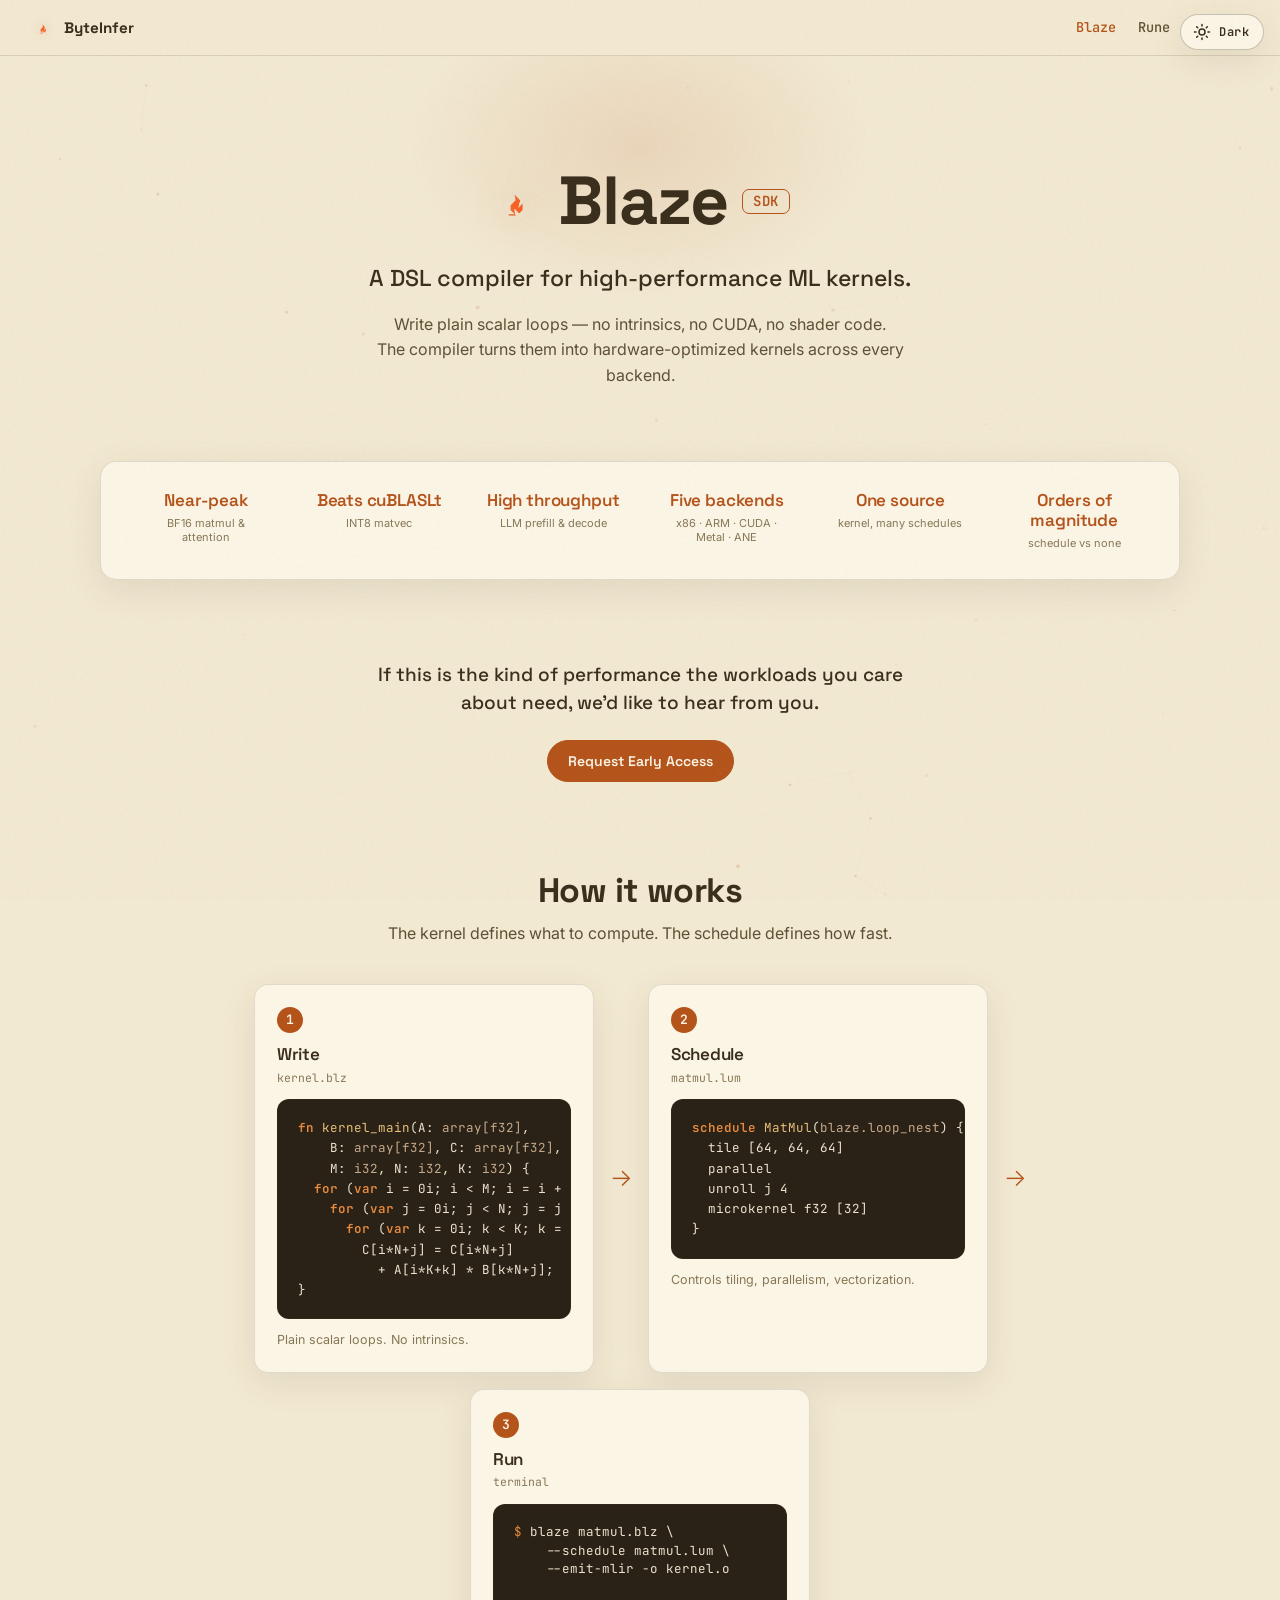
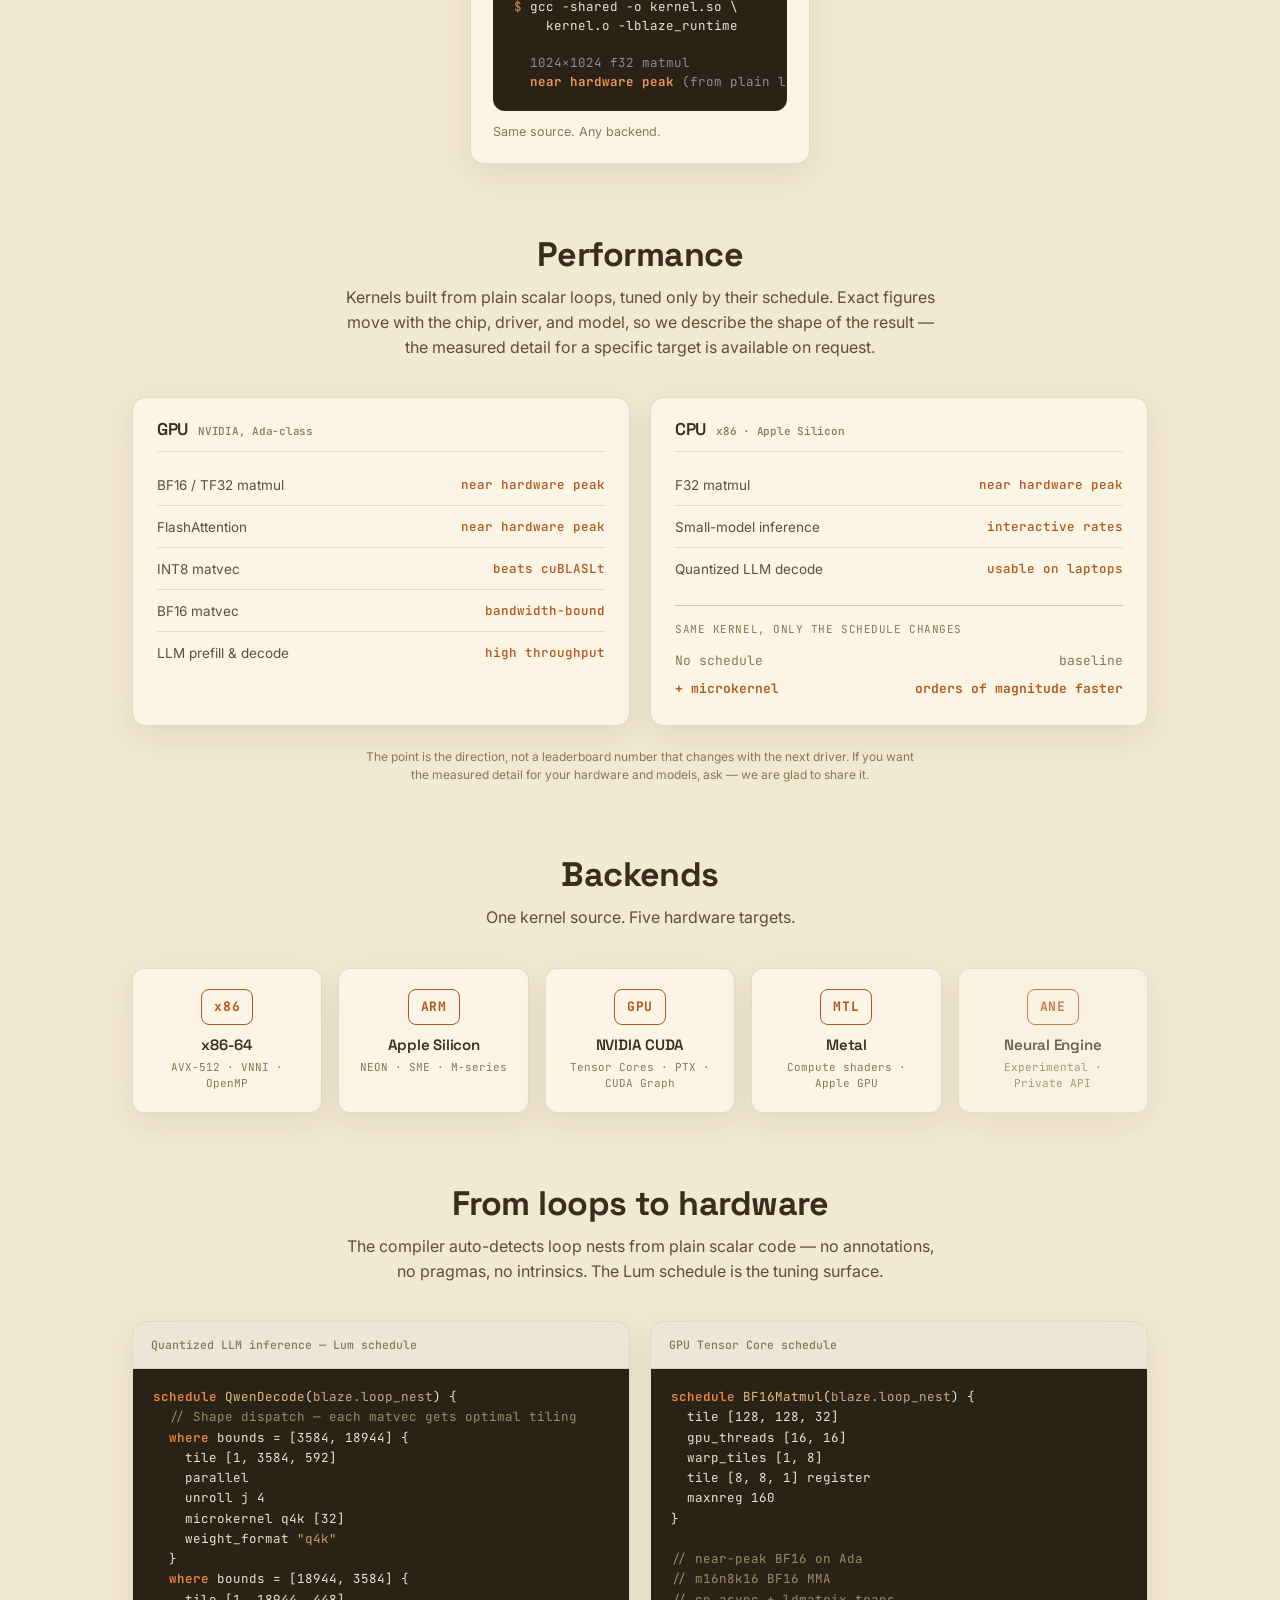
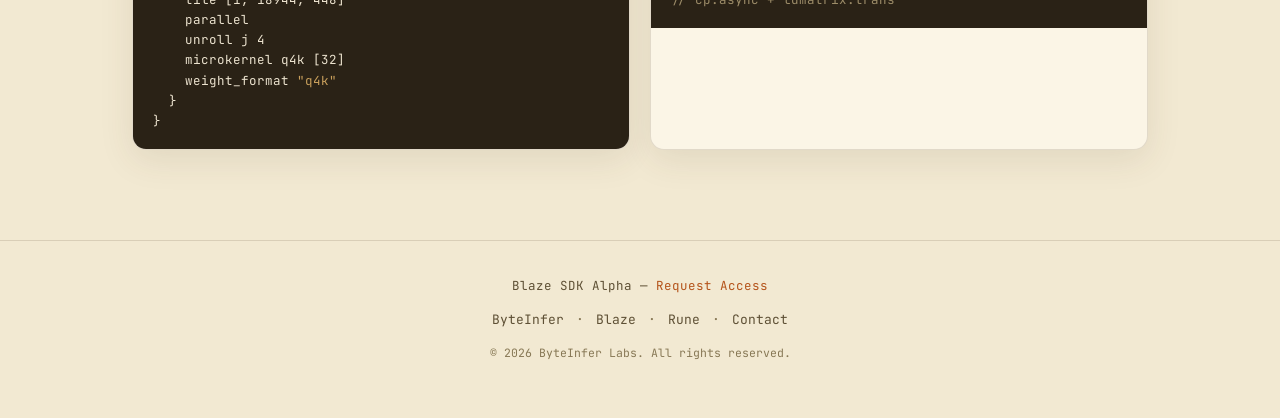
==== commit 3bc7cc7c: "Replace absolute figures with directional guidance; attribute Rune models Hard benchmark numbers go " ====
--- a/blaze.html
+++ b/blaze.html
@@ -47,48 +47,42 @@
 
     <!-- Numbers Strip -->
     <section class="numbers-strip">
-        <div class="numbers-strip-inner">
-            <div class="strip-number">
-                <span class="strip-value">127.6</span>
-                <span class="strip-unit">TFLOPS</span>
-                <span class="strip-label">BF16 Matmul</span>
-            </div>
-            <div class="strip-sep"></div>
-            <div class="strip-number">
-                <span class="strip-value">1688</span>
-                <span class="strip-unit">tok/s</span>
-                <span class="strip-label">9B prefill</span>
-            </div>
-            <div class="strip-sep"></div>
-            <div class="strip-number">
-                <span class="strip-value">98.7</span>
-                <span class="strip-unit">tok/s</span>
-                <span class="strip-label">9B decode</span>
-            </div>
-            <div class="strip-sep"></div>
-            <div class="strip-number">
-                <span class="strip-value">495</span>
-                <span class="strip-unit">tok/s</span>
-                <span class="strip-label">27B prefill</span>
-            </div>
-            <div class="strip-sep"></div>
-            <div class="strip-number">
-                <span class="strip-value">2565</span>
-                <span class="strip-unit">GB/s</span>
-                <span class="strip-label">INT8 Matvec · 138% cuBLASLt</span>
-            </div>
-            <div class="strip-sep"></div>
-            <div class="strip-number">
-                <span class="strip-value">1300×</span>
-                <span class="strip-unit"></span>
-                <span class="strip-label">Schedule speedup</span>
+        <div class="numbers-strip-inner qual">
+            <div class="strip-number">
+                <span class="strip-value">Near-peak</span>
+                <span class="strip-label">BF16 matmul &amp; attention</span>
+            </div>
+            <div class="strip-sep"></div>
+            <div class="strip-number">
+                <span class="strip-value">Beats cuBLASLt</span>
+                <span class="strip-label">INT8 matvec</span>
+            </div>
+            <div class="strip-sep"></div>
+            <div class="strip-number">
+                <span class="strip-value">High throughput</span>
+                <span class="strip-label">LLM prefill &amp; decode</span>
+            </div>
+            <div class="strip-sep"></div>
+            <div class="strip-number">
+                <span class="strip-value">Five backends</span>
+                <span class="strip-label">x86 · ARM · CUDA · Metal · ANE</span>
+            </div>
+            <div class="strip-sep"></div>
+            <div class="strip-number">
+                <span class="strip-value">One source</span>
+                <span class="strip-label">kernel, many schedules</span>
+            </div>
+            <div class="strip-sep"></div>
+            <div class="strip-number">
+                <span class="strip-value">Orders of magnitude</span>
+                <span class="strip-label">schedule vs none</span>
             </div>
         </div>
     </section>
 
     <!-- CTA after numbers -->
     <section class="cta-strip">
-        <p class="cta-strip-text">If these numbers match the workloads you care about, we'd like to hear from you.</p>
+        <p class="cta-strip-text">If this is the kind of performance the workloads you care about need, we'd like to hear from you.</p>
         <button class="cta-btn" onclick="openAccessModal()">Request Early Access</button>
     </section>
 
@@ -143,7 +137,7 @@
     kernel.o -lblaze_runtime
 
 <span class="dim">  1024×1024 f32 matmul</span>
-<span class="accent">  1045 GFLOPS</span> <span class="dim">(99% peak)</span></code></pre>
+<span class="accent">  near hardware peak</span> <span class="dim">(from plain loops)</span></code></pre>
                 <p class="how-note">Same source. Any backend.</p>
             </div>
         </div>
@@ -152,101 +146,34 @@
     <!-- Performance -->
     <section class="perf-section">
         <h2 class="section-title">Performance</h2>
-        <p class="section-sub">Measured on Zen 4 (8 cores pinned) and RTX 4090. Qwen numbers use SDK-built kernels and Q4_K_M GGUF weights.</p>
-
-        <div class="perf-grid">
-            <div class="perf-card">
-                <h3>GPU <span class="perf-hw">RTX 4090</span></h3>
-                <div class="perf-rows">
-                    <div class="perf-row">
-                        <span class="perf-kernel">BF16 Matmul 4096²</span>
-                        <span class="perf-val">127.6 TFLOPS</span>
-                    </div>
-                    <div class="perf-row">
-                        <span class="perf-kernel">TF32 Matmul 4096²</span>
-                        <span class="perf-val">43.1 TFLOPS</span>
-                    </div>
-                    <div class="perf-row">
-                        <span class="perf-kernel">FlashAttention N=8192</span>
-                        <span class="perf-val">137 TFLOPS</span>
-                    </div>
-                    <div class="perf-row">
-                        <span class="perf-kernel">BF16 Matvec 11008×4096</span>
-                        <span class="perf-val">836 GB/s</span>
-                    </div>
-                    <div class="perf-row">
-                        <span class="perf-kernel">INT8 Matvec</span>
-                        <span class="perf-val">2565 GB/s</span>
-                    </div>
-                    <div class="perf-row">
-                        <span class="perf-kernel">Stories110M</span>
-                        <span class="perf-val">1200 tok/s</span>
-                    </div>
-                    <div class="perf-row">
-                        <span class="perf-kernel">Qwen 3.5 9B prefill (256p)</span>
-                        <span class="perf-val">1688 tok/s</span>
-                    </div>
-                    <div class="perf-row">
-                        <span class="perf-kernel">Qwen 3.5 9B decode (16t)</span>
-                        <span class="perf-val">98.7 tok/s</span>
-                    </div>
-                    <div class="perf-row">
-                        <span class="perf-kernel">Qwen 3.6 27B prefill (2048p)</span>
-                        <span class="perf-val">495 tok/s</span>
-                    </div>
-                    <div class="perf-row">
-                        <span class="perf-kernel">Qwen 3.6 27B decode (16t)</span>
-                        <span class="perf-val">18.2 tok/s</span>
-                    </div>
+        <p class="section-sub">Kernels built from plain scalar loops, tuned only by their schedule. Exact figures move with the chip, driver, and model, so we describe the shape of the result — the measured detail for a specific target is available on request.</p>
+
+        <div class="cap-grid">
+            <div class="cap-card">
+                <h3>GPU <span class="perf-hw">NVIDIA, Ada-class</span></h3>
+                <div class="cap-rows">
+                    <div class="cap-row"><span class="cap-kernel">BF16 / TF32 matmul</span><span class="cap-val">near hardware peak</span></div>
+                    <div class="cap-row"><span class="cap-kernel">FlashAttention</span><span class="cap-val">near hardware peak</span></div>
+                    <div class="cap-row"><span class="cap-kernel">INT8 matvec</span><span class="cap-val">beats cuBLASLt</span></div>
+                    <div class="cap-row"><span class="cap-kernel">BF16 matvec</span><span class="cap-val">bandwidth-bound</span></div>
+                    <div class="cap-row"><span class="cap-kernel">LLM prefill &amp; decode</span><span class="cap-val">high throughput</span></div>
                 </div>
             </div>
-
-            <div class="perf-card">
-                <h3>CPU <span class="perf-hw">Zen 4, 8 cores</span></h3>
-                <div class="perf-rows">
-                    <div class="perf-row">
-                        <span class="perf-kernel">F32 Matmul 1024²</span>
-                        <span class="perf-val">1045 GFLOPS</span>
-                    </div>
-                    <div class="perf-row">
-                        <span class="perf-kernel">Stories110M</span>
-                        <span class="perf-val">120+ tok/s</span>
-                    </div>
-                    <div class="perf-row">
-                        <span class="perf-kernel">Qwen 3.5 9B Q4K CPU</span>
-                        <span class="perf-val">8 tok/s</span>
-                    </div>
-                    <div class="perf-row">
-                        <span class="perf-kernel">LLaMA 3.2 3B Q4K+INT8</span>
-                        <span class="perf-val">22.6 tok/s</span>
-                    </div>
+            <div class="cap-card">
+                <h3>CPU <span class="perf-hw">x86 · Apple Silicon</span></h3>
+                <div class="cap-rows">
+                    <div class="cap-row"><span class="cap-kernel">F32 matmul</span><span class="cap-val">near hardware peak</span></div>
+                    <div class="cap-row"><span class="cap-kernel">Small-model inference</span><span class="cap-val">interactive rates</span></div>
+                    <div class="cap-row"><span class="cap-kernel">Quantized LLM decode</span><span class="cap-val">usable on laptops</span></div>
                 </div>
                 <div class="perf-callout">
                     <div class="perf-callout-label">Same kernel, only the schedule changes</div>
-                    <div class="perf-callout-row">
-                        <span class="dim">No schedule</span>
-                        <span class="dim">0.8 GFLOPS</span>
-                    </div>
-                    <div class="perf-callout-row">
-                        <span class="accent">+ microkernel</span>
-                        <span class="accent">1045 GFLOPS (1300×)</span>
-                    </div>
+                    <div class="perf-callout-row"><span class="dim">No schedule</span><span class="dim">baseline</span></div>
+                    <div class="perf-callout-row"><span class="accent">+ microkernel</span><span class="accent">orders of magnitude faster</span></div>
                 </div>
             </div>
         </div>
-        <p class="perf-note">Prefill rates are reported with prompt shape: 9B uses 256 prompt tokens and chunk 256; 27B uses 2048 prompt tokens, chunk 2048, and max_seq 4096. Decode rows use 16 generated tokens.</p>
-    </section>
-
-    <!-- Performance Charts -->
-    <section class="charts-section">
-        <div class="charts-grid">
-            <div class="chart-card">
-                <img src="assets/tuning-stages-perf.svg" alt="Progressive schedule tuning — 0.8 to 1045 GFLOPS" class="chart-img">
-            </div>
-            <div class="chart-card">
-                <img src="assets/schedule-scaling.svg" alt="Schedule impact across matrix sizes" class="chart-img">
-            </div>
-        </div>
+        <p class="perf-note">The point is the direction, not a leaderboard number that changes with the next driver. If you want the measured detail for your hardware and models, ask — we are glad to share it.</p>
     </section>
 
     <!-- Backends -->
@@ -319,7 +246,7 @@
   maxnreg 160
 }
 
-<span class="cm">// 127.6 TFLOPS at 4096×4096</span>
+<span class="cm">// near-peak BF16 on Ada</span>
 <span class="cm">// m16n8k16 BF16 MMA</span>
 <span class="cm">// cp.async + ldmatrix.trans</span></code></pre>
             </div>
--- a/styles.css
+++ b/styles.css
@@ -191,6 +191,33 @@
 .strip-label{font-size:11px;color:var(--ink-3);margin-top:3px;max-width:15ch;line-height:1.3}
 .strip-sep{width:1px;align-self:stretch;background:var(--hair-2);margin:6px 0}
 @media(max-width:720px){.strip-sep{display:none}.strip-number{flex:1 0 40%}}
+/* qualitative highlights variant (directional guidance, no absolute figures) */
+.numbers-strip-inner.qual{display:grid;grid-template-columns:repeat(6,1fr);align-items:start;gap:16px 0}
+.numbers-strip-inner.qual .strip-sep{display:none}
+.numbers-strip-inner.qual .strip-number{padding:6px 14px}
+.numbers-strip-inner.qual .strip-value{font-size:17px;font-weight:600;letter-spacing:-.01em;
+  line-height:1.2;max-width:14ch}
+.numbers-strip-inner.qual .strip-label{margin-top:5px;max-width:18ch}
+@media(max-width:860px){.numbers-strip-inner.qual{grid-template-columns:repeat(3,1fr)}}
+@media(max-width:520px){.numbers-strip-inner.qual{grid-template-columns:repeat(2,1fr)}}
+
+/* qualitative capability points (index product cards) */
+.product-points{list-style:none;display:flex;flex-direction:column;gap:10px;
+  margin:6px 0 22px;padding-top:20px;border-top:1px solid var(--hair);flex:1}
+.product-points li{position:relative;padding-left:22px;font-size:14px;color:var(--ink-2);line-height:1.5}
+.product-points li::before{content:"\2192";position:absolute;left:0;color:var(--accent);font-weight:600}
+
+/* qualitative capability grid (blaze performance) */
+.cap-grid{display:grid;grid-template-columns:1fr 1fr;gap:20px;margin-top:38px}
+@media(max-width:820px){.cap-grid{grid-template-columns:1fr}}
+.cap-card{background:var(--card);border:1px solid var(--hair);border-radius:14px;padding:22px 24px;box-shadow:var(--card-shadow)}
+.cap-card h3{font-family:var(--sans);font-weight:600;font-size:17px;color:var(--ink);
+  display:flex;align-items:baseline;gap:10px;margin-bottom:14px;padding-bottom:12px;border-bottom:1px solid var(--hair)}
+.cap-rows{display:flex;flex-direction:column;gap:2px}
+.cap-row{display:flex;justify-content:space-between;gap:16px;padding:8px 0;border-bottom:1px solid var(--hair)}
+.cap-row:last-child{border-bottom:none}
+.cap-kernel{font-size:13.5px;color:var(--ink-2)}
+.cap-val{font-family:var(--mono);font-size:12.5px;font-weight:500;color:var(--accent);white-space:nowrap}
 
 /* ═══════════════════ CTA STRIP ═══════════════════ */
 .cta-strip{text-align:center;padding:6vh 2rem 4vh;position:relative;z-index:1}
@@ -327,6 +354,30 @@
 .inv-row b{font-family:var(--mono);font-size:11px;font-weight:700;color:#FBF5E6;background:var(--del);
   border-radius:5px;padding:2px 7px;flex:none}
 
+/* ═══════════════════ WHITEPAPER TEASER (rune) ═══════════════════ */
+.wp-teaser-section{max-width:1080px;margin:0 auto;padding:7vh 2rem 2vh;position:relative;z-index:1}
+.wp-teaser{background:var(--card);border:1px solid var(--hair-2);border-radius:18px;box-shadow:var(--card-shadow);
+  display:grid;grid-template-columns:minmax(0,1fr) minmax(0,430px);overflow:hidden}
+@media(max-width:860px){.wp-teaser{grid-template-columns:1fr}}
+.wp-teaser-body{padding:34px 36px}
+.wp-teaser-eyebrow{font-family:var(--mono);font-size:11px;font-weight:600;letter-spacing:.16em;
+  text-transform:uppercase;color:var(--accent);margin-bottom:12px}
+.wp-teaser-body h2{font-family:var(--sans);font-weight:700;font-size:clamp(23px,3vw,30px);color:var(--ink);
+  text-align:left;line-height:1.1;margin-bottom:12px}
+.wp-teaser-body > p{font-size:15.5px;color:var(--ink-2);line-height:1.6;margin-bottom:18px;max-width:52ch}
+.wp-teaser-list{list-style:none;display:flex;flex-direction:column;gap:9px;margin-bottom:26px}
+.wp-teaser-list li{position:relative;padding-left:22px;font-size:14px;color:var(--ink-2);line-height:1.5}
+.wp-teaser-list li::before{content:"\2192";position:absolute;left:0;color:var(--accent);font-weight:600}
+.wp-teaser-visual{position:relative;background:var(--bg);border-left:1px solid var(--hair);padding:26px 26px 0;overflow:hidden;min-height:280px}
+@media(max-width:860px){.wp-teaser-visual{border-left:none;border-top:1px solid var(--hair);min-height:230px}}
+.wp-page-brand{display:flex;align-items:center;gap:8px;font-family:var(--sans);font-weight:700;font-size:11.5px;
+  letter-spacing:.02em;color:var(--ink-2);margin-bottom:16px}
+.wp-page-brand img{width:14px;height:auto;filter:drop-shadow(0 0 5px var(--flame-glow))}
+.wp-page-h{font-family:var(--sans);font-weight:700;font-size:17px;color:var(--ink);line-height:1.25;margin-bottom:10px}
+.wp-page-p{font-size:12.5px;color:var(--ink-3);line-height:1.62;margin-bottom:16px}
+.wp-page-fade{position:absolute;left:0;right:0;bottom:0;height:96px;pointer-events:none;
+  background:linear-gradient(to bottom,transparent,var(--bg))}
+
 /* ═══════════════════ MODAL ═══════════════════ */
 .modal-overlay{position:fixed;inset:0;z-index:500;display:flex;align-items:center;justify-content:center;
   padding:2rem;background:rgba(0,0,0,.55);backdrop-filter:blur(4px)}
